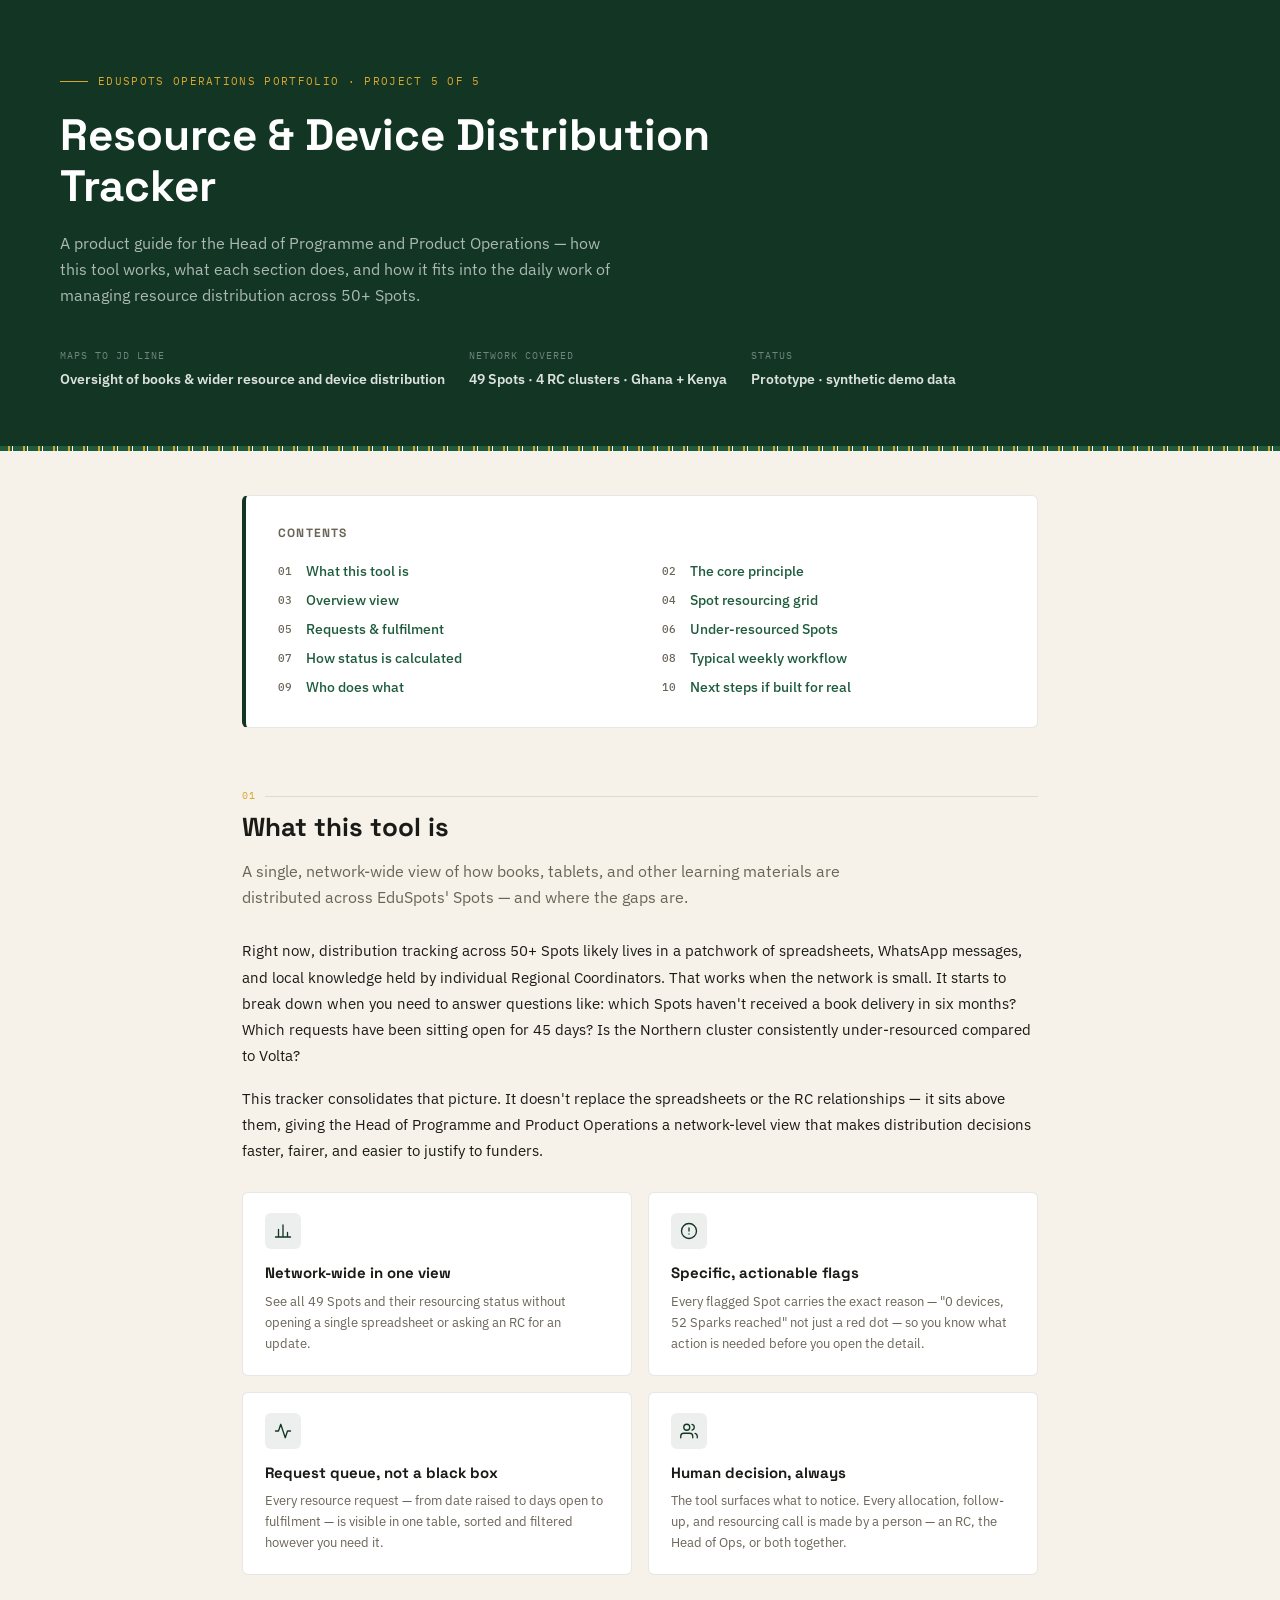
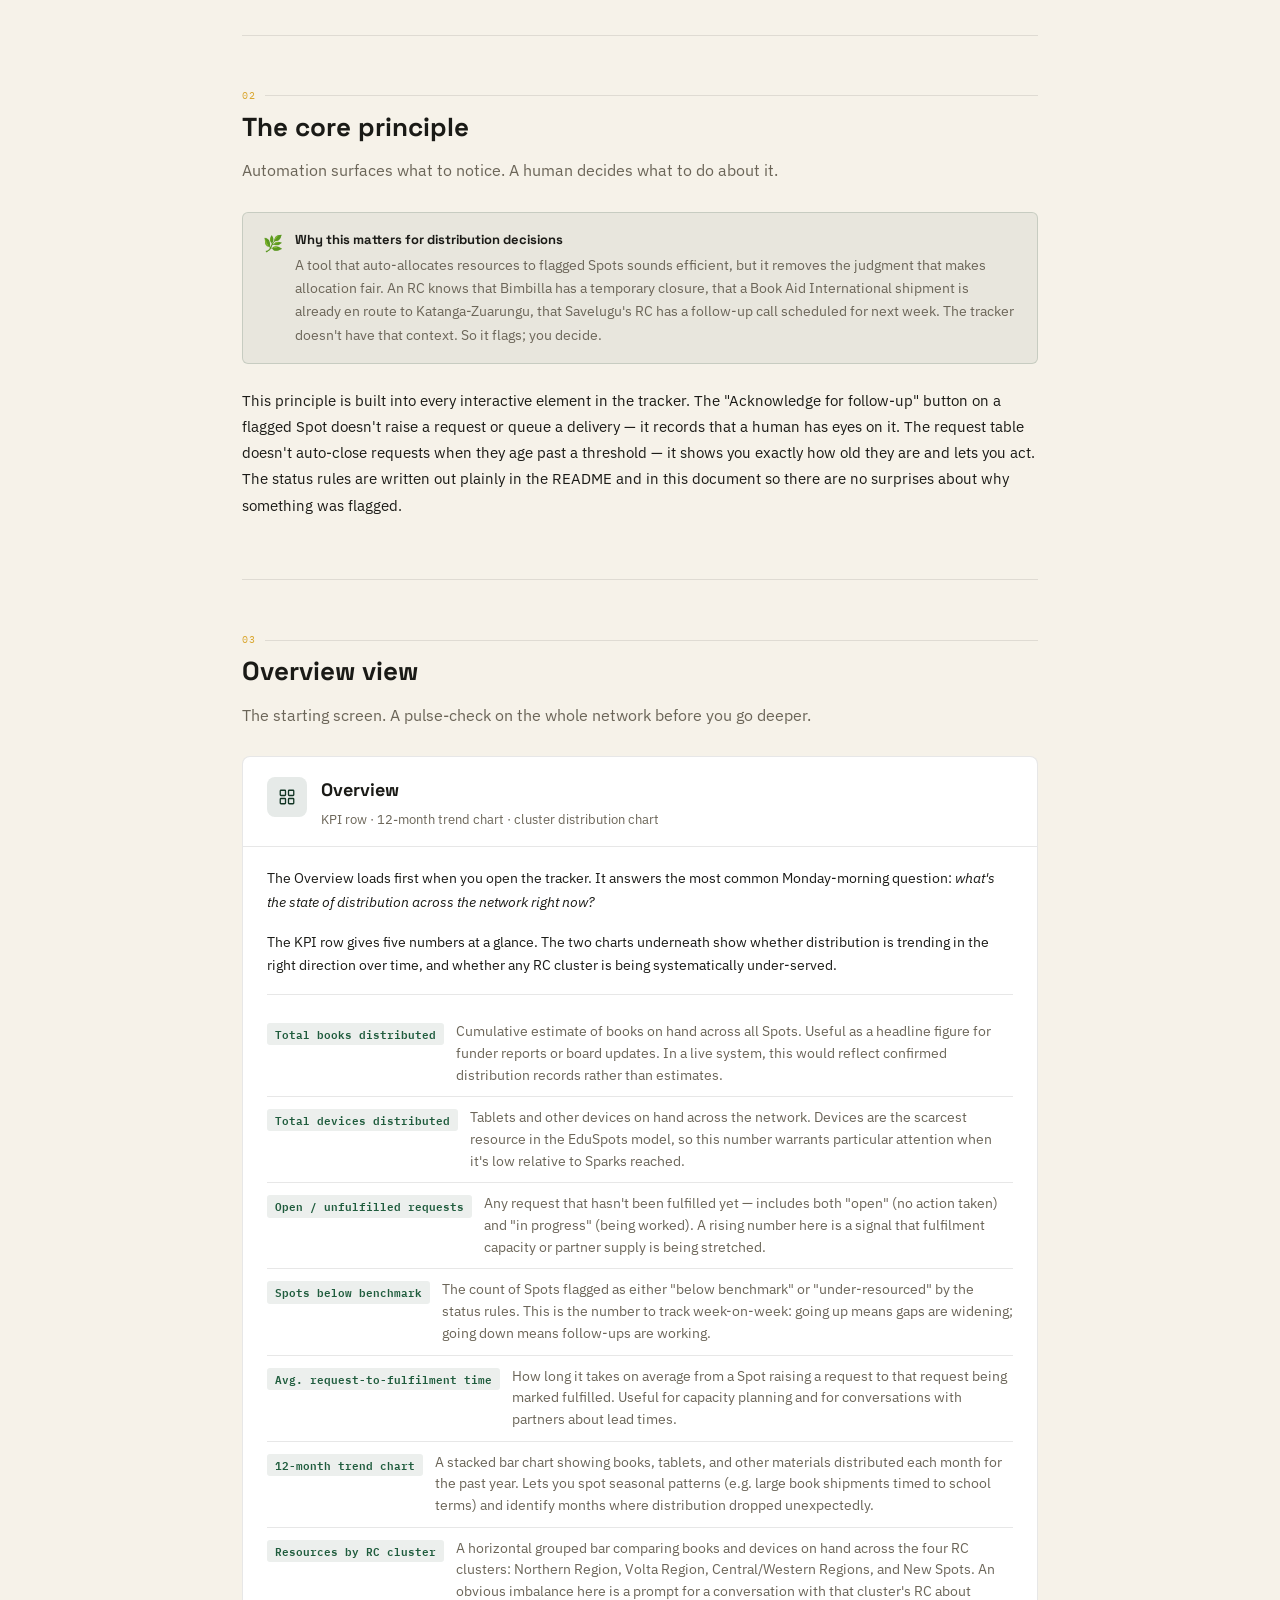
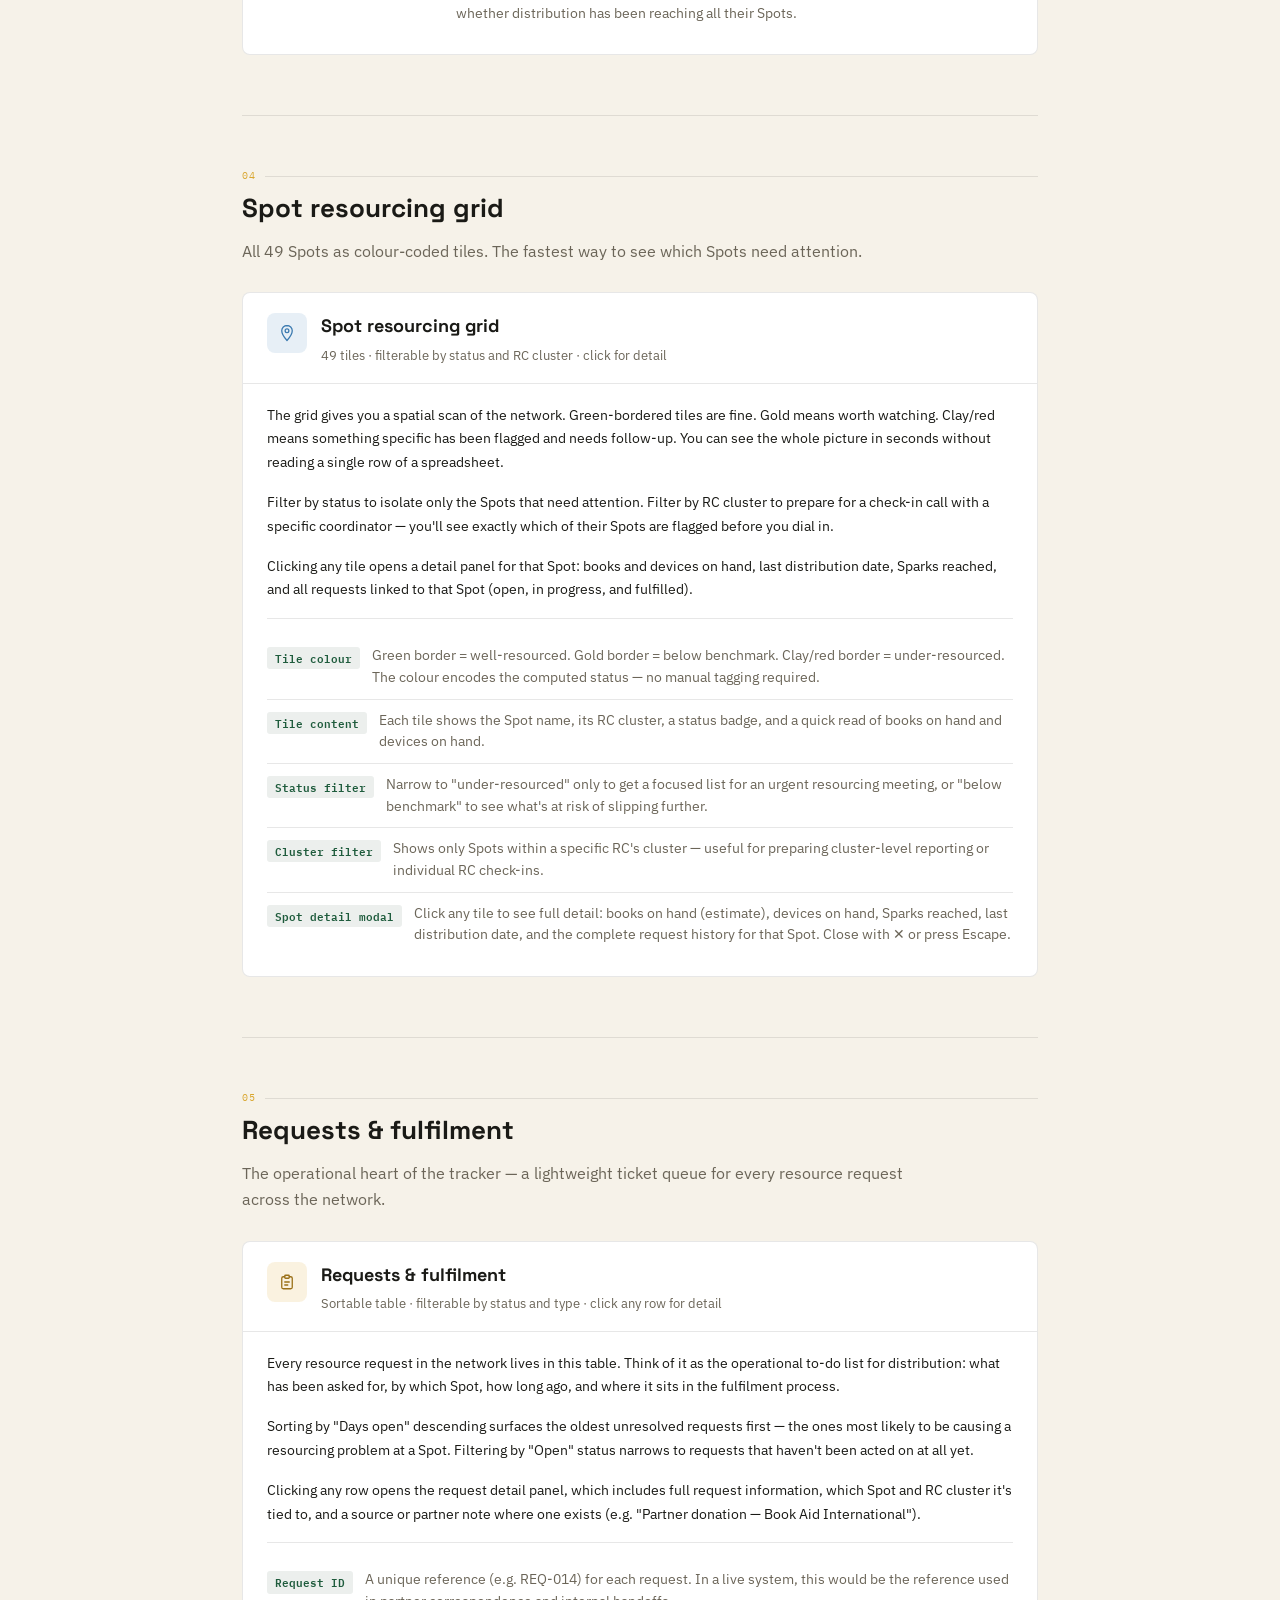
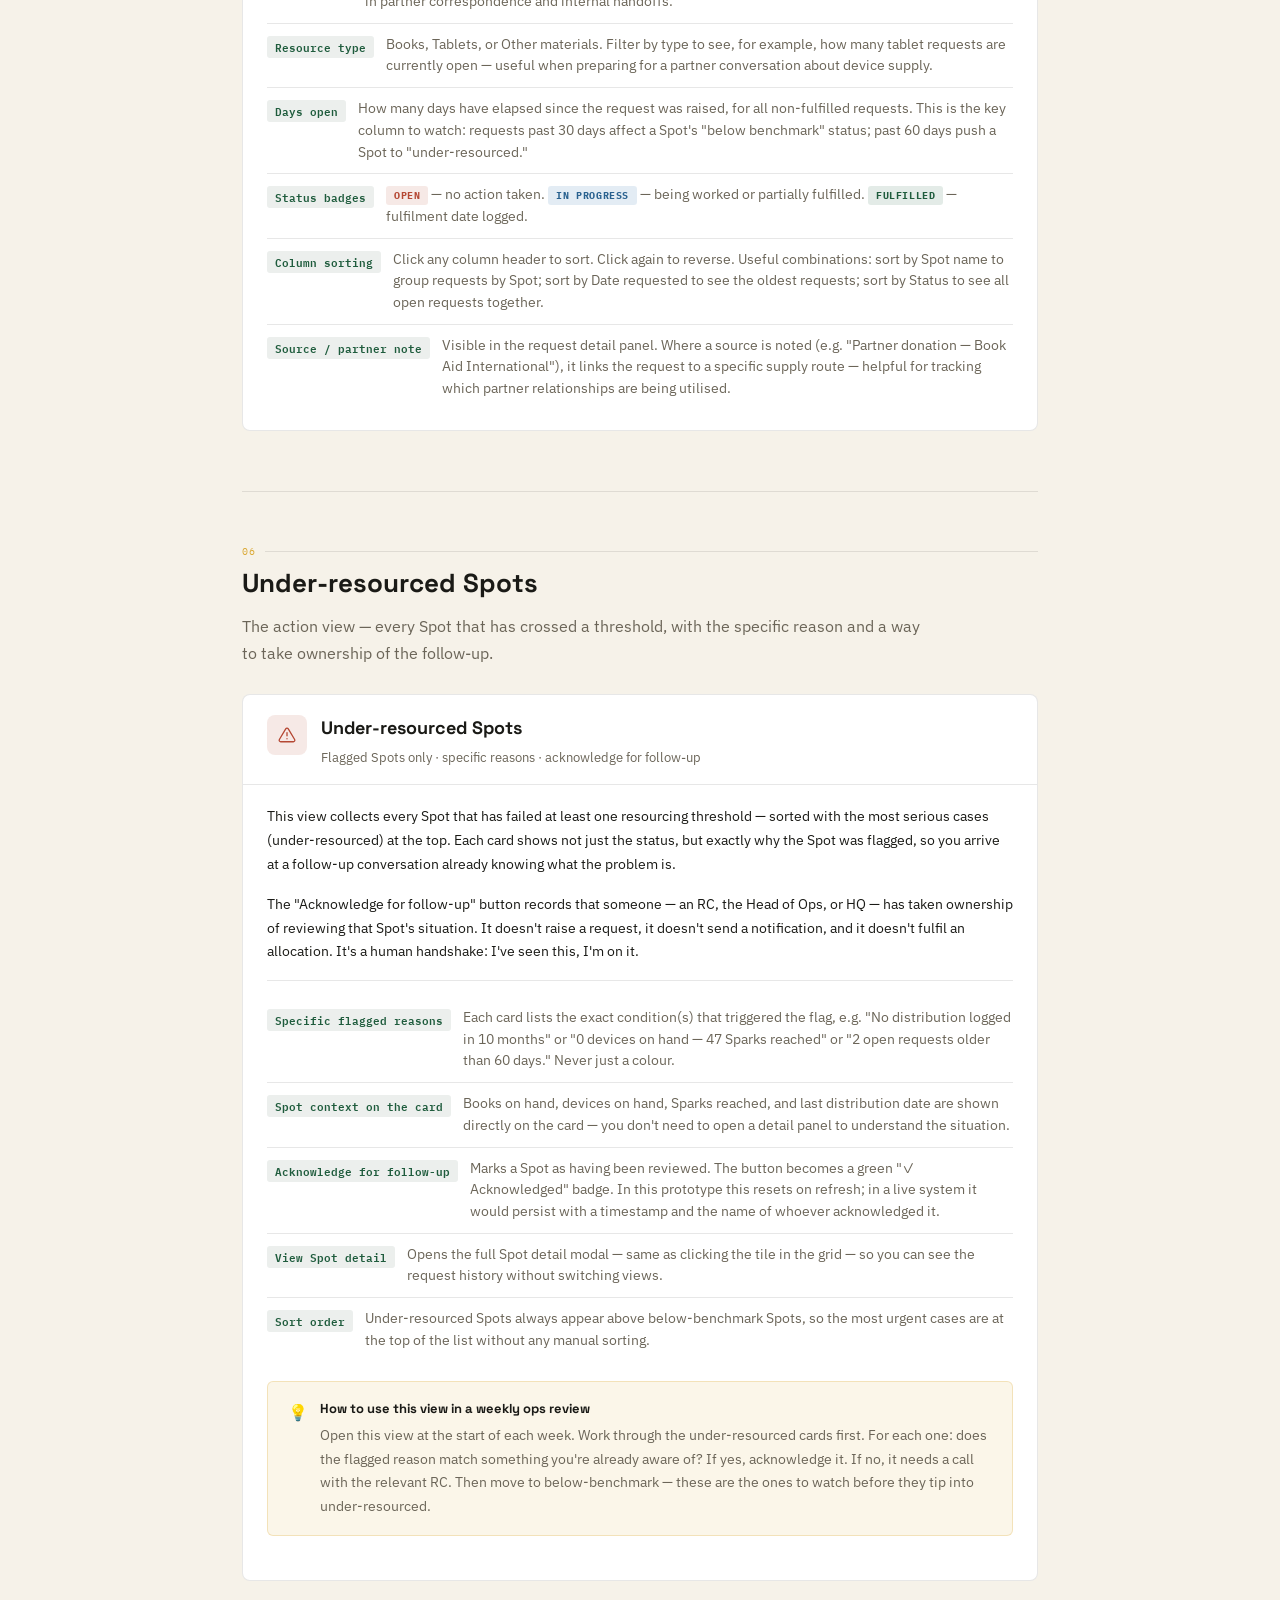
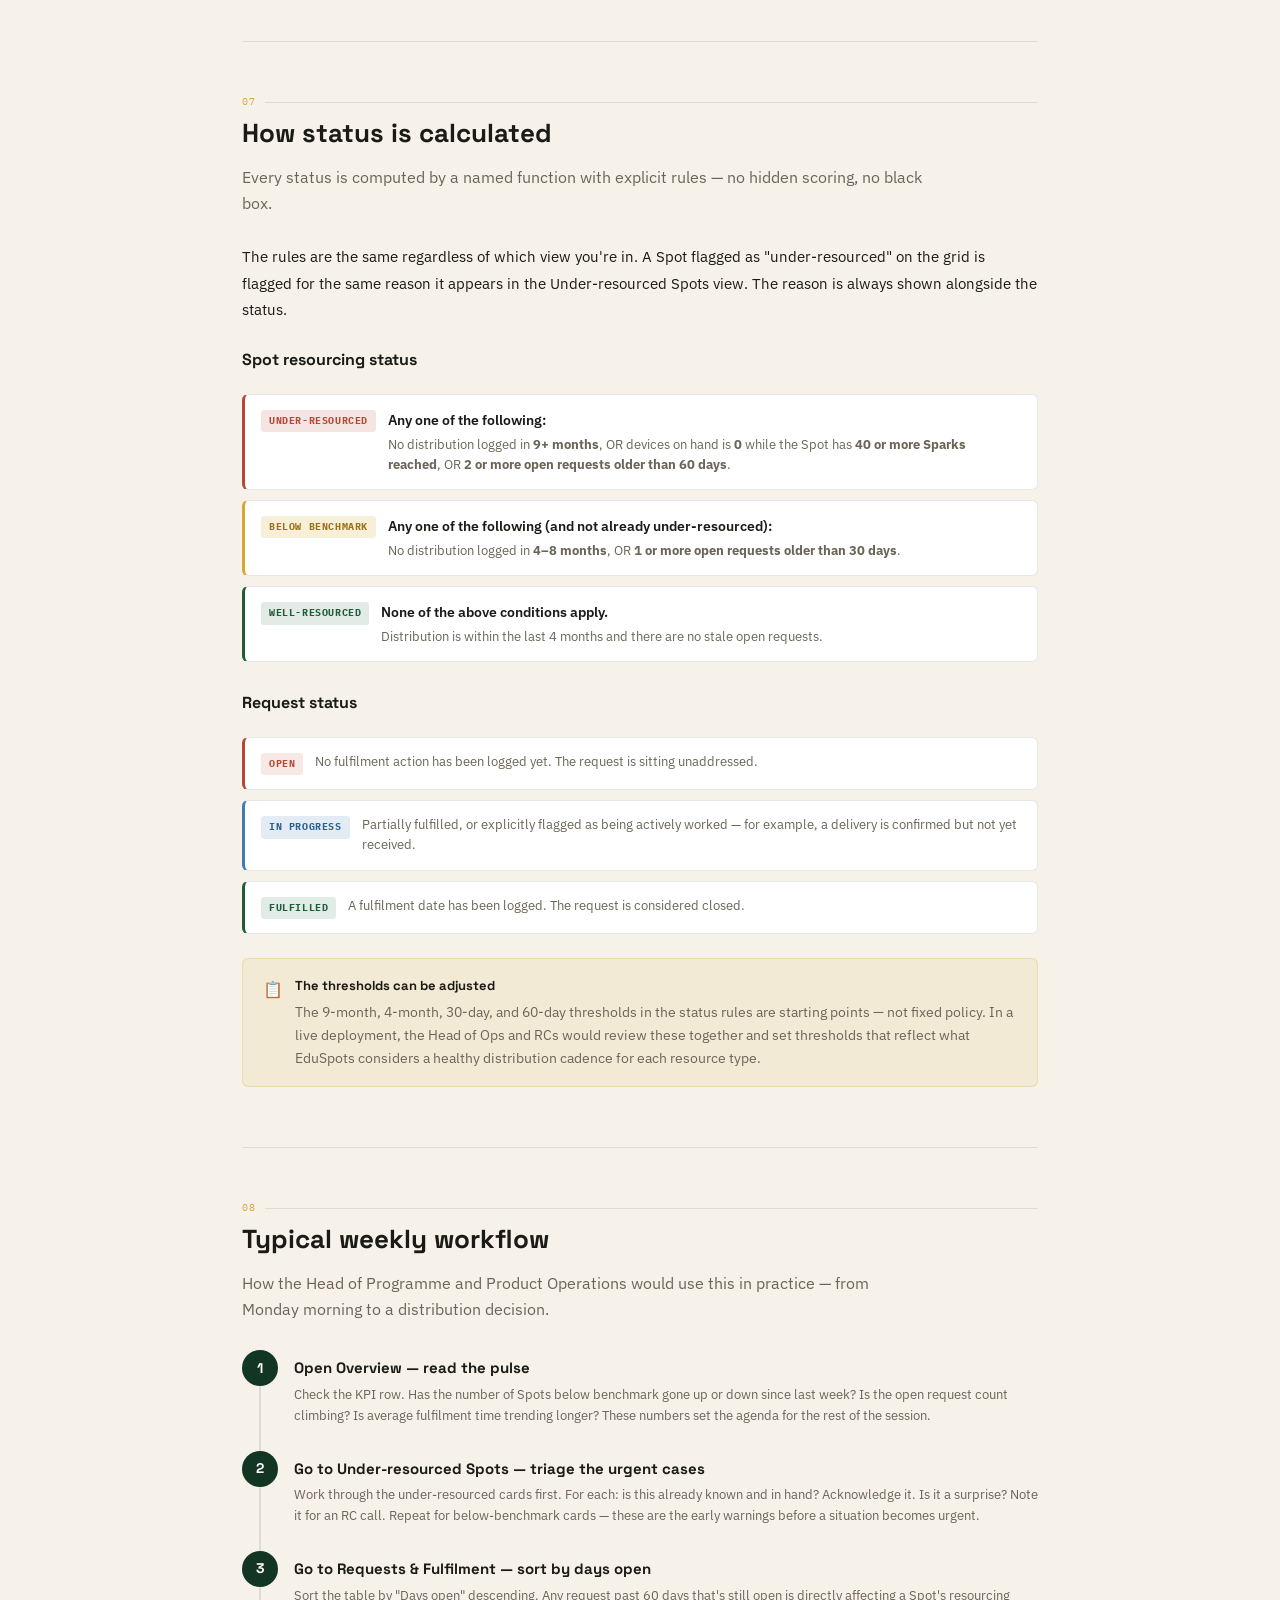
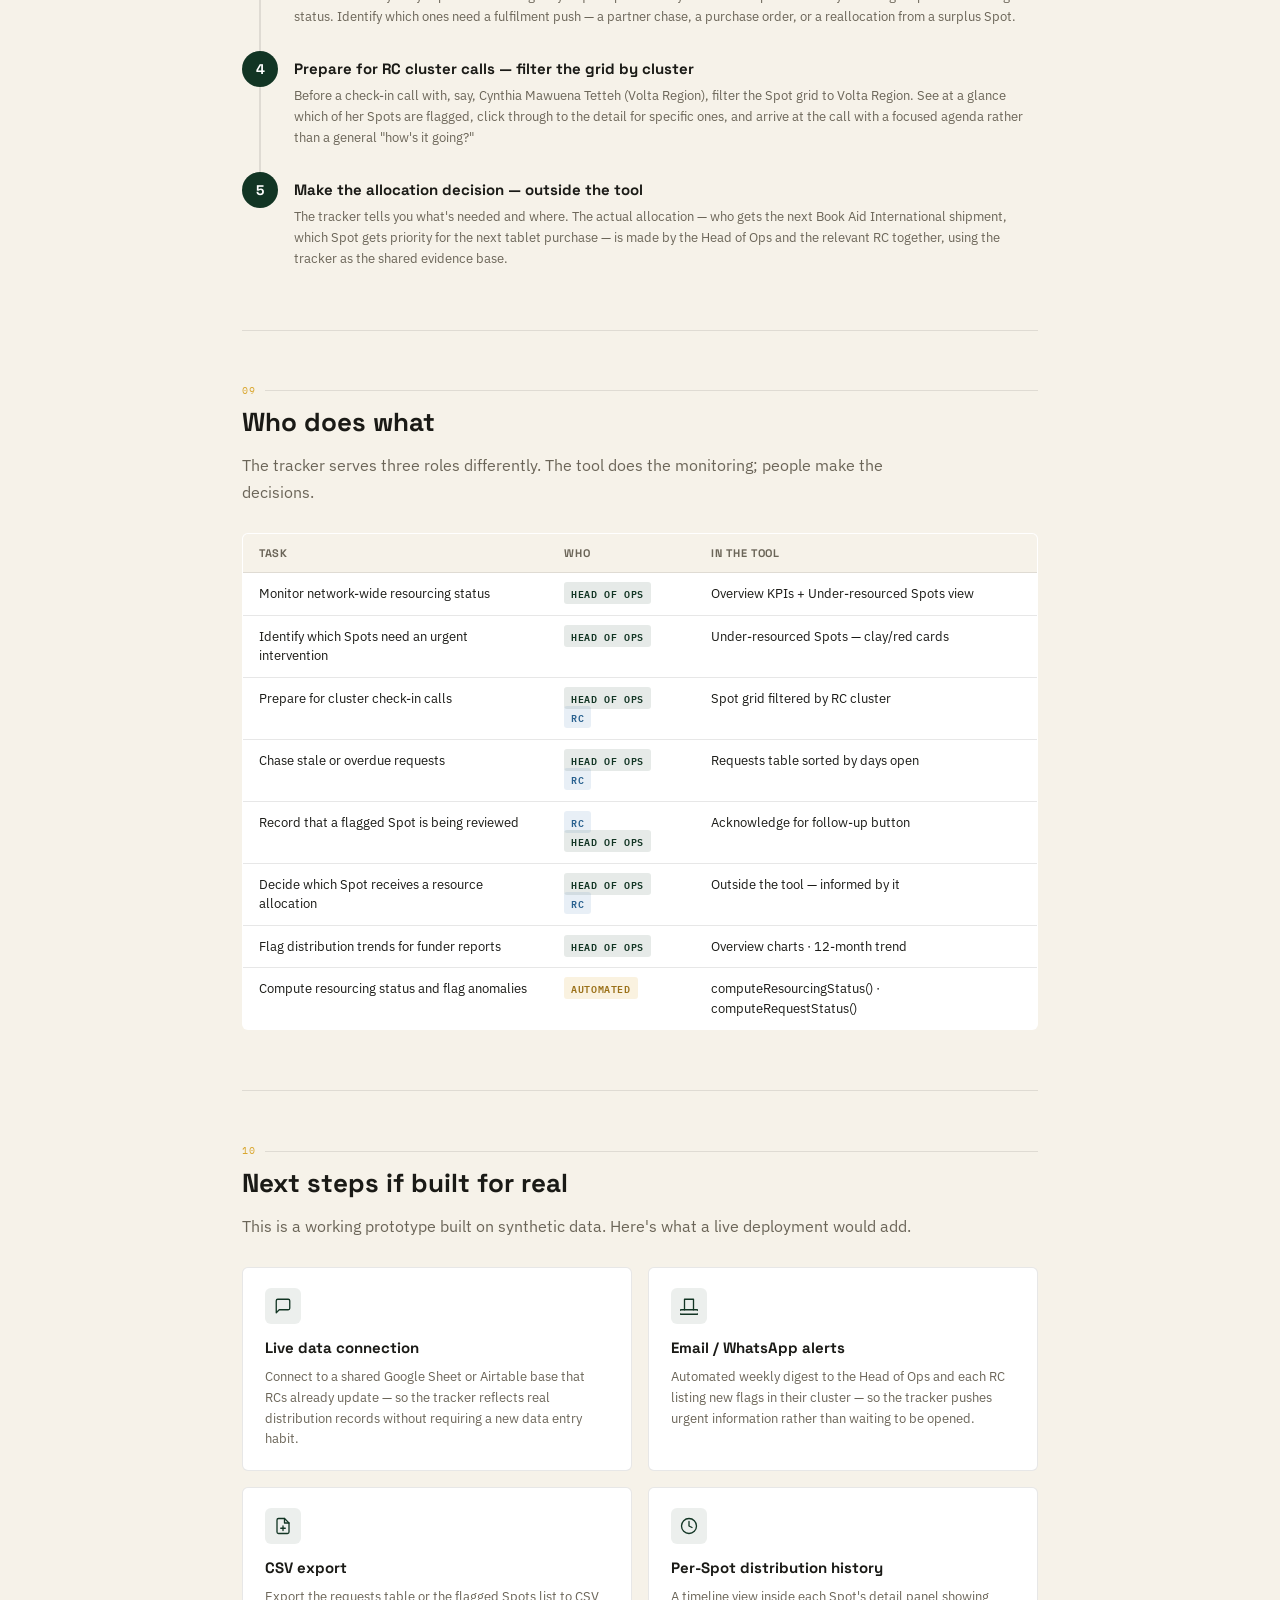
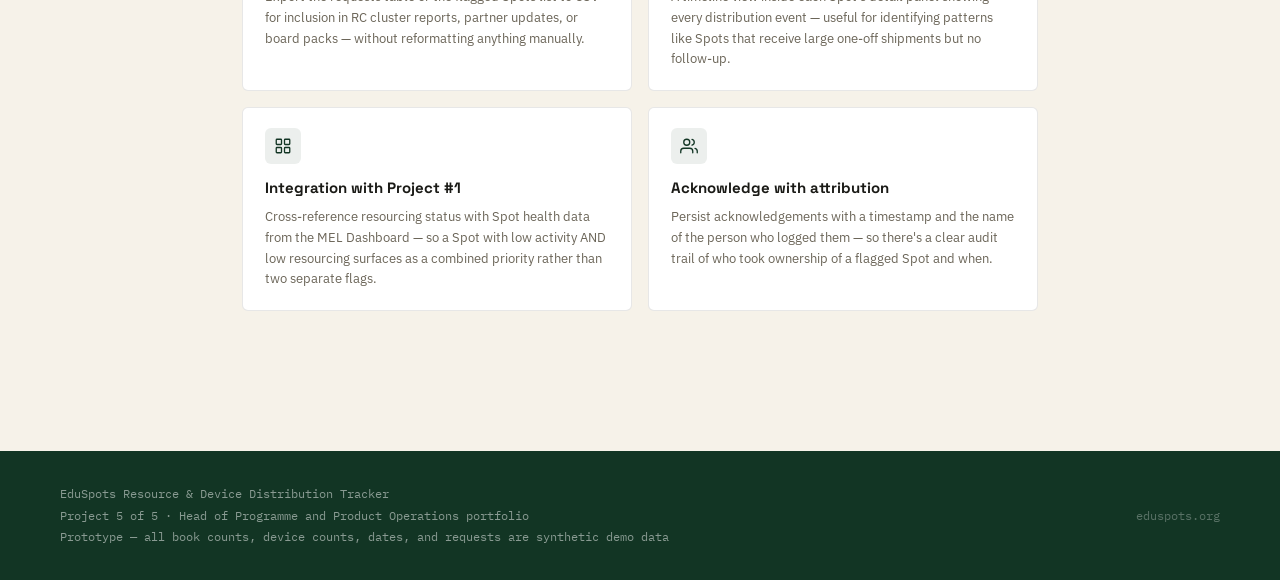
==== resource-tracker-guide.html @ ac33d696 "Include resource tracker guide" ====
<!DOCTYPE html>
<html lang="en">
<head>
<meta charset="UTF-8" />
<meta name="viewport" content="width=device-width, initial-scale=1.0" />
<title>Resource & Device Distribution Tracker — Product Guide</title>
<link rel="preconnect" href="https://fonts.googleapis.com" />
<link rel="preconnect" href="https://fonts.gstatic.com" crossorigin />
<link href="https://fonts.googleapis.com/css2?family=IBM+Plex+Mono:wght@400;600&family=IBM+Plex+Sans:ital,wght@0,400;0,500;0,600;1,400&family=Space+Grotesk:wght@500;600;700&display=swap" rel="stylesheet" />
<style>

/* ── Reset ──────────────────────────────────────────────────── */
*, *::before, *::after { box-sizing: border-box; margin: 0; padding: 0; }
html { font-size: 16px; scroll-behavior: smooth; }

body {
  font-family: "IBM Plex Sans", ui-sans-serif, system-ui, sans-serif;
  background: #F6F2E9;
  color: #1A1A16;
  line-height: 1.65;
  -webkit-font-smoothing: antialiased;
}

/* ── Tokens ─────────────────────────────────────────────────── */
:root {
  --forest:       #123524;
  --forest-light: #1F5C3D;
  --gold:         #D9A62E;
  --gold-soft:    #F0D89B;
  --sky:          #3E7CB1;
  --clay:         #B54834;
  --paper:        #F6F2E9;
  --panel:        #FFFFFF;
  --ink:          #1A1A16;
  --muted:        #6B6558;
  --line:         rgba(26,26,22,0.10);
}

/* ── Cover ──────────────────────────────────────────────────── */
.cover {
  background: var(--forest);
  color: #fff;
  padding: 72px 60px 60px;
  position: relative;
  overflow: hidden;
}

.cover::after {
  content: "";
  position: absolute;
  bottom: 0; left: 0; right: 0;
  height: 5px;
  background: repeating-linear-gradient(
    90deg,
    var(--forest-light) 0px, var(--forest-light) 8px,
    var(--gold)         8px, var(--gold)         10px,
    var(--forest-light) 10px, var(--forest-light) 12px,
    #fff                12px, #fff                13px,
    var(--forest-light) 13px, var(--forest-light) 15px
  );
}

.cover-eyebrow {
  font-family: "IBM Plex Mono", monospace;
  font-size: 11px;
  letter-spacing: 0.12em;
  text-transform: uppercase;
  color: var(--gold);
  margin-bottom: 20px;
  display: flex;
  align-items: center;
  gap: 10px;
}

.cover-eyebrow::before {
  content: "";
  display: inline-block;
  width: 28px;
  height: 1px;
  background: var(--gold);
}

.cover-title {
  font-family: "Space Grotesk", ui-sans-serif, sans-serif;
  font-size: clamp(28px, 4vw, 44px);
  font-weight: 700;
  line-height: 1.15;
  color: #fff;
  max-width: 700px;
  margin-bottom: 20px;
}

.cover-subtitle {
  font-size: 16px;
  color: rgba(255,255,255,0.65);
  max-width: 560px;
  line-height: 1.6;
  margin-bottom: 40px;
}

.cover-meta {
  display: flex;
  flex-wrap: wrap;
  gap: 24px;
}

.cover-meta-item {
  display: flex;
  flex-direction: column;
  gap: 3px;
}

.cover-meta-label {
  font-family: "IBM Plex Mono", monospace;
  font-size: 10px;
  letter-spacing: 0.1em;
  text-transform: uppercase;
  color: rgba(255,255,255,0.40);
}

.cover-meta-value {
  font-size: 14px;
  font-weight: 600;
  color: rgba(255,255,255,0.85);
}

/* ── Layout ─────────────────────────────────────────────────── */
.page {
  max-width: 860px;
  margin: 0 auto;
  padding: 0 32px 80px;
}

/* ── TOC ────────────────────────────────────────────────────── */
.toc {
  background: var(--panel);
  border: 1px solid var(--line);
  border-left: 4px solid var(--forest);
  border-radius: 6px;
  padding: 28px 32px;
  margin: 44px 0 60px;
}

.toc-title {
  font-family: "Space Grotesk", sans-serif;
  font-size: 12px;
  font-weight: 700;
  letter-spacing: 0.1em;
  text-transform: uppercase;
  color: var(--muted);
  margin-bottom: 16px;
}

.toc-list {
  list-style: none;
  display: grid;
  grid-template-columns: 1fr 1fr;
  gap: 6px 40px;
}

.toc-list a {
  font-size: 14px;
  color: var(--forest-light);
  text-decoration: none;
  font-weight: 500;
  display: flex;
  align-items: center;
  gap: 8px;
}

.toc-list a:hover { text-decoration: underline; }

.toc-num {
  font-family: "IBM Plex Mono", monospace;
  font-size: 11px;
  color: var(--muted);
  width: 20px;
  flex-shrink: 0;
}

/* ── Section headings ───────────────────────────────────────── */
.section {
  margin-bottom: 60px;
}

.section-eyebrow {
  font-family: "IBM Plex Mono", monospace;
  font-size: 10px;
  letter-spacing: 0.14em;
  text-transform: uppercase;
  color: var(--gold);
  margin-bottom: 8px;
  display: flex;
  align-items: center;
  gap: 8px;
}

.section-eyebrow::after {
  content: "";
  flex: 1;
  height: 1px;
  background: var(--line);
}

.section-title {
  font-family: "Space Grotesk", sans-serif;
  font-size: 26px;
  font-weight: 700;
  color: var(--ink);
  line-height: 1.2;
  margin-bottom: 14px;
}

.section-lead {
  font-size: 16px;
  color: var(--muted);
  max-width: 680px;
  margin-bottom: 28px;
  line-height: 1.65;
}

/* ── Feature cards ──────────────────────────────────────────── */
.feature-grid {
  display: grid;
  grid-template-columns: 1fr 1fr;
  gap: 16px;
  margin-bottom: 28px;
}

.feature-card {
  background: var(--panel);
  border: 1px solid var(--line);
  border-radius: 6px;
  padding: 20px 22px;
}

.feature-card-icon {
  width: 36px;
  height: 36px;
  background: rgba(18,53,36,0.08);
  border-radius: 6px;
  display: flex;
  align-items: center;
  justify-content: center;
  margin-bottom: 12px;
  color: var(--forest);
}

.feature-card-title {
  font-family: "Space Grotesk", sans-serif;
  font-size: 15px;
  font-weight: 700;
  color: var(--ink);
  margin-bottom: 6px;
}

.feature-card-body {
  font-size: 13px;
  color: var(--muted);
  line-height: 1.6;
}

/* ── View breakdowns ────────────────────────────────────────── */
.view-block {
  background: var(--panel);
  border: 1px solid var(--line);
  border-radius: 8px;
  overflow: hidden;
  margin-bottom: 24px;
}

.view-block-header {
  padding: 18px 24px 16px;
  border-bottom: 1px solid var(--line);
  display: flex;
  align-items: flex-start;
  gap: 14px;
}

.view-block-icon {
  width: 40px;
  height: 40px;
  border-radius: 8px;
  display: flex;
  align-items: center;
  justify-content: center;
  flex-shrink: 0;
  margin-top: 2px;
}

.icon-forest { background: rgba(18,53,36,0.10); color: var(--forest); }
.icon-sky    { background: rgba(62,124,177,0.12); color: var(--sky); }
.icon-gold   { background: rgba(217,166,46,0.15); color: #9B7119; }
.icon-clay   { background: rgba(181,72,52,0.12); color: var(--clay); }

.view-block-name {
  font-family: "Space Grotesk", sans-serif;
  font-size: 18px;
  font-weight: 700;
  color: var(--ink);
  margin-bottom: 4px;
}

.view-block-tagline {
  font-size: 13px;
  color: var(--muted);
}

.view-block-body {
  padding: 20px 24px;
}

.view-block-body p {
  font-size: 14px;
  color: var(--ink);
  line-height: 1.7;
  margin-bottom: 16px;
}

.view-block-body p:last-of-type { margin-bottom: 0; }

/* ── Element list ───────────────────────────────────────────── */
.element-list {
  list-style: none;
  margin-top: 16px;
  border-top: 1px solid var(--line);
  padding-top: 16px;
}

.element-item {
  display: flex;
  gap: 12px;
  padding: 10px 0;
  border-bottom: 1px solid var(--line);
  font-size: 14px;
}

.element-item:last-child { border-bottom: none; }

.element-label {
  font-family: "IBM Plex Mono", monospace;
  font-size: 11px;
  font-weight: 600;
  color: var(--forest-light);
  background: rgba(18,53,36,0.08);
  padding: 2px 8px;
  border-radius: 3px;
  white-space: nowrap;
  align-self: flex-start;
  margin-top: 2px;
  flex-shrink: 0;
}

.element-desc {
  color: var(--muted);
  line-height: 1.55;
}

/* ── Status pills ───────────────────────────────────────────── */
.status-row {
  display: flex;
  flex-direction: column;
  gap: 10px;
  margin: 20px 0;
}

.status-item {
  display: flex;
  align-items: flex-start;
  gap: 12px;
  padding: 14px 16px;
  background: var(--panel);
  border: 1px solid var(--line);
  border-radius: 6px;
  border-left-width: 3px;
}

.status-item.status-well  { border-left-color: var(--forest-light); }
.status-item.status-below { border-left-color: var(--gold); }
.status-item.status-under { border-left-color: var(--clay); }

.status-pill {
  font-family: "IBM Plex Mono", monospace;
  font-size: 10px;
  font-weight: 700;
  letter-spacing: 0.06em;
  text-transform: uppercase;
  padding: 3px 8px;
  border-radius: 3px;
  white-space: nowrap;
  flex-shrink: 0;
  margin-top: 1px;
}

.pill-well  { background: rgba(31,92,61,0.12);  color: var(--forest-light); }
.pill-below { background: rgba(217,166,46,0.18); color: #9B7119; }
.pill-under { background: rgba(181,72,52,0.14);  color: var(--clay); }
.pill-open        { background: rgba(181,72,52,0.12);  color: var(--clay); }
.pill-inprogress  { background: rgba(62,124,177,0.14); color: #29618F; }
.pill-fulfilled   { background: rgba(31,92,61,0.12);   color: var(--forest-light); }

.status-content {}

.status-name {
  font-size: 14px;
  font-weight: 600;
  color: var(--ink);
  margin-bottom: 3px;
}

.status-conditions {
  font-size: 13px;
  color: var(--muted);
  line-height: 1.55;
}

/* ── Callout boxes ──────────────────────────────────────────── */
.callout {
  border-radius: 6px;
  padding: 16px 20px;
  margin: 24px 0;
  font-size: 14px;
  line-height: 1.65;
  display: flex;
  gap: 12px;
  align-items: flex-start;
}

.callout-principle {
  background: rgba(18,53,36,0.06);
  border: 1px solid rgba(18,53,36,0.15);
}

.callout-note {
  background: rgba(217,166,46,0.10);
  border: 1px solid rgba(217,166,46,0.25);
}

.callout-icon {
  font-size: 16px;
  flex-shrink: 0;
  margin-top: 1px;
}

.callout strong {
  display: block;
  font-weight: 700;
  color: var(--ink);
  margin-bottom: 4px;
  font-family: "Space Grotesk", sans-serif;
  font-size: 13px;
}

.callout p { color: var(--muted); margin: 0; }

/* ── Workflow diagram ───────────────────────────────────────── */
.workflow {
  display: flex;
  flex-direction: column;
  gap: 0;
  margin: 20px 0;
  position: relative;
}

.workflow-step {
  display: flex;
  gap: 16px;
  align-items: flex-start;
  padding-bottom: 24px;
  position: relative;
}

.workflow-step:last-child { padding-bottom: 0; }

.workflow-step::before {
  content: "";
  position: absolute;
  left: 17px;
  top: 36px;
  bottom: 0;
  width: 2px;
  background: var(--line);
}

.workflow-step:last-child::before { display: none; }

.workflow-num {
  width: 36px;
  height: 36px;
  border-radius: 50%;
  background: var(--forest);
  color: #fff;
  font-family: "Space Grotesk", sans-serif;
  font-size: 14px;
  font-weight: 700;
  display: flex;
  align-items: center;
  justify-content: center;
  flex-shrink: 0;
  position: relative;
  z-index: 1;
}

.workflow-content {
  padding-top: 6px;
}

.workflow-title {
  font-family: "Space Grotesk", sans-serif;
  font-size: 15px;
  font-weight: 700;
  color: var(--ink);
  margin-bottom: 4px;
}

.workflow-body {
  font-size: 13px;
  color: var(--muted);
  line-height: 1.6;
}

/* ── Who does what table ────────────────────────────────────── */
.role-table {
  width: 100%;
  border-collapse: collapse;
  font-size: 13px;
  background: var(--panel);
  border: 1px solid var(--line);
  border-radius: 6px;
  overflow: hidden;
  margin: 20px 0;
}

.role-table th {
  background: var(--paper);
  padding: 10px 16px;
  text-align: left;
  font-family: "Space Grotesk", sans-serif;
  font-size: 11px;
  font-weight: 700;
  text-transform: uppercase;
  letter-spacing: 0.06em;
  color: var(--muted);
  border-bottom: 1px solid var(--line);
}

.role-table td {
  padding: 11px 16px;
  border-bottom: 1px solid var(--line);
  color: var(--ink);
  vertical-align: top;
  line-height: 1.5;
}

.role-table tr:last-child td { border-bottom: none; }

.role-tag {
  font-family: "IBM Plex Mono", monospace;
  font-size: 10px;
  font-weight: 600;
  text-transform: uppercase;
  letter-spacing: 0.06em;
  padding: 2px 7px;
  border-radius: 3px;
  white-space: nowrap;
}

.tag-head { background: rgba(18,53,36,0.10); color: var(--forest); }
.tag-rc   { background: rgba(62,124,177,0.12); color: #29618F; }
.tag-auto { background: rgba(217,166,46,0.15); color: #9B7119; }

/* ── Divider ────────────────────────────────────────────────── */
.divider {
  height: 1px;
  background: var(--line);
  margin: 52px 0;
}

/* ── Footer ─────────────────────────────────────────────────── */
.footer {
  background: var(--forest);
  color: rgba(255,255,255,0.5);
  padding: 32px 60px;
  font-size: 12px;
  font-family: "IBM Plex Mono", monospace;
  display: flex;
  justify-content: space-between;
  align-items: center;
  flex-wrap: wrap;
  gap: 12px;
}

.footer-left { line-height: 1.8; }
.footer-right { color: rgba(255,255,255,0.3); }

/* ── Print ──────────────────────────────────────────────────── */
@media print {
  body { background: #fff; }
  .cover { -webkit-print-color-adjust: exact; print-color-adjust: exact; }
  .footer { -webkit-print-color-adjust: exact; print-color-adjust: exact; }
  .page { padding: 0 20px 40px; }
  .view-block, .feature-card, .status-item, .callout { break-inside: avoid; }
  .section { break-inside: avoid; }
}

/* ── Responsive ─────────────────────────────────────────────── */
@media (max-width: 680px) {
  .cover { padding: 48px 24px 44px; }
  .page { padding: 0 20px 60px; }
  .feature-grid { grid-template-columns: 1fr; }
  .toc-list { grid-template-columns: 1fr; }
  .footer { padding: 24px; flex-direction: column; align-items: flex-start; }
}

</style>
</head>
<body>

<!-- ================================================================
     COVER
================================================================ -->
<div class="cover">
  <div class="cover-eyebrow">EduSpots Operations Portfolio · Project 5 of 5</div>
  <h1 class="cover-title">Resource &amp; Device Distribution Tracker</h1>
  <p class="cover-subtitle">
    A product guide for the Head of Programme and Product Operations —
    how this tool works, what each section does, and how it fits into
    the daily work of managing resource distribution across 50+ Spots.
  </p>
  <div class="cover-meta">
    <div class="cover-meta-item">
      <span class="cover-meta-label">Maps to JD line</span>
      <span class="cover-meta-value">Oversight of books &amp; wider resource and device distribution</span>
    </div>
    <div class="cover-meta-item">
      <span class="cover-meta-label">Network covered</span>
      <span class="cover-meta-value">49 Spots · 4 RC clusters · Ghana + Kenya</span>
    </div>
    <div class="cover-meta-item">
      <span class="cover-meta-label">Status</span>
      <span class="cover-meta-value">Prototype · synthetic demo data</span>
    </div>
  </div>
</div>

<div class="page">

<!-- ================================================================
     TABLE OF CONTENTS
================================================================ -->
<nav class="toc" aria-label="Table of contents">
  <p class="toc-title">Contents</p>
  <ul class="toc-list">
    <li><a href="#what-it-is"><span class="toc-num">01</span> What this tool is</a></li>
    <li><a href="#the-principle"><span class="toc-num">02</span> The core principle</a></li>
    <li><a href="#overview-view"><span class="toc-num">03</span> Overview view</a></li>
    <li><a href="#grid-view"><span class="toc-num">04</span> Spot resourcing grid</a></li>
    <li><a href="#requests-view"><span class="toc-num">05</span> Requests &amp; fulfilment</a></li>
    <li><a href="#flagged-view"><span class="toc-num">06</span> Under-resourced Spots</a></li>
    <li><a href="#status-rules"><span class="toc-num">07</span> How status is calculated</a></li>
    <li><a href="#workflow"><span class="toc-num">08</span> Typical weekly workflow</a></li>
    <li><a href="#who-does-what"><span class="toc-num">09</span> Who does what</a></li>
    <li><a href="#roadmap"><span class="toc-num">10</span> Next steps if built for real</a></li>
  </ul>
</nav>


<!-- ================================================================
     01 — WHAT IT IS
================================================================ -->
<section class="section" id="what-it-is">
  <p class="section-eyebrow">01</p>
  <h2 class="section-title">What this tool is</h2>
  <p class="section-lead">
    A single, network-wide view of how books, tablets, and other learning materials
    are distributed across EduSpots' Spots — and where the gaps are.
  </p>

  <p style="font-size:15px; color:#1A1A16; line-height:1.75; margin-bottom:16px;">
    Right now, distribution tracking across 50+ Spots likely lives in a patchwork of
    spreadsheets, WhatsApp messages, and local knowledge held by individual Regional
    Coordinators. That works when the network is small. It starts to break down when
    you need to answer questions like: which Spots haven't received a book delivery
    in six months? Which requests have been sitting open for 45 days? Is the Northern
    cluster consistently under-resourced compared to Volta?
  </p>

  <p style="font-size:15px; color:#1A1A16; line-height:1.75; margin-bottom:28px;">
    This tracker consolidates that picture. It doesn't replace the spreadsheets or
    the RC relationships — it sits above them, giving the Head of Programme and
    Product Operations a network-level view that makes distribution decisions
    faster, fairer, and easier to justify to funders.
  </p>

  <div class="feature-grid">
    <div class="feature-card">
      <div class="feature-card-icon">
        <svg width="18" height="18" viewBox="0 0 24 24" fill="none" stroke="currentColor" stroke-width="1.75" stroke-linecap="round" stroke-linejoin="round"><path d="M2 20h20M6 20V10M12 20V4M18 20v-6"/></svg>
      </div>
      <div class="feature-card-title">Network-wide in one view</div>
      <div class="feature-card-body">See all 49 Spots and their resourcing status without opening a single spreadsheet or asking an RC for an update.</div>
    </div>
    <div class="feature-card">
      <div class="feature-card-icon">
        <svg width="18" height="18" viewBox="0 0 24 24" fill="none" stroke="currentColor" stroke-width="1.75" stroke-linecap="round" stroke-linejoin="round"><circle cx="12" cy="12" r="10"/><line x1="12" y1="8" x2="12" y2="12"/><line x1="12" y1="16" x2="12.01" y2="16"/></svg>
      </div>
      <div class="feature-card-title">Specific, actionable flags</div>
      <div class="feature-card-body">Every flagged Spot carries the exact reason — "0 devices, 52 Sparks reached" not just a red dot — so you know what action is needed before you open the detail.</div>
    </div>
    <div class="feature-card">
      <div class="feature-card-icon">
        <svg width="18" height="18" viewBox="0 0 24 24" fill="none" stroke="currentColor" stroke-width="1.75" stroke-linecap="round" stroke-linejoin="round"><polyline points="22 12 18 12 15 21 9 3 6 12 2 12"/></svg>
      </div>
      <div class="feature-card-title">Request queue, not a black box</div>
      <div class="feature-card-body">Every resource request — from date raised to days open to fulfilment — is visible in one table, sorted and filtered however you need it.</div>
    </div>
    <div class="feature-card">
      <div class="feature-card-icon">
        <svg width="18" height="18" viewBox="0 0 24 24" fill="none" stroke="currentColor" stroke-width="1.75" stroke-linecap="round" stroke-linejoin="round"><path d="M17 21v-2a4 4 0 00-4-4H5a4 4 0 00-4 4v2"/><circle cx="9" cy="7" r="4"/><path d="M23 21v-2a4 4 0 00-3-3.87"/><path d="M16 3.13a4 4 0 010 7.75"/></svg>
      </div>
      <div class="feature-card-title">Human decision, always</div>
      <div class="feature-card-body">The tool surfaces what to notice. Every allocation, follow-up, and resourcing call is made by a person — an RC, the Head of Ops, or both together.</div>
    </div>
  </div>
</section>

<div class="divider"></div>


<!-- ================================================================
     02 — THE PRINCIPLE
================================================================ -->
<section class="section" id="the-principle">
  <p class="section-eyebrow">02</p>
  <h2 class="section-title">The core principle</h2>
  <p class="section-lead">Automation surfaces what to notice. A human decides what to do about it.</p>

  <div class="callout callout-principle">
    <span class="callout-icon">🌿</span>
    <div>
      <strong>Why this matters for distribution decisions</strong>
      <p>A tool that auto-allocates resources to flagged Spots sounds efficient, but it removes the judgment that makes allocation fair. An RC knows that Bimbilla has a temporary closure, that a Book Aid International shipment is already en route to Katanga-Zuarungu, that Savelugu's RC has a follow-up call scheduled for next week. The tracker doesn't have that context. So it flags; you decide.</p>
    </div>
  </div>

  <p style="font-size:15px; color:#1A1A16; line-height:1.75; margin-top:20px;">
    This principle is built into every interactive element in the tracker. The
    "Acknowledge for follow-up" button on a flagged Spot doesn't raise a request
    or queue a delivery — it records that a human has eyes on it. The request
    table doesn't auto-close requests when they age past a threshold — it shows
    you exactly how old they are and lets you act. The status rules are written
    out plainly in the README and in this document so there are no surprises
    about why something was flagged.
  </p>
</section>

<div class="divider"></div>


<!-- ================================================================
     03 — OVERVIEW VIEW
================================================================ -->
<section class="section" id="overview-view">
  <p class="section-eyebrow">03</p>
  <h2 class="section-title">Overview view</h2>
  <p class="section-lead">The starting screen. A pulse-check on the whole network before you go deeper.</p>

  <div class="view-block">
    <div class="view-block-header">
      <div class="view-block-icon icon-forest">
        <svg width="18" height="18" viewBox="0 0 24 24" fill="none" stroke="currentColor" stroke-width="1.75" stroke-linecap="round" stroke-linejoin="round"><rect x="3" y="3" width="7" height="7" rx="1"/><rect x="14" y="3" width="7" height="7" rx="1"/><rect x="3" y="14" width="7" height="7" rx="1"/><rect x="14" y="14" width="7" height="7" rx="1"/></svg>
      </div>
      <div>
        <div class="view-block-name">Overview</div>
        <div class="view-block-tagline">KPI row · 12-month trend chart · cluster distribution chart</div>
      </div>
    </div>
    <div class="view-block-body">
      <p>The Overview loads first when you open the tracker. It answers the most common Monday-morning question: <em>what's the state of distribution across the network right now?</em></p>
      <p>The KPI row gives five numbers at a glance. The two charts underneath show whether distribution is trending in the right direction over time, and whether any RC cluster is being systematically under-served.</p>

      <ul class="element-list">
        <li class="element-item">
          <span class="element-label">Total books distributed</span>
          <span class="element-desc">Cumulative estimate of books on hand across all Spots. Useful as a headline figure for funder reports or board updates. In a live system, this would reflect confirmed distribution records rather than estimates.</span>
        </li>
        <li class="element-item">
          <span class="element-label">Total devices distributed</span>
          <span class="element-desc">Tablets and other devices on hand across the network. Devices are the scarcest resource in the EduSpots model, so this number warrants particular attention when it's low relative to Sparks reached.</span>
        </li>
        <li class="element-item">
          <span class="element-label">Open / unfulfilled requests</span>
          <span class="element-desc">Any request that hasn't been fulfilled yet — includes both "open" (no action taken) and "in progress" (being worked). A rising number here is a signal that fulfilment capacity or partner supply is being stretched.</span>
        </li>
        <li class="element-item">
          <span class="element-label">Spots below benchmark</span>
          <span class="element-desc">The count of Spots flagged as either "below benchmark" or "under-resourced" by the status rules. This is the number to track week-on-week: going up means gaps are widening; going down means follow-ups are working.</span>
        </li>
        <li class="element-item">
          <span class="element-label">Avg. request-to-fulfilment time</span>
          <span class="element-desc">How long it takes on average from a Spot raising a request to that request being marked fulfilled. Useful for capacity planning and for conversations with partners about lead times.</span>
        </li>
        <li class="element-item">
          <span class="element-label">12-month trend chart</span>
          <span class="element-desc">A stacked bar chart showing books, tablets, and other materials distributed each month for the past year. Lets you spot seasonal patterns (e.g. large book shipments timed to school terms) and identify months where distribution dropped unexpectedly.</span>
        </li>
        <li class="element-item">
          <span class="element-label">Resources by RC cluster</span>
          <span class="element-desc">A horizontal grouped bar comparing books and devices on hand across the four RC clusters: Northern Region, Volta Region, Central/Western Regions, and New Spots. An obvious imbalance here is a prompt for a conversation with that cluster's RC about whether distribution has been reaching all their Spots.</span>
        </li>
      </ul>
    </div>
  </div>
</section>

<div class="divider"></div>


<!-- ================================================================
     04 — SPOT RESOURCING GRID
================================================================ -->
<section class="section" id="grid-view">
  <p class="section-eyebrow">04</p>
  <h2 class="section-title">Spot resourcing grid</h2>
  <p class="section-lead">All 49 Spots as colour-coded tiles. The fastest way to see which Spots need attention.</p>

  <div class="view-block">
    <div class="view-block-header">
      <div class="view-block-icon icon-sky">
        <svg width="18" height="18" viewBox="0 0 24 24" fill="none" stroke="currentColor" stroke-width="1.75" stroke-linecap="round" stroke-linejoin="round"><path d="M12 2C8.13 2 5 5.13 5 9c0 5.25 7 13 7 13s7-7.75 7-13c0-3.87-3.13-7-7-7z"/><circle cx="12" cy="9" r="2.5"/></svg>
      </div>
      <div>
        <div class="view-block-name">Spot resourcing grid</div>
        <div class="view-block-tagline">49 tiles · filterable by status and RC cluster · click for detail</div>
      </div>
    </div>
    <div class="view-block-body">
      <p>The grid gives you a spatial scan of the network. Green-bordered tiles are fine. Gold means worth watching. Clay/red means something specific has been flagged and needs follow-up. You can see the whole picture in seconds without reading a single row of a spreadsheet.</p>
      <p>Filter by status to isolate only the Spots that need attention. Filter by RC cluster to prepare for a check-in call with a specific coordinator — you'll see exactly which of their Spots are flagged before you dial in.</p>
      <p>Clicking any tile opens a detail panel for that Spot: books and devices on hand, last distribution date, Sparks reached, and all requests linked to that Spot (open, in progress, and fulfilled).</p>

      <ul class="element-list">
        <li class="element-item">
          <span class="element-label">Tile colour</span>
          <span class="element-desc">Green border = well-resourced. Gold border = below benchmark. Clay/red border = under-resourced. The colour encodes the computed status — no manual tagging required.</span>
        </li>
        <li class="element-item">
          <span class="element-label">Tile content</span>
          <span class="element-desc">Each tile shows the Spot name, its RC cluster, a status badge, and a quick read of books on hand and devices on hand.</span>
        </li>
        <li class="element-item">
          <span class="element-label">Status filter</span>
          <span class="element-desc">Narrow to "under-resourced" only to get a focused list for an urgent resourcing meeting, or "below benchmark" to see what's at risk of slipping further.</span>
        </li>
        <li class="element-item">
          <span class="element-label">Cluster filter</span>
          <span class="element-desc">Shows only Spots within a specific RC's cluster — useful for preparing cluster-level reporting or individual RC check-ins.</span>
        </li>
        <li class="element-item">
          <span class="element-label">Spot detail modal</span>
          <span class="element-desc">Click any tile to see full detail: books on hand (estimate), devices on hand, Sparks reached, last distribution date, and the complete request history for that Spot. Close with ✕ or press Escape.</span>
        </li>
      </ul>
    </div>
  </div>
</section>

<div class="divider"></div>


<!-- ================================================================
     05 — REQUESTS & FULFILMENT
================================================================ -->
<section class="section" id="requests-view">
  <p class="section-eyebrow">05</p>
  <h2 class="section-title">Requests &amp; fulfilment</h2>
  <p class="section-lead">The operational heart of the tracker — a lightweight ticket queue for every resource request across the network.</p>

  <div class="view-block">
    <div class="view-block-header">
      <div class="view-block-icon icon-gold">
        <svg width="18" height="18" viewBox="0 0 24 24" fill="none" stroke="currentColor" stroke-width="1.75" stroke-linecap="round" stroke-linejoin="round"><path d="M9 5H7a2 2 0 00-2 2v12a2 2 0 002 2h10a2 2 0 002-2V7a2 2 0 00-2-2h-2"/><rect x="9" y="3" width="6" height="4" rx="1"/><line x1="9" y1="12" x2="15" y2="12"/><line x1="9" y1="16" x2="13" y2="16"/></svg>
      </div>
      <div>
        <div class="view-block-name">Requests &amp; fulfilment</div>
        <div class="view-block-tagline">Sortable table · filterable by status and type · click any row for detail</div>
      </div>
    </div>
    <div class="view-block-body">
      <p>Every resource request in the network lives in this table. Think of it as the operational to-do list for distribution: what has been asked for, by which Spot, how long ago, and where it sits in the fulfilment process.</p>
      <p>Sorting by "Days open" descending surfaces the oldest unresolved requests first — the ones most likely to be causing a resourcing problem at a Spot. Filtering by "Open" status narrows to requests that haven't been acted on at all yet.</p>
      <p>Clicking any row opens the request detail panel, which includes full request information, which Spot and RC cluster it's tied to, and a source or partner note where one exists (e.g. "Partner donation — Book Aid International").</p>

      <ul class="element-list">
        <li class="element-item">
          <span class="element-label">Request ID</span>
          <span class="element-desc">A unique reference (e.g. REQ-014) for each request. In a live system, this would be the reference used in partner correspondence and internal handoffs.</span>
        </li>
        <li class="element-item">
          <span class="element-label">Resource type</span>
          <span class="element-desc">Books, Tablets, or Other materials. Filter by type to see, for example, how many tablet requests are currently open — useful when preparing for a partner conversation about device supply.</span>
        </li>
        <li class="element-item">
          <span class="element-label">Days open</span>
          <span class="element-desc">How many days have elapsed since the request was raised, for all non-fulfilled requests. This is the key column to watch: requests past 30 days affect a Spot's "below benchmark" status; past 60 days push a Spot to "under-resourced."</span>
        </li>
        <li class="element-item">
          <span class="element-label">Status badges</span>
          <span class="element-desc"><span class="status-pill pill-open">Open</span> — no action taken. <span class="status-pill pill-inprogress">In progress</span> — being worked or partially fulfilled. <span class="status-pill pill-fulfilled">Fulfilled</span> — fulfilment date logged.</span>
        </li>
        <li class="element-item">
          <span class="element-label">Column sorting</span>
          <span class="element-desc">Click any column header to sort. Click again to reverse. Useful combinations: sort by Spot name to group requests by Spot; sort by Date requested to see the oldest requests; sort by Status to see all open requests together.</span>
        </li>
        <li class="element-item">
          <span class="element-label">Source / partner note</span>
          <span class="element-desc">Visible in the request detail panel. Where a source is noted (e.g. "Partner donation — Book Aid International"), it links the request to a specific supply route — helpful for tracking which partner relationships are being utilised.</span>
        </li>
      </ul>
    </div>
  </div>
</section>

<div class="divider"></div>


<!-- ================================================================
     06 — UNDER-RESOURCED SPOTS
================================================================ -->
<section class="section" id="flagged-view">
  <p class="section-eyebrow">06</p>
  <h2 class="section-title">Under-resourced Spots</h2>
  <p class="section-lead">The action view — every Spot that has crossed a threshold, with the specific reason and a way to take ownership of the follow-up.</p>

  <div class="view-block">
    <div class="view-block-header">
      <div class="view-block-icon icon-clay">
        <svg width="18" height="18" viewBox="0 0 24 24" fill="none" stroke="currentColor" stroke-width="1.75" stroke-linecap="round" stroke-linejoin="round"><path d="M10.29 3.86L1.82 18a2 2 0 001.71 3h16.94a2 2 0 001.71-3L13.71 3.86a2 2 0 00-3.42 0z"/><line x1="12" y1="9" x2="12" y2="13"/><line x1="12" y1="17" x2="12.01" y2="17"/></svg>
      </div>
      <div>
        <div class="view-block-name">Under-resourced Spots</div>
        <div class="view-block-tagline">Flagged Spots only · specific reasons · acknowledge for follow-up</div>
      </div>
    </div>
    <div class="view-block-body">
      <p>This view collects every Spot that has failed at least one resourcing threshold — sorted with the most serious cases (under-resourced) at the top. Each card shows not just the status, but exactly why the Spot was flagged, so you arrive at a follow-up conversation already knowing what the problem is.</p>
      <p>The "Acknowledge for follow-up" button records that someone — an RC, the Head of Ops, or HQ — has taken ownership of reviewing that Spot's situation. It doesn't raise a request, it doesn't send a notification, and it doesn't fulfil an allocation. It's a human handshake: I've seen this, I'm on it.</p>

      <ul class="element-list">
        <li class="element-item">
          <span class="element-label">Specific flagged reasons</span>
          <span class="element-desc">Each card lists the exact condition(s) that triggered the flag, e.g. "No distribution logged in 10 months" or "0 devices on hand — 47 Sparks reached" or "2 open requests older than 60 days." Never just a colour.</span>
        </li>
        <li class="element-item">
          <span class="element-label">Spot context on the card</span>
          <span class="element-desc">Books on hand, devices on hand, Sparks reached, and last distribution date are shown directly on the card — you don't need to open a detail panel to understand the situation.</span>
        </li>
        <li class="element-item">
          <span class="element-label">Acknowledge for follow-up</span>
          <span class="element-desc">Marks a Spot as having been reviewed. The button becomes a green "✓ Acknowledged" badge. In this prototype this resets on refresh; in a live system it would persist with a timestamp and the name of whoever acknowledged it.</span>
        </li>
        <li class="element-item">
          <span class="element-label">View Spot detail</span>
          <span class="element-desc">Opens the full Spot detail modal — same as clicking the tile in the grid — so you can see the request history without switching views.</span>
        </li>
        <li class="element-item">
          <span class="element-label">Sort order</span>
          <span class="element-desc">Under-resourced Spots always appear above below-benchmark Spots, so the most urgent cases are at the top of the list without any manual sorting.</span>
        </li>
      </ul>

      <div class="callout callout-note" style="margin-top:20px;">
        <span class="callout-icon">💡</span>
        <div>
          <strong>How to use this view in a weekly ops review</strong>
          <p>Open this view at the start of each week. Work through the under-resourced cards first. For each one: does the flagged reason match something you're already aware of? If yes, acknowledge it. If no, it needs a call with the relevant RC. Then move to below-benchmark — these are the ones to watch before they tip into under-resourced.</p>
        </div>
      </div>
    </div>
  </div>
</section>

<div class="divider"></div>


<!-- ================================================================
     07 — STATUS RULES
================================================================ -->
<section class="section" id="status-rules">
  <p class="section-eyebrow">07</p>
  <h2 class="section-title">How status is calculated</h2>
  <p class="section-lead">Every status is computed by a named function with explicit rules — no hidden scoring, no black box.</p>

  <p style="font-size:15px; color:#1A1A16; line-height:1.75; margin-bottom:24px;">
    The rules are the same regardless of which view you're in. A Spot flagged as
    "under-resourced" on the grid is flagged for the same reason it appears in
    the Under-resourced Spots view. The reason is always shown alongside the status.
  </p>

  <h3 style="font-family:'Space Grotesk',sans-serif; font-size:16px; font-weight:700; color:#1A1A16; margin-bottom:14px;">Spot resourcing status</h3>
  <div class="status-row">
    <div class="status-item status-under">
      <span class="status-pill pill-under">Under-resourced</span>
      <div class="status-content">
        <div class="status-name">Any one of the following:</div>
        <div class="status-conditions">No distribution logged in <strong>9+ months</strong>, OR devices on hand is <strong>0</strong> while the Spot has <strong>40 or more Sparks reached</strong>, OR <strong>2 or more open requests older than 60 days</strong>.</div>
      </div>
    </div>
    <div class="status-item status-below">
      <span class="status-pill pill-below">Below benchmark</span>
      <div class="status-content">
        <div class="status-name">Any one of the following (and not already under-resourced):</div>
        <div class="status-conditions">No distribution logged in <strong>4–8 months</strong>, OR <strong>1 or more open requests older than 30 days</strong>.</div>
      </div>
    </div>
    <div class="status-item status-well">
      <span class="status-pill pill-well">Well-resourced</span>
      <div class="status-content">
        <div class="status-name">None of the above conditions apply.</div>
        <div class="status-conditions">Distribution is within the last 4 months and there are no stale open requests.</div>
      </div>
    </div>
  </div>

  <h3 style="font-family:'Space Grotesk',sans-serif; font-size:16px; font-weight:700; color:#1A1A16; margin:28px 0 14px;">Request status</h3>
  <div class="status-row">
    <div class="status-item status-under">
      <span class="status-pill pill-open">Open</span>
      <div class="status-content">
        <div class="status-conditions">No fulfilment action has been logged yet. The request is sitting unaddressed.</div>
      </div>
    </div>
    <div class="status-item" style="border-left: 3px solid var(--sky);">
      <span class="status-pill pill-inprogress">In progress</span>
      <div class="status-content">
        <div class="status-conditions">Partially fulfilled, or explicitly flagged as being actively worked — for example, a delivery is confirmed but not yet received.</div>
      </div>
    </div>
    <div class="status-item status-well">
      <span class="status-pill pill-fulfilled">Fulfilled</span>
      <div class="status-content">
        <div class="status-conditions">A fulfilment date has been logged. The request is considered closed.</div>
      </div>
    </div>
  </div>

  <div class="callout callout-note" style="margin-top:24px;">
    <span class="callout-icon">📋</span>
    <div>
      <strong>The thresholds can be adjusted</strong>
      <p>The 9-month, 4-month, 30-day, and 60-day thresholds in the status rules are starting points — not fixed policy. In a live deployment, the Head of Ops and RCs would review these together and set thresholds that reflect what EduSpots considers a healthy distribution cadence for each resource type.</p>
    </div>
  </div>
</section>

<div class="divider"></div>


<!-- ================================================================
     08 — TYPICAL WORKFLOW
================================================================ -->
<section class="section" id="workflow">
  <p class="section-eyebrow">08</p>
  <h2 class="section-title">Typical weekly workflow</h2>
  <p class="section-lead">How the Head of Programme and Product Operations would use this in practice — from Monday morning to a distribution decision.</p>

  <div class="workflow">
    <div class="workflow-step">
      <div class="workflow-num">1</div>
      <div class="workflow-content">
        <div class="workflow-title">Open Overview — read the pulse</div>
        <div class="workflow-body">Check the KPI row. Has the number of Spots below benchmark gone up or down since last week? Is the open request count climbing? Is average fulfilment time trending longer? These numbers set the agenda for the rest of the session.</div>
      </div>
    </div>
    <div class="workflow-step">
      <div class="workflow-num">2</div>
      <div class="workflow-content">
        <div class="workflow-title">Go to Under-resourced Spots — triage the urgent cases</div>
        <div class="workflow-body">Work through the under-resourced cards first. For each: is this already known and in hand? Acknowledge it. Is it a surprise? Note it for an RC call. Repeat for below-benchmark cards — these are the early warnings before a situation becomes urgent.</div>
      </div>
    </div>
    <div class="workflow-step">
      <div class="workflow-num">3</div>
      <div class="workflow-content">
        <div class="workflow-title">Go to Requests &amp; Fulfilment — sort by days open</div>
        <div class="workflow-body">Sort the table by "Days open" descending. Any request past 60 days that's still open is directly affecting a Spot's resourcing status. Identify which ones need a fulfilment push — a partner chase, a purchase order, or a reallocation from a surplus Spot.</div>
      </div>
    </div>
    <div class="workflow-step">
      <div class="workflow-num">4</div>
      <div class="workflow-content">
        <div class="workflow-title">Prepare for RC cluster calls — filter the grid by cluster</div>
        <div class="workflow-body">Before a check-in call with, say, Cynthia Mawuena Tetteh (Volta Region), filter the Spot grid to Volta Region. See at a glance which of her Spots are flagged, click through to the detail for specific ones, and arrive at the call with a focused agenda rather than a general "how's it going?"</div>
      </div>
    </div>
    <div class="workflow-step">
      <div class="workflow-num">5</div>
      <div class="workflow-content">
        <div class="workflow-title">Make the allocation decision — outside the tool</div>
        <div class="workflow-body">The tracker tells you what's needed and where. The actual allocation — who gets the next Book Aid International shipment, which Spot gets priority for the next tablet purchase — is made by the Head of Ops and the relevant RC together, using the tracker as the shared evidence base.</div>
      </div>
    </div>
  </div>
</section>

<div class="divider"></div>


<!-- ================================================================
     09 — WHO DOES WHAT
================================================================ -->
<section class="section" id="who-does-what">
  <p class="section-eyebrow">09</p>
  <h2 class="section-title">Who does what</h2>
  <p class="section-lead">The tracker serves three roles differently. The tool does the monitoring; people make the decisions.</p>

  <table class="role-table">
    <thead>
      <tr>
        <th>Task</th>
        <th>Who</th>
        <th>In the tool</th>
      </tr>
    </thead>
    <tbody>
      <tr>
        <td>Monitor network-wide resourcing status</td>
        <td><span class="role-tag tag-head">Head of Ops</span></td>
        <td>Overview KPIs + Under-resourced Spots view</td>
      </tr>
      <tr>
        <td>Identify which Spots need an urgent intervention</td>
        <td><span class="role-tag tag-head">Head of Ops</span></td>
        <td>Under-resourced Spots — clay/red cards</td>
      </tr>
      <tr>
        <td>Prepare for cluster check-in calls</td>
        <td><span class="role-tag tag-head">Head of Ops</span> <span class="role-tag tag-rc">RC</span></td>
        <td>Spot grid filtered by RC cluster</td>
      </tr>
      <tr>
        <td>Chase stale or overdue requests</td>
        <td><span class="role-tag tag-head">Head of Ops</span> <span class="role-tag tag-rc">RC</span></td>
        <td>Requests table sorted by days open</td>
      </tr>
      <tr>
        <td>Record that a flagged Spot is being reviewed</td>
        <td><span class="role-tag tag-rc">RC</span> <span class="role-tag tag-head">Head of Ops</span></td>
        <td>Acknowledge for follow-up button</td>
      </tr>
      <tr>
        <td>Decide which Spot receives a resource allocation</td>
        <td><span class="role-tag tag-head">Head of Ops</span> <span class="role-tag tag-rc">RC</span></td>
        <td>Outside the tool — informed by it</td>
      </tr>
      <tr>
        <td>Flag distribution trends for funder reports</td>
        <td><span class="role-tag tag-head">Head of Ops</span></td>
        <td>Overview charts · 12-month trend</td>
      </tr>
      <tr>
        <td>Compute resourcing status and flag anomalies</td>
        <td><span class="role-tag tag-auto">Automated</span></td>
        <td>computeResourcingStatus() · computeRequestStatus()</td>
      </tr>
    </tbody>
  </table>
</section>

<div class="divider"></div>


<!-- ================================================================
     10 — ROADMAP
================================================================ -->
<section class="section" id="roadmap">
  <p class="section-eyebrow">10</p>
  <h2 class="section-title">Next steps if built for real</h2>
  <p class="section-lead">This is a working prototype built on synthetic data. Here's what a live deployment would add.</p>

  <div class="feature-grid">
    <div class="feature-card">
      <div class="feature-card-icon">
        <svg width="18" height="18" viewBox="0 0 24 24" fill="none" stroke="currentColor" stroke-width="1.75" stroke-linecap="round" stroke-linejoin="round"><path d="M21 15a2 2 0 01-2 2H7l-4 4V5a2 2 0 012-2h14a2 2 0 012 2z"/></svg>
      </div>
      <div class="feature-card-title">Live data connection</div>
      <div class="feature-card-body">Connect to a shared Google Sheet or Airtable base that RCs already update — so the tracker reflects real distribution records without requiring a new data entry habit.</div>
    </div>
    <div class="feature-card">
      <div class="feature-card-icon">
        <svg width="18" height="18" viewBox="0 0 24 24" fill="none" stroke="currentColor" stroke-width="1.75" stroke-linecap="round" stroke-linejoin="round"><path d="M22 17H2a3 3 0 000 6h20a3 3 0 000-6z"/><path d="M6 17V3h12v14"/></svg>
      </div>
      <div class="feature-card-title">Email / WhatsApp alerts</div>
      <div class="feature-card-body">Automated weekly digest to the Head of Ops and each RC listing new flags in their cluster — so the tracker pushes urgent information rather than waiting to be opened.</div>
    </div>
    <div class="feature-card">
      <div class="feature-card-icon">
        <svg width="18" height="18" viewBox="0 0 24 24" fill="none" stroke="currentColor" stroke-width="1.75" stroke-linecap="round" stroke-linejoin="round"><path d="M14 2H6a2 2 0 00-2 2v16a2 2 0 002 2h12a2 2 0 002-2V8z"/><polyline points="14 2 14 8 20 8"/><line x1="12" y1="18" x2="12" y2="12"/><line x1="9" y1="15" x2="15" y2="15"/></svg>
      </div>
      <div class="feature-card-title">CSV export</div>
      <div class="feature-card-body">Export the requests table or the flagged Spots list to CSV for inclusion in RC cluster reports, partner updates, or board packs — without reformatting anything manually.</div>
    </div>
    <div class="feature-card">
      <div class="feature-card-icon">
        <svg width="18" height="18" viewBox="0 0 24 24" fill="none" stroke="currentColor" stroke-width="1.75" stroke-linecap="round" stroke-linejoin="round"><circle cx="12" cy="12" r="10"/><polyline points="12 6 12 12 16 14"/></svg>
      </div>
      <div class="feature-card-title">Per-Spot distribution history</div>
      <div class="feature-card-body">A timeline view inside each Spot's detail panel showing every distribution event — useful for identifying patterns like Spots that receive large one-off shipments but no follow-up.</div>
    </div>
    <div class="feature-card">
      <div class="feature-card-icon">
        <svg width="18" height="18" viewBox="0 0 24 24" fill="none" stroke="currentColor" stroke-width="1.75" stroke-linecap="round" stroke-linejoin="round"><rect x="3" y="3" width="7" height="7" rx="1"/><rect x="14" y="3" width="7" height="7" rx="1"/><rect x="3" y="14" width="7" height="7" rx="1"/><rect x="14" y="14" width="7" height="7" rx="1"/></svg>
      </div>
      <div class="feature-card-title">Integration with Project #1</div>
      <div class="feature-card-body">Cross-reference resourcing status with Spot health data from the MEL Dashboard — so a Spot with low activity AND low resourcing surfaces as a combined priority rather than two separate flags.</div>
    </div>
    <div class="feature-card">
      <div class="feature-card-icon">
        <svg width="18" height="18" viewBox="0 0 24 24" fill="none" stroke="currentColor" stroke-width="1.75" stroke-linecap="round" stroke-linejoin="round"><path d="M17 21v-2a4 4 0 00-4-4H5a4 4 0 00-4 4v2"/><circle cx="9" cy="7" r="4"/><path d="M23 21v-2a4 4 0 00-3-3.87"/><path d="M16 3.13a4 4 0 010 7.75"/></svg>
      </div>
      <div class="feature-card-title">Acknowledge with attribution</div>
      <div class="feature-card-body">Persist acknowledgements with a timestamp and the name of the person who logged them — so there's a clear audit trail of who took ownership of a flagged Spot and when.</div>
    </div>
  </div>
</section>

</div><!-- /page -->

<!-- ================================================================
     FOOTER
================================================================ -->
<footer class="footer">
  <div class="footer-left">
    EduSpots Resource &amp; Device Distribution Tracker<br />
    Project 5 of 5 · Head of Programme and Product Operations portfolio<br />
    Prototype — all book counts, device counts, dates, and requests are synthetic demo data
  </div>
  <div class="footer-right">
    eduspots.org
  </div>
</footer>

</body>
</html>
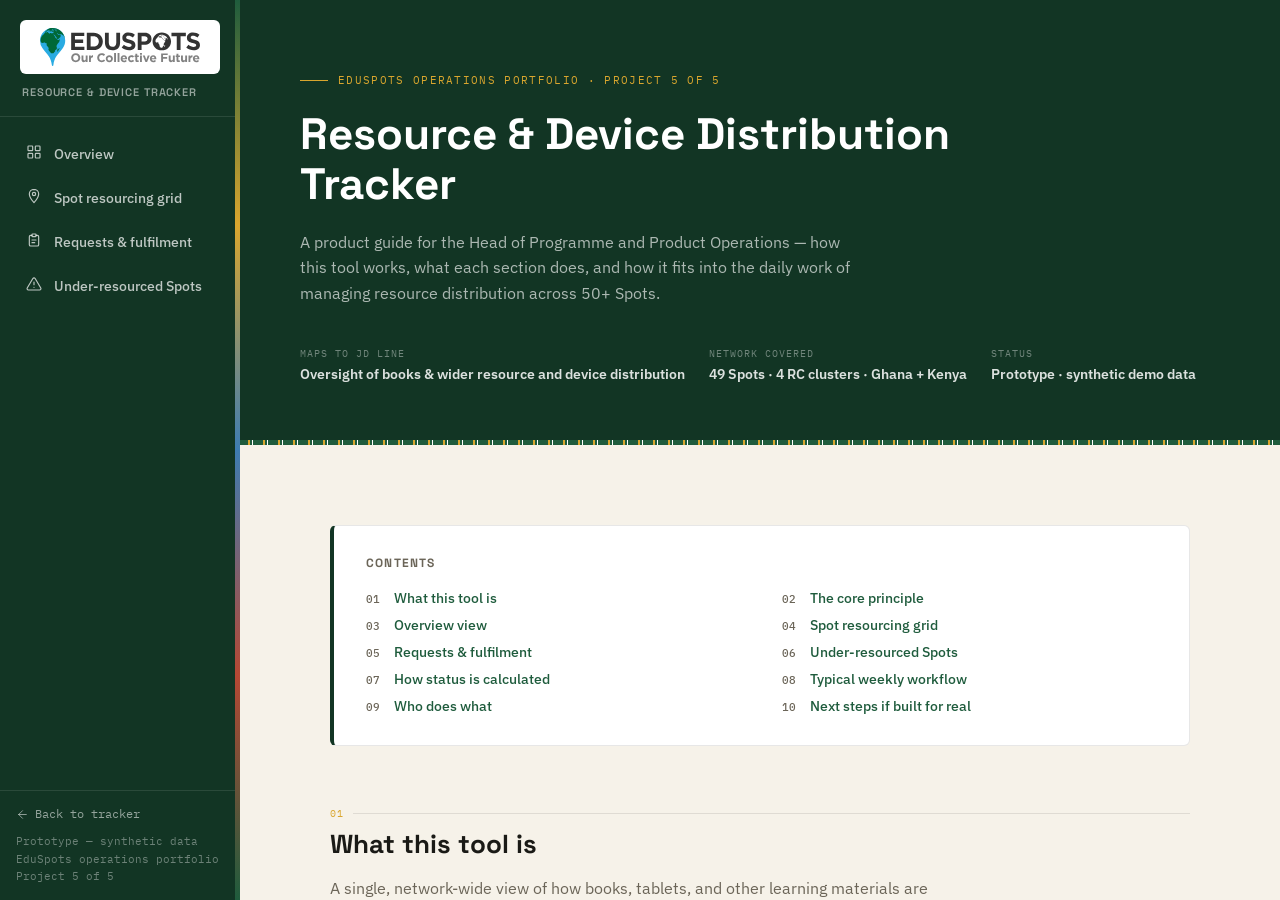
==== commit c0b91558: "Align product guide with main app shell and shared styles resource-tracker-guide.html was a standalo" ====
--- a/resource-tracker-guide.html
+++ b/resource-tracker-guide.html
@@ -1,1244 +1,708 @@
 <!DOCTYPE html>
 <html lang="en">
 <head>
-<meta charset="UTF-8" />
-<meta name="viewport" content="width=device-width, initial-scale=1.0" />
-<title>Resource & Device Distribution Tracker — Product Guide</title>
-<link rel="preconnect" href="https://fonts.googleapis.com" />
-<link rel="preconnect" href="https://fonts.gstatic.com" crossorigin />
-<link href="https://fonts.googleapis.com/css2?family=IBM+Plex+Mono:wght@400;600&family=IBM+Plex+Sans:ital,wght@0,400;0,500;0,600;1,400&family=Space+Grotesk:wght@500;600;700&display=swap" rel="stylesheet" />
-<style>
-
-/* ── Reset ──────────────────────────────────────────────────── */
-*, *::before, *::after { box-sizing: border-box; margin: 0; padding: 0; }
-html { font-size: 16px; scroll-behavior: smooth; }
-
-body {
-  font-family: "IBM Plex Sans", ui-sans-serif, system-ui, sans-serif;
-  background: #F6F2E9;
-  color: #1A1A16;
-  line-height: 1.65;
-  -webkit-font-smoothing: antialiased;
-}
-
-/* ── Tokens ─────────────────────────────────────────────────── */
-:root {
-  --forest:       #123524;
-  --forest-light: #1F5C3D;
-  --gold:         #D9A62E;
-  --gold-soft:    #F0D89B;
-  --sky:          #3E7CB1;
-  --clay:         #B54834;
-  --paper:        #F6F2E9;
-  --panel:        #FFFFFF;
-  --ink:          #1A1A16;
-  --muted:        #6B6558;
-  --line:         rgba(26,26,22,0.10);
-}
-
-/* ── Cover ──────────────────────────────────────────────────── */
-.cover {
-  background: var(--forest);
-  color: #fff;
-  padding: 72px 60px 60px;
-  position: relative;
-  overflow: hidden;
-}
-
-.cover::after {
-  content: "";
-  position: absolute;
-  bottom: 0; left: 0; right: 0;
-  height: 5px;
-  background: repeating-linear-gradient(
-    90deg,
-    var(--forest-light) 0px, var(--forest-light) 8px,
-    var(--gold)         8px, var(--gold)         10px,
-    var(--forest-light) 10px, var(--forest-light) 12px,
-    #fff                12px, #fff                13px,
-    var(--forest-light) 13px, var(--forest-light) 15px
-  );
-}
-
-.cover-eyebrow {
-  font-family: "IBM Plex Mono", monospace;
-  font-size: 11px;
-  letter-spacing: 0.12em;
-  text-transform: uppercase;
-  color: var(--gold);
-  margin-bottom: 20px;
-  display: flex;
-  align-items: center;
-  gap: 10px;
-}
-
-.cover-eyebrow::before {
-  content: "";
-  display: inline-block;
-  width: 28px;
-  height: 1px;
-  background: var(--gold);
-}
-
-.cover-title {
-  font-family: "Space Grotesk", ui-sans-serif, sans-serif;
-  font-size: clamp(28px, 4vw, 44px);
-  font-weight: 700;
-  line-height: 1.15;
-  color: #fff;
-  max-width: 700px;
-  margin-bottom: 20px;
-}
-
-.cover-subtitle {
-  font-size: 16px;
-  color: rgba(255,255,255,0.65);
-  max-width: 560px;
-  line-height: 1.6;
-  margin-bottom: 40px;
-}
-
-.cover-meta {
-  display: flex;
-  flex-wrap: wrap;
-  gap: 24px;
-}
-
-.cover-meta-item {
-  display: flex;
-  flex-direction: column;
-  gap: 3px;
-}
-
-.cover-meta-label {
-  font-family: "IBM Plex Mono", monospace;
-  font-size: 10px;
-  letter-spacing: 0.1em;
-  text-transform: uppercase;
-  color: rgba(255,255,255,0.40);
-}
-
-.cover-meta-value {
-  font-size: 14px;
-  font-weight: 600;
-  color: rgba(255,255,255,0.85);
-}
-
-/* ── Layout ─────────────────────────────────────────────────── */
-.page {
-  max-width: 860px;
-  margin: 0 auto;
-  padding: 0 32px 80px;
-}
-
-/* ── TOC ────────────────────────────────────────────────────── */
-.toc {
-  background: var(--panel);
-  border: 1px solid var(--line);
-  border-left: 4px solid var(--forest);
-  border-radius: 6px;
-  padding: 28px 32px;
-  margin: 44px 0 60px;
-}
-
-.toc-title {
-  font-family: "Space Grotesk", sans-serif;
-  font-size: 12px;
-  font-weight: 700;
-  letter-spacing: 0.1em;
-  text-transform: uppercase;
-  color: var(--muted);
-  margin-bottom: 16px;
-}
-
-.toc-list {
-  list-style: none;
-  display: grid;
-  grid-template-columns: 1fr 1fr;
-  gap: 6px 40px;
-}
-
-.toc-list a {
-  font-size: 14px;
-  color: var(--forest-light);
-  text-decoration: none;
-  font-weight: 500;
-  display: flex;
-  align-items: center;
-  gap: 8px;
-}
-
-.toc-list a:hover { text-decoration: underline; }
-
-.toc-num {
-  font-family: "IBM Plex Mono", monospace;
-  font-size: 11px;
-  color: var(--muted);
-  width: 20px;
-  flex-shrink: 0;
-}
-
-/* ── Section headings ───────────────────────────────────────── */
-.section {
-  margin-bottom: 60px;
-}
-
-.section-eyebrow {
-  font-family: "IBM Plex Mono", monospace;
-  font-size: 10px;
-  letter-spacing: 0.14em;
-  text-transform: uppercase;
-  color: var(--gold);
-  margin-bottom: 8px;
-  display: flex;
-  align-items: center;
-  gap: 8px;
-}
-
-.section-eyebrow::after {
-  content: "";
-  flex: 1;
-  height: 1px;
-  background: var(--line);
-}
-
-.section-title {
-  font-family: "Space Grotesk", sans-serif;
-  font-size: 26px;
-  font-weight: 700;
-  color: var(--ink);
-  line-height: 1.2;
-  margin-bottom: 14px;
-}
-
-.section-lead {
-  font-size: 16px;
-  color: var(--muted);
-  max-width: 680px;
-  margin-bottom: 28px;
-  line-height: 1.65;
-}
-
-/* ── Feature cards ──────────────────────────────────────────── */
-.feature-grid {
-  display: grid;
-  grid-template-columns: 1fr 1fr;
-  gap: 16px;
-  margin-bottom: 28px;
-}
-
-.feature-card {
-  background: var(--panel);
-  border: 1px solid var(--line);
-  border-radius: 6px;
-  padding: 20px 22px;
-}
-
-.feature-card-icon {
-  width: 36px;
-  height: 36px;
-  background: rgba(18,53,36,0.08);
-  border-radius: 6px;
-  display: flex;
-  align-items: center;
-  justify-content: center;
-  margin-bottom: 12px;
-  color: var(--forest);
-}
-
-.feature-card-title {
-  font-family: "Space Grotesk", sans-serif;
-  font-size: 15px;
-  font-weight: 700;
-  color: var(--ink);
-  margin-bottom: 6px;
-}
-
-.feature-card-body {
-  font-size: 13px;
-  color: var(--muted);
-  line-height: 1.6;
-}
-
-/* ── View breakdowns ────────────────────────────────────────── */
-.view-block {
-  background: var(--panel);
-  border: 1px solid var(--line);
-  border-radius: 8px;
-  overflow: hidden;
-  margin-bottom: 24px;
-}
-
-.view-block-header {
-  padding: 18px 24px 16px;
-  border-bottom: 1px solid var(--line);
-  display: flex;
-  align-items: flex-start;
-  gap: 14px;
-}
-
-.view-block-icon {
-  width: 40px;
-  height: 40px;
-  border-radius: 8px;
-  display: flex;
-  align-items: center;
-  justify-content: center;
-  flex-shrink: 0;
-  margin-top: 2px;
-}
-
-.icon-forest { background: rgba(18,53,36,0.10); color: var(--forest); }
-.icon-sky    { background: rgba(62,124,177,0.12); color: var(--sky); }
-.icon-gold   { background: rgba(217,166,46,0.15); color: #9B7119; }
-.icon-clay   { background: rgba(181,72,52,0.12); color: var(--clay); }
-
-.view-block-name {
-  font-family: "Space Grotesk", sans-serif;
-  font-size: 18px;
-  font-weight: 700;
-  color: var(--ink);
-  margin-bottom: 4px;
-}
-
-.view-block-tagline {
-  font-size: 13px;
-  color: var(--muted);
-}
-
-.view-block-body {
-  padding: 20px 24px;
-}
-
-.view-block-body p {
-  font-size: 14px;
-  color: var(--ink);
-  line-height: 1.7;
-  margin-bottom: 16px;
-}
-
-.view-block-body p:last-of-type { margin-bottom: 0; }
-
-/* ── Element list ───────────────────────────────────────────── */
-.element-list {
-  list-style: none;
-  margin-top: 16px;
-  border-top: 1px solid var(--line);
-  padding-top: 16px;
-}
-
-.element-item {
-  display: flex;
-  gap: 12px;
-  padding: 10px 0;
-  border-bottom: 1px solid var(--line);
-  font-size: 14px;
-}
-
-.element-item:last-child { border-bottom: none; }
-
-.element-label {
-  font-family: "IBM Plex Mono", monospace;
-  font-size: 11px;
-  font-weight: 600;
-  color: var(--forest-light);
-  background: rgba(18,53,36,0.08);
-  padding: 2px 8px;
-  border-radius: 3px;
-  white-space: nowrap;
-  align-self: flex-start;
-  margin-top: 2px;
-  flex-shrink: 0;
-}
-
-.element-desc {
-  color: var(--muted);
-  line-height: 1.55;
-}
-
-/* ── Status pills ───────────────────────────────────────────── */
-.status-row {
-  display: flex;
-  flex-direction: column;
-  gap: 10px;
-  margin: 20px 0;
-}
-
-.status-item {
-  display: flex;
-  align-items: flex-start;
-  gap: 12px;
-  padding: 14px 16px;
-  background: var(--panel);
-  border: 1px solid var(--line);
-  border-radius: 6px;
-  border-left-width: 3px;
-}
-
-.status-item.status-well  { border-left-color: var(--forest-light); }
-.status-item.status-below { border-left-color: var(--gold); }
-.status-item.status-under { border-left-color: var(--clay); }
-
-.status-pill {
-  font-family: "IBM Plex Mono", monospace;
-  font-size: 10px;
-  font-weight: 700;
-  letter-spacing: 0.06em;
-  text-transform: uppercase;
-  padding: 3px 8px;
-  border-radius: 3px;
-  white-space: nowrap;
-  flex-shrink: 0;
-  margin-top: 1px;
-}
-
-.pill-well  { background: rgba(31,92,61,0.12);  color: var(--forest-light); }
-.pill-below { background: rgba(217,166,46,0.18); color: #9B7119; }
-.pill-under { background: rgba(181,72,52,0.14);  color: var(--clay); }
-.pill-open        { background: rgba(181,72,52,0.12);  color: var(--clay); }
-.pill-inprogress  { background: rgba(62,124,177,0.14); color: #29618F; }
-.pill-fulfilled   { background: rgba(31,92,61,0.12);   color: var(--forest-light); }
-
-.status-content {}
-
-.status-name {
-  font-size: 14px;
-  font-weight: 600;
-  color: var(--ink);
-  margin-bottom: 3px;
-}
-
-.status-conditions {
-  font-size: 13px;
-  color: var(--muted);
-  line-height: 1.55;
-}
-
-/* ── Callout boxes ──────────────────────────────────────────── */
-.callout {
-  border-radius: 6px;
-  padding: 16px 20px;
-  margin: 24px 0;
-  font-size: 14px;
-  line-height: 1.65;
-  display: flex;
-  gap: 12px;
-  align-items: flex-start;
-}
-
-.callout-principle {
-  background: rgba(18,53,36,0.06);
-  border: 1px solid rgba(18,53,36,0.15);
-}
-
-.callout-note {
-  background: rgba(217,166,46,0.10);
-  border: 1px solid rgba(217,166,46,0.25);
-}
-
-.callout-icon {
-  font-size: 16px;
-  flex-shrink: 0;
-  margin-top: 1px;
-}
-
-.callout strong {
-  display: block;
-  font-weight: 700;
-  color: var(--ink);
-  margin-bottom: 4px;
-  font-family: "Space Grotesk", sans-serif;
-  font-size: 13px;
-}
-
-.callout p { color: var(--muted); margin: 0; }
-
-/* ── Workflow diagram ───────────────────────────────────────── */
-.workflow {
-  display: flex;
-  flex-direction: column;
-  gap: 0;
-  margin: 20px 0;
-  position: relative;
-}
-
-.workflow-step {
-  display: flex;
-  gap: 16px;
-  align-items: flex-start;
-  padding-bottom: 24px;
-  position: relative;
-}
-
-.workflow-step:last-child { padding-bottom: 0; }
-
-.workflow-step::before {
-  content: "";
-  position: absolute;
-  left: 17px;
-  top: 36px;
-  bottom: 0;
-  width: 2px;
-  background: var(--line);
-}
-
-.workflow-step:last-child::before { display: none; }
-
-.workflow-num {
-  width: 36px;
-  height: 36px;
-  border-radius: 50%;
-  background: var(--forest);
-  color: #fff;
-  font-family: "Space Grotesk", sans-serif;
-  font-size: 14px;
-  font-weight: 700;
-  display: flex;
-  align-items: center;
-  justify-content: center;
-  flex-shrink: 0;
-  position: relative;
-  z-index: 1;
-}
-
-.workflow-content {
-  padding-top: 6px;
-}
-
-.workflow-title {
-  font-family: "Space Grotesk", sans-serif;
-  font-size: 15px;
-  font-weight: 700;
-  color: var(--ink);
-  margin-bottom: 4px;
-}
-
-.workflow-body {
-  font-size: 13px;
-  color: var(--muted);
-  line-height: 1.6;
-}
-
-/* ── Who does what table ────────────────────────────────────── */
-.role-table {
-  width: 100%;
-  border-collapse: collapse;
-  font-size: 13px;
-  background: var(--panel);
-  border: 1px solid var(--line);
-  border-radius: 6px;
-  overflow: hidden;
-  margin: 20px 0;
-}
-
-.role-table th {
-  background: var(--paper);
-  padding: 10px 16px;
-  text-align: left;
-  font-family: "Space Grotesk", sans-serif;
-  font-size: 11px;
-  font-weight: 700;
-  text-transform: uppercase;
-  letter-spacing: 0.06em;
-  color: var(--muted);
-  border-bottom: 1px solid var(--line);
-}
-
-.role-table td {
-  padding: 11px 16px;
-  border-bottom: 1px solid var(--line);
-  color: var(--ink);
-  vertical-align: top;
-  line-height: 1.5;
-}
-
-.role-table tr:last-child td { border-bottom: none; }
-
-.role-tag {
-  font-family: "IBM Plex Mono", monospace;
-  font-size: 10px;
-  font-weight: 600;
-  text-transform: uppercase;
-  letter-spacing: 0.06em;
-  padding: 2px 7px;
-  border-radius: 3px;
-  white-space: nowrap;
-}
-
-.tag-head { background: rgba(18,53,36,0.10); color: var(--forest); }
-.tag-rc   { background: rgba(62,124,177,0.12); color: #29618F; }
-.tag-auto { background: rgba(217,166,46,0.15); color: #9B7119; }
-
-/* ── Divider ────────────────────────────────────────────────── */
-.divider {
-  height: 1px;
-  background: var(--line);
-  margin: 52px 0;
-}
-
-/* ── Footer ─────────────────────────────────────────────────── */
-.footer {
-  background: var(--forest);
-  color: rgba(255,255,255,0.5);
-  padding: 32px 60px;
-  font-size: 12px;
-  font-family: "IBM Plex Mono", monospace;
-  display: flex;
-  justify-content: space-between;
-  align-items: center;
-  flex-wrap: wrap;
-  gap: 12px;
-}
-
-.footer-left { line-height: 1.8; }
-.footer-right { color: rgba(255,255,255,0.3); }
-
-/* ── Print ──────────────────────────────────────────────────── */
-@media print {
-  body { background: #fff; }
-  .cover { -webkit-print-color-adjust: exact; print-color-adjust: exact; }
-  .footer { -webkit-print-color-adjust: exact; print-color-adjust: exact; }
-  .page { padding: 0 20px 40px; }
-  .view-block, .feature-card, .status-item, .callout { break-inside: avoid; }
-  .section { break-inside: avoid; }
-}
-
-/* ── Responsive ─────────────────────────────────────────────── */
-@media (max-width: 680px) {
-  .cover { padding: 48px 24px 44px; }
-  .page { padding: 0 20px 60px; }
-  .feature-grid { grid-template-columns: 1fr; }
-  .toc-list { grid-template-columns: 1fr; }
-  .footer { padding: 24px; flex-direction: column; align-items: flex-start; }
-}
-
-</style>
+  <meta charset="UTF-8" />
+  <meta name="viewport" content="width=device-width, initial-scale=1.0" />
+  <title>Resource & Device Distribution Tracker — Product Guide</title>
+  <link rel="icon" href="assets/favicon.ico" />
+
+  <!-- Google Fonts -->
+  <link rel="preconnect" href="https://fonts.googleapis.com" />
+  <link rel="preconnect" href="https://fonts.gstatic.com" crossorigin />
+  <link href="https://fonts.googleapis.com/css2?family=IBM+Plex+Mono:wght@400;600&family=IBM+Plex+Sans:wght@400;500;600&family=Space+Grotesk:wght@500;600;700&display=swap" rel="stylesheet" />
+
+  <!-- Styles -->
+  <link rel="stylesheet" href="css/styles.css" />
 </head>
 <body>
 
-<!-- ================================================================
-     COVER
-================================================================ -->
-<div class="cover">
-  <div class="cover-eyebrow">EduSpots Operations Portfolio · Project 5 of 5</div>
-  <h1 class="cover-title">Resource &amp; Device Distribution Tracker</h1>
-  <p class="cover-subtitle">
-    A product guide for the Head of Programme and Product Operations —
-    how this tool works, what each section does, and how it fits into
-    the daily work of managing resource distribution across 50+ Spots.
-  </p>
-  <div class="cover-meta">
-    <div class="cover-meta-item">
-      <span class="cover-meta-label">Maps to JD line</span>
-      <span class="cover-meta-value">Oversight of books &amp; wider resource and device distribution</span>
+<div class="app-shell">
+
+  <!-- =====================================================================
+       Sidebar
+  ====================================================================== -->
+  <aside class="sidebar" role="navigation" aria-label="Main navigation">
+
+    <div class="sidebar-brand">
+      <div class="sidebar-logo-plate">
+        <img src="assets/eduspots-logo-horz.svg" alt="EduSpots" width="160" height="38" />
+      </div>
+      <p class="sidebar-app-name">Resource &amp; Device Tracker</p>
     </div>
-    <div class="cover-meta-item">
-      <span class="cover-meta-label">Network covered</span>
-      <span class="cover-meta-value">49 Spots · 4 RC clusters · Ghana + Kenya</span>
+
+    <nav class="sidebar-nav">
+      <a class="nav-link" href="index.html">
+        <span class="nav-icon">
+          <svg xmlns="http://www.w3.org/2000/svg" width="16" height="16" fill="none" viewBox="0 0 24 24" stroke="currentColor" stroke-width="1.75" stroke-linecap="round" stroke-linejoin="round"><rect x="3" y="3" width="7" height="7" rx="1"/><rect x="14" y="3" width="7" height="7" rx="1"/><rect x="3" y="14" width="7" height="7" rx="1"/><rect x="14" y="14" width="7" height="7" rx="1"/></svg>
+        </span> Overview
+      </a>
+      <a class="nav-link" href="index.html">
+        <span class="nav-icon">
+          <svg xmlns="http://www.w3.org/2000/svg" width="16" height="16" fill="none" viewBox="0 0 24 24" stroke="currentColor" stroke-width="1.75" stroke-linecap="round" stroke-linejoin="round"><path d="M12 2C8.13 2 5 5.13 5 9c0 5.25 7 13 7 13s7-7.75 7-13c0-3.87-3.13-7-7-7z"/><circle cx="12" cy="9" r="2.5"/></svg>
+        </span> Spot resourcing grid
+      </a>
+      <a class="nav-link" href="index.html">
+        <span class="nav-icon">
+          <svg xmlns="http://www.w3.org/2000/svg" width="16" height="16" fill="none" viewBox="0 0 24 24" stroke="currentColor" stroke-width="1.75" stroke-linecap="round" stroke-linejoin="round"><path d="M9 5H7a2 2 0 00-2 2v12a2 2 0 002 2h10a2 2 0 002-2V7a2 2 0 00-2-2h-2"/><rect x="9" y="3" width="6" height="4" rx="1"/><line x1="9" y1="12" x2="15" y2="12"/><line x1="9" y1="16" x2="13" y2="16"/></svg>
+        </span> Requests &amp; fulfilment
+      </a>
+      <a class="nav-link" href="index.html">
+        <span class="nav-icon">
+          <svg xmlns="http://www.w3.org/2000/svg" width="16" height="16" fill="none" viewBox="0 0 24 24" stroke="currentColor" stroke-width="1.75" stroke-linecap="round" stroke-linejoin="round"><path d="M10.29 3.86L1.82 18a2 2 0 001.71 3h16.94a2 2 0 001.71-3L13.71 3.86a2 2 0 00-3.42 0z"/><line x1="12" y1="9" x2="12" y2="13"/><line x1="12" y1="17" x2="12.01" y2="17"/></svg>
+        </span> Under-resourced Spots
+      </a>
+    </nav>
+
+    <div class="sidebar-footer">
+      <a href="index.html" class="guide-link">
+        <svg xmlns="http://www.w3.org/2000/svg" width="13" height="13" fill="none" viewBox="0 0 24 24" stroke="currentColor" stroke-width="1.75" stroke-linecap="round" stroke-linejoin="round"><line x1="19" y1="12" x2="5" y2="12"/><polyline points="12 19 5 12 12 5"/></svg>
+        Back to tracker
+      </a>
+      <p class="sidebar-footer-text">
+        Prototype — synthetic data<br />
+        EduSpots operations portfolio<br />
+        Project 5 of 5
+      </p>
     </div>
-    <div class="cover-meta-item">
-      <span class="cover-meta-label">Status</span>
-      <span class="cover-meta-value">Prototype · synthetic demo data</span>
-    </div>
-  </div>
-</div>
-
-<div class="page">
-
-<!-- ================================================================
-     TABLE OF CONTENTS
-================================================================ -->
-<nav class="toc" aria-label="Table of contents">
-  <p class="toc-title">Contents</p>
-  <ul class="toc-list">
-    <li><a href="#what-it-is"><span class="toc-num">01</span> What this tool is</a></li>
-    <li><a href="#the-principle"><span class="toc-num">02</span> The core principle</a></li>
-    <li><a href="#overview-view"><span class="toc-num">03</span> Overview view</a></li>
-    <li><a href="#grid-view"><span class="toc-num">04</span> Spot resourcing grid</a></li>
-    <li><a href="#requests-view"><span class="toc-num">05</span> Requests &amp; fulfilment</a></li>
-    <li><a href="#flagged-view"><span class="toc-num">06</span> Under-resourced Spots</a></li>
-    <li><a href="#status-rules"><span class="toc-num">07</span> How status is calculated</a></li>
-    <li><a href="#workflow"><span class="toc-num">08</span> Typical weekly workflow</a></li>
-    <li><a href="#who-does-what"><span class="toc-num">09</span> Who does what</a></li>
-    <li><a href="#roadmap"><span class="toc-num">10</span> Next steps if built for real</a></li>
-  </ul>
-</nav>
-
-
-<!-- ================================================================
-     01 — WHAT IT IS
-================================================================ -->
-<section class="section" id="what-it-is">
-  <p class="section-eyebrow">01</p>
-  <h2 class="section-title">What this tool is</h2>
-  <p class="section-lead">
-    A single, network-wide view of how books, tablets, and other learning materials
-    are distributed across EduSpots' Spots — and where the gaps are.
-  </p>
-
-  <p style="font-size:15px; color:#1A1A16; line-height:1.75; margin-bottom:16px;">
-    Right now, distribution tracking across 50+ Spots likely lives in a patchwork of
-    spreadsheets, WhatsApp messages, and local knowledge held by individual Regional
-    Coordinators. That works when the network is small. It starts to break down when
-    you need to answer questions like: which Spots haven't received a book delivery
-    in six months? Which requests have been sitting open for 45 days? Is the Northern
-    cluster consistently under-resourced compared to Volta?
-  </p>
-
-  <p style="font-size:15px; color:#1A1A16; line-height:1.75; margin-bottom:28px;">
-    This tracker consolidates that picture. It doesn't replace the spreadsheets or
-    the RC relationships — it sits above them, giving the Head of Programme and
-    Product Operations a network-level view that makes distribution decisions
-    faster, fairer, and easier to justify to funders.
-  </p>
-
-  <div class="feature-grid">
-    <div class="feature-card">
-      <div class="feature-card-icon">
-        <svg width="18" height="18" viewBox="0 0 24 24" fill="none" stroke="currentColor" stroke-width="1.75" stroke-linecap="round" stroke-linejoin="round"><path d="M2 20h20M6 20V10M12 20V4M18 20v-6"/></svg>
-      </div>
-      <div class="feature-card-title">Network-wide in one view</div>
-      <div class="feature-card-body">See all 49 Spots and their resourcing status without opening a single spreadsheet or asking an RC for an update.</div>
-    </div>
-    <div class="feature-card">
-      <div class="feature-card-icon">
-        <svg width="18" height="18" viewBox="0 0 24 24" fill="none" stroke="currentColor" stroke-width="1.75" stroke-linecap="round" stroke-linejoin="round"><circle cx="12" cy="12" r="10"/><line x1="12" y1="8" x2="12" y2="12"/><line x1="12" y1="16" x2="12.01" y2="16"/></svg>
-      </div>
-      <div class="feature-card-title">Specific, actionable flags</div>
-      <div class="feature-card-body">Every flagged Spot carries the exact reason — "0 devices, 52 Sparks reached" not just a red dot — so you know what action is needed before you open the detail.</div>
-    </div>
-    <div class="feature-card">
-      <div class="feature-card-icon">
-        <svg width="18" height="18" viewBox="0 0 24 24" fill="none" stroke="currentColor" stroke-width="1.75" stroke-linecap="round" stroke-linejoin="round"><polyline points="22 12 18 12 15 21 9 3 6 12 2 12"/></svg>
-      </div>
-      <div class="feature-card-title">Request queue, not a black box</div>
-      <div class="feature-card-body">Every resource request — from date raised to days open to fulfilment — is visible in one table, sorted and filtered however you need it.</div>
-    </div>
-    <div class="feature-card">
-      <div class="feature-card-icon">
-        <svg width="18" height="18" viewBox="0 0 24 24" fill="none" stroke="currentColor" stroke-width="1.75" stroke-linecap="round" stroke-linejoin="round"><path d="M17 21v-2a4 4 0 00-4-4H5a4 4 0 00-4 4v2"/><circle cx="9" cy="7" r="4"/><path d="M23 21v-2a4 4 0 00-3-3.87"/><path d="M16 3.13a4 4 0 010 7.75"/></svg>
-      </div>
-      <div class="feature-card-title">Human decision, always</div>
-      <div class="feature-card-body">The tool surfaces what to notice. Every allocation, follow-up, and resourcing call is made by a person — an RC, the Head of Ops, or both together.</div>
-    </div>
-  </div>
-</section>
-
-<div class="divider"></div>
-
-
-<!-- ================================================================
-     02 — THE PRINCIPLE
-================================================================ -->
-<section class="section" id="the-principle">
-  <p class="section-eyebrow">02</p>
-  <h2 class="section-title">The core principle</h2>
-  <p class="section-lead">Automation surfaces what to notice. A human decides what to do about it.</p>
-
-  <div class="callout callout-principle">
-    <span class="callout-icon">🌿</span>
-    <div>
-      <strong>Why this matters for distribution decisions</strong>
-      <p>A tool that auto-allocates resources to flagged Spots sounds efficient, but it removes the judgment that makes allocation fair. An RC knows that Bimbilla has a temporary closure, that a Book Aid International shipment is already en route to Katanga-Zuarungu, that Savelugu's RC has a follow-up call scheduled for next week. The tracker doesn't have that context. So it flags; you decide.</p>
-    </div>
-  </div>
-
-  <p style="font-size:15px; color:#1A1A16; line-height:1.75; margin-top:20px;">
-    This principle is built into every interactive element in the tracker. The
-    "Acknowledge for follow-up" button on a flagged Spot doesn't raise a request
-    or queue a delivery — it records that a human has eyes on it. The request
-    table doesn't auto-close requests when they age past a threshold — it shows
-    you exactly how old they are and lets you act. The status rules are written
-    out plainly in the README and in this document so there are no surprises
-    about why something was flagged.
-  </p>
-</section>
-
-<div class="divider"></div>
-
-
-<!-- ================================================================
-     03 — OVERVIEW VIEW
-================================================================ -->
-<section class="section" id="overview-view">
-  <p class="section-eyebrow">03</p>
-  <h2 class="section-title">Overview view</h2>
-  <p class="section-lead">The starting screen. A pulse-check on the whole network before you go deeper.</p>
-
-  <div class="view-block">
-    <div class="view-block-header">
-      <div class="view-block-icon icon-forest">
-        <svg width="18" height="18" viewBox="0 0 24 24" fill="none" stroke="currentColor" stroke-width="1.75" stroke-linecap="round" stroke-linejoin="round"><rect x="3" y="3" width="7" height="7" rx="1"/><rect x="14" y="3" width="7" height="7" rx="1"/><rect x="3" y="14" width="7" height="7" rx="1"/><rect x="14" y="14" width="7" height="7" rx="1"/></svg>
-      </div>
-      <div>
-        <div class="view-block-name">Overview</div>
-        <div class="view-block-tagline">KPI row · 12-month trend chart · cluster distribution chart</div>
-      </div>
-    </div>
-    <div class="view-block-body">
-      <p>The Overview loads first when you open the tracker. It answers the most common Monday-morning question: <em>what's the state of distribution across the network right now?</em></p>
-      <p>The KPI row gives five numbers at a glance. The two charts underneath show whether distribution is trending in the right direction over time, and whether any RC cluster is being systematically under-served.</p>
-
-      <ul class="element-list">
-        <li class="element-item">
-          <span class="element-label">Total books distributed</span>
-          <span class="element-desc">Cumulative estimate of books on hand across all Spots. Useful as a headline figure for funder reports or board updates. In a live system, this would reflect confirmed distribution records rather than estimates.</span>
-        </li>
-        <li class="element-item">
-          <span class="element-label">Total devices distributed</span>
-          <span class="element-desc">Tablets and other devices on hand across the network. Devices are the scarcest resource in the EduSpots model, so this number warrants particular attention when it's low relative to Sparks reached.</span>
-        </li>
-        <li class="element-item">
-          <span class="element-label">Open / unfulfilled requests</span>
-          <span class="element-desc">Any request that hasn't been fulfilled yet — includes both "open" (no action taken) and "in progress" (being worked). A rising number here is a signal that fulfilment capacity or partner supply is being stretched.</span>
-        </li>
-        <li class="element-item">
-          <span class="element-label">Spots below benchmark</span>
-          <span class="element-desc">The count of Spots flagged as either "below benchmark" or "under-resourced" by the status rules. This is the number to track week-on-week: going up means gaps are widening; going down means follow-ups are working.</span>
-        </li>
-        <li class="element-item">
-          <span class="element-label">Avg. request-to-fulfilment time</span>
-          <span class="element-desc">How long it takes on average from a Spot raising a request to that request being marked fulfilled. Useful for capacity planning and for conversations with partners about lead times.</span>
-        </li>
-        <li class="element-item">
-          <span class="element-label">12-month trend chart</span>
-          <span class="element-desc">A stacked bar chart showing books, tablets, and other materials distributed each month for the past year. Lets you spot seasonal patterns (e.g. large book shipments timed to school terms) and identify months where distribution dropped unexpectedly.</span>
-        </li>
-        <li class="element-item">
-          <span class="element-label">Resources by RC cluster</span>
-          <span class="element-desc">A horizontal grouped bar comparing books and devices on hand across the four RC clusters: Northern Region, Volta Region, Central/Western Regions, and New Spots. An obvious imbalance here is a prompt for a conversation with that cluster's RC about whether distribution has been reaching all their Spots.</span>
-        </li>
-      </ul>
-    </div>
-  </div>
-</section>
-
-<div class="divider"></div>
-
-
-<!-- ================================================================
-     04 — SPOT RESOURCING GRID
-================================================================ -->
-<section class="section" id="grid-view">
-  <p class="section-eyebrow">04</p>
-  <h2 class="section-title">Spot resourcing grid</h2>
-  <p class="section-lead">All 49 Spots as colour-coded tiles. The fastest way to see which Spots need attention.</p>
-
-  <div class="view-block">
-    <div class="view-block-header">
-      <div class="view-block-icon icon-sky">
-        <svg width="18" height="18" viewBox="0 0 24 24" fill="none" stroke="currentColor" stroke-width="1.75" stroke-linecap="round" stroke-linejoin="round"><path d="M12 2C8.13 2 5 5.13 5 9c0 5.25 7 13 7 13s7-7.75 7-13c0-3.87-3.13-7-7-7z"/><circle cx="12" cy="9" r="2.5"/></svg>
-      </div>
-      <div>
-        <div class="view-block-name">Spot resourcing grid</div>
-        <div class="view-block-tagline">49 tiles · filterable by status and RC cluster · click for detail</div>
-      </div>
-    </div>
-    <div class="view-block-body">
-      <p>The grid gives you a spatial scan of the network. Green-bordered tiles are fine. Gold means worth watching. Clay/red means something specific has been flagged and needs follow-up. You can see the whole picture in seconds without reading a single row of a spreadsheet.</p>
-      <p>Filter by status to isolate only the Spots that need attention. Filter by RC cluster to prepare for a check-in call with a specific coordinator — you'll see exactly which of their Spots are flagged before you dial in.</p>
-      <p>Clicking any tile opens a detail panel for that Spot: books and devices on hand, last distribution date, Sparks reached, and all requests linked to that Spot (open, in progress, and fulfilled).</p>
-
-      <ul class="element-list">
-        <li class="element-item">
-          <span class="element-label">Tile colour</span>
-          <span class="element-desc">Green border = well-resourced. Gold border = below benchmark. Clay/red border = under-resourced. The colour encodes the computed status — no manual tagging required.</span>
-        </li>
-        <li class="element-item">
-          <span class="element-label">Tile content</span>
-          <span class="element-desc">Each tile shows the Spot name, its RC cluster, a status badge, and a quick read of books on hand and devices on hand.</span>
-        </li>
-        <li class="element-item">
-          <span class="element-label">Status filter</span>
-          <span class="element-desc">Narrow to "under-resourced" only to get a focused list for an urgent resourcing meeting, or "below benchmark" to see what's at risk of slipping further.</span>
-        </li>
-        <li class="element-item">
-          <span class="element-label">Cluster filter</span>
-          <span class="element-desc">Shows only Spots within a specific RC's cluster — useful for preparing cluster-level reporting or individual RC check-ins.</span>
-        </li>
-        <li class="element-item">
-          <span class="element-label">Spot detail modal</span>
-          <span class="element-desc">Click any tile to see full detail: books on hand (estimate), devices on hand, Sparks reached, last distribution date, and the complete request history for that Spot. Close with ✕ or press Escape.</span>
-        </li>
-      </ul>
-    </div>
-  </div>
-</section>
-
-<div class="divider"></div>
-
-
-<!-- ================================================================
-     05 — REQUESTS & FULFILMENT
-================================================================ -->
-<section class="section" id="requests-view">
-  <p class="section-eyebrow">05</p>
-  <h2 class="section-title">Requests &amp; fulfilment</h2>
-  <p class="section-lead">The operational heart of the tracker — a lightweight ticket queue for every resource request across the network.</p>
-
-  <div class="view-block">
-    <div class="view-block-header">
-      <div class="view-block-icon icon-gold">
-        <svg width="18" height="18" viewBox="0 0 24 24" fill="none" stroke="currentColor" stroke-width="1.75" stroke-linecap="round" stroke-linejoin="round"><path d="M9 5H7a2 2 0 00-2 2v12a2 2 0 002 2h10a2 2 0 002-2V7a2 2 0 00-2-2h-2"/><rect x="9" y="3" width="6" height="4" rx="1"/><line x1="9" y1="12" x2="15" y2="12"/><line x1="9" y1="16" x2="13" y2="16"/></svg>
-      </div>
-      <div>
-        <div class="view-block-name">Requests &amp; fulfilment</div>
-        <div class="view-block-tagline">Sortable table · filterable by status and type · click any row for detail</div>
-      </div>
-    </div>
-    <div class="view-block-body">
-      <p>Every resource request in the network lives in this table. Think of it as the operational to-do list for distribution: what has been asked for, by which Spot, how long ago, and where it sits in the fulfilment process.</p>
-      <p>Sorting by "Days open" descending surfaces the oldest unresolved requests first — the ones most likely to be causing a resourcing problem at a Spot. Filtering by "Open" status narrows to requests that haven't been acted on at all yet.</p>
-      <p>Clicking any row opens the request detail panel, which includes full request information, which Spot and RC cluster it's tied to, and a source or partner note where one exists (e.g. "Partner donation — Book Aid International").</p>
-
-      <ul class="element-list">
-        <li class="element-item">
-          <span class="element-label">Request ID</span>
-          <span class="element-desc">A unique reference (e.g. REQ-014) for each request. In a live system, this would be the reference used in partner correspondence and internal handoffs.</span>
-        </li>
-        <li class="element-item">
-          <span class="element-label">Resource type</span>
-          <span class="element-desc">Books, Tablets, or Other materials. Filter by type to see, for example, how many tablet requests are currently open — useful when preparing for a partner conversation about device supply.</span>
-        </li>
-        <li class="element-item">
-          <span class="element-label">Days open</span>
-          <span class="element-desc">How many days have elapsed since the request was raised, for all non-fulfilled requests. This is the key column to watch: requests past 30 days affect a Spot's "below benchmark" status; past 60 days push a Spot to "under-resourced."</span>
-        </li>
-        <li class="element-item">
-          <span class="element-label">Status badges</span>
-          <span class="element-desc"><span class="status-pill pill-open">Open</span> — no action taken. <span class="status-pill pill-inprogress">In progress</span> — being worked or partially fulfilled. <span class="status-pill pill-fulfilled">Fulfilled</span> — fulfilment date logged.</span>
-        </li>
-        <li class="element-item">
-          <span class="element-label">Column sorting</span>
-          <span class="element-desc">Click any column header to sort. Click again to reverse. Useful combinations: sort by Spot name to group requests by Spot; sort by Date requested to see the oldest requests; sort by Status to see all open requests together.</span>
-        </li>
-        <li class="element-item">
-          <span class="element-label">Source / partner note</span>
-          <span class="element-desc">Visible in the request detail panel. Where a source is noted (e.g. "Partner donation — Book Aid International"), it links the request to a specific supply route — helpful for tracking which partner relationships are being utilised.</span>
-        </li>
-      </ul>
-    </div>
-  </div>
-</section>
-
-<div class="divider"></div>
-
-
-<!-- ================================================================
-     06 — UNDER-RESOURCED SPOTS
-================================================================ -->
-<section class="section" id="flagged-view">
-  <p class="section-eyebrow">06</p>
-  <h2 class="section-title">Under-resourced Spots</h2>
-  <p class="section-lead">The action view — every Spot that has crossed a threshold, with the specific reason and a way to take ownership of the follow-up.</p>
-
-  <div class="view-block">
-    <div class="view-block-header">
-      <div class="view-block-icon icon-clay">
-        <svg width="18" height="18" viewBox="0 0 24 24" fill="none" stroke="currentColor" stroke-width="1.75" stroke-linecap="round" stroke-linejoin="round"><path d="M10.29 3.86L1.82 18a2 2 0 001.71 3h16.94a2 2 0 001.71-3L13.71 3.86a2 2 0 00-3.42 0z"/><line x1="12" y1="9" x2="12" y2="13"/><line x1="12" y1="17" x2="12.01" y2="17"/></svg>
-      </div>
-      <div>
-        <div class="view-block-name">Under-resourced Spots</div>
-        <div class="view-block-tagline">Flagged Spots only · specific reasons · acknowledge for follow-up</div>
-      </div>
-    </div>
-    <div class="view-block-body">
-      <p>This view collects every Spot that has failed at least one resourcing threshold — sorted with the most serious cases (under-resourced) at the top. Each card shows not just the status, but exactly why the Spot was flagged, so you arrive at a follow-up conversation already knowing what the problem is.</p>
-      <p>The "Acknowledge for follow-up" button records that someone — an RC, the Head of Ops, or HQ — has taken ownership of reviewing that Spot's situation. It doesn't raise a request, it doesn't send a notification, and it doesn't fulfil an allocation. It's a human handshake: I've seen this, I'm on it.</p>
-
-      <ul class="element-list">
-        <li class="element-item">
-          <span class="element-label">Specific flagged reasons</span>
-          <span class="element-desc">Each card lists the exact condition(s) that triggered the flag, e.g. "No distribution logged in 10 months" or "0 devices on hand — 47 Sparks reached" or "2 open requests older than 60 days." Never just a colour.</span>
-        </li>
-        <li class="element-item">
-          <span class="element-label">Spot context on the card</span>
-          <span class="element-desc">Books on hand, devices on hand, Sparks reached, and last distribution date are shown directly on the card — you don't need to open a detail panel to understand the situation.</span>
-        </li>
-        <li class="element-item">
-          <span class="element-label">Acknowledge for follow-up</span>
-          <span class="element-desc">Marks a Spot as having been reviewed. The button becomes a green "✓ Acknowledged" badge. In this prototype this resets on refresh; in a live system it would persist with a timestamp and the name of whoever acknowledged it.</span>
-        </li>
-        <li class="element-item">
-          <span class="element-label">View Spot detail</span>
-          <span class="element-desc">Opens the full Spot detail modal — same as clicking the tile in the grid — so you can see the request history without switching views.</span>
-        </li>
-        <li class="element-item">
-          <span class="element-label">Sort order</span>
-          <span class="element-desc">Under-resourced Spots always appear above below-benchmark Spots, so the most urgent cases are at the top of the list without any manual sorting.</span>
-        </li>
-      </ul>
-
-      <div class="callout callout-note" style="margin-top:20px;">
-        <span class="callout-icon">💡</span>
-        <div>
-          <strong>How to use this view in a weekly ops review</strong>
-          <p>Open this view at the start of each week. Work through the under-resourced cards first. For each one: does the flagged reason match something you're already aware of? If yes, acknowledge it. If no, it needs a call with the relevant RC. Then move to below-benchmark — these are the ones to watch before they tip into under-resourced.</p>
+
+  </aside>
+
+  <!-- =====================================================================
+       Main content — full document: cover, guide body, footer
+  ====================================================================== -->
+  <main class="main" id="main" role="main">
+
+    <!-- ================================================================
+         COVER
+    ================================================================ -->
+    <div class="cover">
+      <div class="cover-eyebrow">EduSpots Operations Portfolio · Project 5 of 5</div>
+      <h1 class="cover-title">Resource &amp; Device Distribution Tracker</h1>
+      <p class="cover-subtitle">
+        A product guide for the Head of Programme and Product Operations —
+        how this tool works, what each section does, and how it fits into
+        the daily work of managing resource distribution across 50+ Spots.
+      </p>
+      <div class="cover-meta">
+        <div class="cover-meta-item">
+          <span class="cover-meta-label">Maps to JD line</span>
+          <span class="cover-meta-value">Oversight of books &amp; wider resource and device distribution</span>
+        </div>
+        <div class="cover-meta-item">
+          <span class="cover-meta-label">Network covered</span>
+          <span class="cover-meta-value">49 Spots · 4 RC clusters · Ghana + Kenya</span>
+        </div>
+        <div class="cover-meta-item">
+          <span class="cover-meta-label">Status</span>
+          <span class="cover-meta-value">Prototype · synthetic demo data</span>
         </div>
       </div>
     </div>
-  </div>
-</section>
-
-<div class="divider"></div>
-
-
-<!-- ================================================================
-     07 — STATUS RULES
-================================================================ -->
-<section class="section" id="status-rules">
-  <p class="section-eyebrow">07</p>
-  <h2 class="section-title">How status is calculated</h2>
-  <p class="section-lead">Every status is computed by a named function with explicit rules — no hidden scoring, no black box.</p>
-
-  <p style="font-size:15px; color:#1A1A16; line-height:1.75; margin-bottom:24px;">
-    The rules are the same regardless of which view you're in. A Spot flagged as
-    "under-resourced" on the grid is flagged for the same reason it appears in
-    the Under-resourced Spots view. The reason is always shown alongside the status.
-  </p>
-
-  <h3 style="font-family:'Space Grotesk',sans-serif; font-size:16px; font-weight:700; color:#1A1A16; margin-bottom:14px;">Spot resourcing status</h3>
-  <div class="status-row">
-    <div class="status-item status-under">
-      <span class="status-pill pill-under">Under-resourced</span>
-      <div class="status-content">
-        <div class="status-name">Any one of the following:</div>
-        <div class="status-conditions">No distribution logged in <strong>9+ months</strong>, OR devices on hand is <strong>0</strong> while the Spot has <strong>40 or more Sparks reached</strong>, OR <strong>2 or more open requests older than 60 days</strong>.</div>
+
+    <div class="main-inner">
+      <div class="guide-page">
+
+        <!-- ================================================================
+             TABLE OF CONTENTS
+        ================================================================ -->
+        <nav class="toc" aria-label="Table of contents">
+          <p class="toc-title">Contents</p>
+          <ul class="toc-list">
+            <li><a href="#what-it-is"><span class="toc-num">01</span> What this tool is</a></li>
+            <li><a href="#the-principle"><span class="toc-num">02</span> The core principle</a></li>
+            <li><a href="#overview-view"><span class="toc-num">03</span> Overview view</a></li>
+            <li><a href="#grid-view"><span class="toc-num">04</span> Spot resourcing grid</a></li>
+            <li><a href="#requests-view"><span class="toc-num">05</span> Requests &amp; fulfilment</a></li>
+            <li><a href="#flagged-view"><span class="toc-num">06</span> Under-resourced Spots</a></li>
+            <li><a href="#status-rules"><span class="toc-num">07</span> How status is calculated</a></li>
+            <li><a href="#workflow"><span class="toc-num">08</span> Typical weekly workflow</a></li>
+            <li><a href="#who-does-what"><span class="toc-num">09</span> Who does what</a></li>
+            <li><a href="#roadmap"><span class="toc-num">10</span> Next steps if built for real</a></li>
+          </ul>
+        </nav>
+
+
+        <!-- ================================================================
+             01 — WHAT IT IS
+        ================================================================ -->
+        <section class="section" id="what-it-is">
+          <p class="section-eyebrow">01</p>
+          <h2 class="section-title">What this tool is</h2>
+          <p class="section-lead">
+            A single, network-wide view of how books, tablets, and other learning materials
+            are distributed across EduSpots' Spots — and where the gaps are.
+          </p>
+
+          <p class="guide-text">
+            Right now, distribution tracking across 50+ Spots likely lives in a patchwork of
+            spreadsheets, WhatsApp messages, and local knowledge held by individual Regional
+            Coordinators. That works when the network is small. It starts to break down when
+            you need to answer questions like: which Spots haven't received a book delivery
+            in six months? Which requests have been sitting open for 45 days? Is the Northern
+            cluster consistently under-resourced compared to Volta?
+          </p>
+
+          <p class="guide-text" style="margin-bottom:28px;">
+            This tracker consolidates that picture. It doesn't replace the spreadsheets or
+            the RC relationships — it sits above them, giving the Head of Programme and
+            Product Operations a network-level view that makes distribution decisions
+            faster, fairer, and easier to justify to funders.
+          </p>
+
+          <div class="feature-grid">
+            <div class="feature-card">
+              <div class="feature-card-icon">
+                <svg width="18" height="18" viewBox="0 0 24 24" fill="none" stroke="currentColor" stroke-width="1.75" stroke-linecap="round" stroke-linejoin="round"><path d="M2 20h20M6 20V10M12 20V4M18 20v-6"/></svg>
+              </div>
+              <div class="feature-card-title">Network-wide in one view</div>
+              <div class="feature-card-body">See all 49 Spots and their resourcing status without opening a single spreadsheet or asking an RC for an update.</div>
+            </div>
+            <div class="feature-card">
+              <div class="feature-card-icon">
+                <svg width="18" height="18" viewBox="0 0 24 24" fill="none" stroke="currentColor" stroke-width="1.75" stroke-linecap="round" stroke-linejoin="round"><circle cx="12" cy="12" r="10"/><line x1="12" y1="8" x2="12" y2="12"/><line x1="12" y1="16" x2="12.01" y2="16"/></svg>
+              </div>
+              <div class="feature-card-title">Specific, actionable flags</div>
+              <div class="feature-card-body">Every flagged Spot carries the exact reason — "0 devices, 52 Sparks reached" not just a red dot — so you know what action is needed before you open the detail.</div>
+            </div>
+            <div class="feature-card">
+              <div class="feature-card-icon">
+                <svg width="18" height="18" viewBox="0 0 24 24" fill="none" stroke="currentColor" stroke-width="1.75" stroke-linecap="round" stroke-linejoin="round"><polyline points="22 12 18 12 15 21 9 3 6 12 2 12"/></svg>
+              </div>
+              <div class="feature-card-title">Request queue, not a black box</div>
+              <div class="feature-card-body">Every resource request — from date raised to days open to fulfilment — is visible in one table, sorted and filtered however you need it.</div>
+            </div>
+            <div class="feature-card">
+              <div class="feature-card-icon">
+                <svg width="18" height="18" viewBox="0 0 24 24" fill="none" stroke="currentColor" stroke-width="1.75" stroke-linecap="round" stroke-linejoin="round"><path d="M17 21v-2a4 4 0 00-4-4H5a4 4 0 00-4 4v2"/><circle cx="9" cy="7" r="4"/><path d="M23 21v-2a4 4 0 00-3-3.87"/><path d="M16 3.13a4 4 0 010 7.75"/></svg>
+              </div>
+              <div class="feature-card-title">Human decision, always</div>
+              <div class="feature-card-body">The tool surfaces what to notice. Every allocation, follow-up, and resourcing call is made by a person — an RC, the Head of Ops, or both together.</div>
+            </div>
+          </div>
+        </section>
+
+        <div class="divider"></div>
+
+
+        <!-- ================================================================
+             02 — THE PRINCIPLE
+        ================================================================ -->
+        <section class="section" id="the-principle">
+          <p class="section-eyebrow">02</p>
+          <h2 class="section-title">The core principle</h2>
+          <p class="section-lead">Automation surfaces what to notice. A human decides what to do about it.</p>
+
+          <div class="callout callout-principle">
+            <span class="callout-icon">🌿</span>
+            <div>
+              <strong>Why this matters for distribution decisions</strong>
+              <p>A tool that auto-allocates resources to flagged Spots sounds efficient, but it removes the judgment that makes allocation fair. An RC knows that Bimbilla has a temporary closure, that a Book Aid International shipment is already en route to Katanga-Zuarungu, that Savelugu's RC has a follow-up call scheduled for next week. The tracker doesn't have that context. So it flags; you decide.</p>
+            </div>
+          </div>
+
+          <p class="guide-text" style="margin-top:20px; margin-bottom:0;">
+            This principle is built into every interactive element in the tracker. The
+            "Acknowledge for follow-up" button on a flagged Spot doesn't raise a request
+            or queue a delivery — it records that a human has eyes on it. The request
+            table doesn't auto-close requests when they age past a threshold — it shows
+            you exactly how old they are and lets you act. The status rules are written
+            out plainly in the README and in this document so there are no surprises
+            about why something was flagged.
+          </p>
+        </section>
+
+        <div class="divider"></div>
+
+
+        <!-- ================================================================
+             03 — OVERVIEW VIEW
+        ================================================================ -->
+        <section class="section" id="overview-view">
+          <p class="section-eyebrow">03</p>
+          <h2 class="section-title">Overview view</h2>
+          <p class="section-lead">The starting screen. A pulse-check on the whole network before you go deeper.</p>
+
+          <div class="view-block">
+            <div class="view-block-header">
+              <div class="view-block-icon icon-forest">
+                <svg width="18" height="18" viewBox="0 0 24 24" fill="none" stroke="currentColor" stroke-width="1.75" stroke-linecap="round" stroke-linejoin="round"><rect x="3" y="3" width="7" height="7" rx="1"/><rect x="14" y="3" width="7" height="7" rx="1"/><rect x="3" y="14" width="7" height="7" rx="1"/><rect x="14" y="14" width="7" height="7" rx="1"/></svg>
+              </div>
+              <div>
+                <div class="view-block-name">Overview</div>
+                <div class="view-block-tagline">KPI row · 12-month trend chart · cluster distribution chart</div>
+              </div>
+            </div>
+            <div class="view-block-body">
+              <p>The Overview loads first when you open the tracker. It answers the most common Monday-morning question: <em>what's the state of distribution across the network right now?</em></p>
+              <p>The KPI row gives five numbers at a glance. The two charts underneath show whether distribution is trending in the right direction over time, and whether any RC cluster is being systematically under-served.</p>
+
+              <ul class="element-list">
+                <li class="element-item">
+                  <span class="element-label">Total books distributed</span>
+                  <span class="element-desc">Cumulative estimate of books on hand across all Spots. Useful as a headline figure for funder reports or board updates. In a live system, this would reflect confirmed distribution records rather than estimates.</span>
+                </li>
+                <li class="element-item">
+                  <span class="element-label">Total devices distributed</span>
+                  <span class="element-desc">Tablets and other devices on hand across the network. Devices are the scarcest resource in the EduSpots model, so this number warrants particular attention when it's low relative to Sparks reached.</span>
+                </li>
+                <li class="element-item">
+                  <span class="element-label">Open / unfulfilled requests</span>
+                  <span class="element-desc">Any request that hasn't been fulfilled yet — includes both "open" (no action taken) and "in progress" (being worked). A rising number here is a signal that fulfilment capacity or partner supply is being stretched.</span>
+                </li>
+                <li class="element-item">
+                  <span class="element-label">Spots below benchmark</span>
+                  <span class="element-desc">The count of Spots flagged as either "below benchmark" or "under-resourced" by the status rules. This is the number to track week-on-week: going up means gaps are widening; going down means follow-ups are working.</span>
+                </li>
+                <li class="element-item">
+                  <span class="element-label">Avg. request-to-fulfilment time</span>
+                  <span class="element-desc">How long it takes on average from a Spot raising a request to that request being marked fulfilled. Useful for capacity planning and for conversations with partners about lead times.</span>
+                </li>
+                <li class="element-item">
+                  <span class="element-label">12-month trend chart</span>
+                  <span class="element-desc">A stacked bar chart showing books, tablets, and other materials distributed each month for the past year. Lets you spot seasonal patterns (e.g. large book shipments timed to school terms) and identify months where distribution dropped unexpectedly.</span>
+                </li>
+                <li class="element-item">
+                  <span class="element-label">Resources by RC cluster</span>
+                  <span class="element-desc">A horizontal grouped bar comparing books and devices on hand across the four RC clusters: Northern Region, Volta Region, Central/Western Regions, and New Spots. An obvious imbalance here is a prompt for a conversation with that cluster's RC about whether distribution has been reaching all their Spots.</span>
+                </li>
+              </ul>
+            </div>
+          </div>
+        </section>
+
+        <div class="divider"></div>
+
+
+        <!-- ================================================================
+             04 — SPOT RESOURCING GRID
+        ================================================================ -->
+        <section class="section" id="grid-view">
+          <p class="section-eyebrow">04</p>
+          <h2 class="section-title">Spot resourcing grid</h2>
+          <p class="section-lead">All 49 Spots as colour-coded tiles. The fastest way to see which Spots need attention.</p>
+
+          <div class="view-block">
+            <div class="view-block-header">
+              <div class="view-block-icon icon-sky">
+                <svg width="18" height="18" viewBox="0 0 24 24" fill="none" stroke="currentColor" stroke-width="1.75" stroke-linecap="round" stroke-linejoin="round"><path d="M12 2C8.13 2 5 5.13 5 9c0 5.25 7 13 7 13s7-7.75 7-13c0-3.87-3.13-7-7-7z"/><circle cx="12" cy="9" r="2.5"/></svg>
+              </div>
+              <div>
+                <div class="view-block-name">Spot resourcing grid</div>
+                <div class="view-block-tagline">49 tiles · filterable by status and RC cluster · click for detail</div>
+              </div>
+            </div>
+            <div class="view-block-body">
+              <p>The grid gives you a spatial scan of the network. Green-bordered tiles are fine. Gold means worth watching. Clay/red means something specific has been flagged and needs follow-up. You can see the whole picture in seconds without reading a single row of a spreadsheet.</p>
+              <p>Filter by status to isolate only the Spots that need attention. Filter by RC cluster to prepare for a check-in call with a specific coordinator — you'll see exactly which of their Spots are flagged before you dial in.</p>
+              <p>Clicking any tile opens a detail panel for that Spot: books and devices on hand, last distribution date, Sparks reached, and all requests linked to that Spot (open, in progress, and fulfilled).</p>
+
+              <ul class="element-list">
+                <li class="element-item">
+                  <span class="element-label">Tile colour</span>
+                  <span class="element-desc">Green border = well-resourced. Gold border = below benchmark. Clay/red border = under-resourced. The colour encodes the computed status — no manual tagging required.</span>
+                </li>
+                <li class="element-item">
+                  <span class="element-label">Tile content</span>
+                  <span class="element-desc">Each tile shows the Spot name, its RC cluster, a status badge, and a quick read of books on hand and devices on hand.</span>
+                </li>
+                <li class="element-item">
+                  <span class="element-label">Status filter</span>
+                  <span class="element-desc">Narrow to "under-resourced" only to get a focused list for an urgent resourcing meeting, or "below benchmark" to see what's at risk of slipping further.</span>
+                </li>
+                <li class="element-item">
+                  <span class="element-label">Cluster filter</span>
+                  <span class="element-desc">Shows only Spots within a specific RC's cluster — useful for preparing cluster-level reporting or individual RC check-ins.</span>
+                </li>
+                <li class="element-item">
+                  <span class="element-label">Spot detail modal</span>
+                  <span class="element-desc">Click any tile to see full detail: books on hand (estimate), devices on hand, Sparks reached, last distribution date, and the complete request history for that Spot. Close with ✕ or press Escape.</span>
+                </li>
+              </ul>
+            </div>
+          </div>
+        </section>
+
+        <div class="divider"></div>
+
+
+        <!-- ================================================================
+             05 — REQUESTS & FULFILMENT
+        ================================================================ -->
+        <section class="section" id="requests-view">
+          <p class="section-eyebrow">05</p>
+          <h2 class="section-title">Requests &amp; fulfilment</h2>
+          <p class="section-lead">The operational heart of the tracker — a lightweight ticket queue for every resource request across the network.</p>
+
+          <div class="view-block">
+            <div class="view-block-header">
+              <div class="view-block-icon icon-gold">
+                <svg width="18" height="18" viewBox="0 0 24 24" fill="none" stroke="currentColor" stroke-width="1.75" stroke-linecap="round" stroke-linejoin="round"><path d="M9 5H7a2 2 0 00-2 2v12a2 2 0 002 2h10a2 2 0 002-2V7a2 2 0 00-2-2h-2"/><rect x="9" y="3" width="6" height="4" rx="1"/><line x1="9" y1="12" x2="15" y2="12"/><line x1="9" y1="16" x2="13" y2="16"/></svg>
+              </div>
+              <div>
+                <div class="view-block-name">Requests &amp; fulfilment</div>
+                <div class="view-block-tagline">Sortable table · filterable by status and type · click any row for detail</div>
+              </div>
+            </div>
+            <div class="view-block-body">
+              <p>Every resource request in the network lives in this table. Think of it as the operational to-do list for distribution: what has been asked for, by which Spot, how long ago, and where it sits in the fulfilment process.</p>
+              <p>Sorting by "Days open" descending surfaces the oldest unresolved requests first — the ones most likely to be causing a resourcing problem at a Spot. Filtering by "Open" status narrows to requests that haven't been acted on at all yet.</p>
+              <p>Clicking any row opens the request detail panel, which includes full request information, which Spot and RC cluster it's tied to, and a source or partner note where one exists (e.g. "Partner donation — Book Aid International").</p>
+
+              <ul class="element-list">
+                <li class="element-item">
+                  <span class="element-label">Request ID</span>
+                  <span class="element-desc">A unique reference (e.g. REQ-014) for each request. In a live system, this would be the reference used in partner correspondence and internal handoffs.</span>
+                </li>
+                <li class="element-item">
+                  <span class="element-label">Resource type</span>
+                  <span class="element-desc">Books, Tablets, or Other materials. Filter by type to see, for example, how many tablet requests are currently open — useful when preparing for a partner conversation about device supply.</span>
+                </li>
+                <li class="element-item">
+                  <span class="element-label">Days open</span>
+                  <span class="element-desc">How many days have elapsed since the request was raised, for all non-fulfilled requests. This is the key column to watch: requests past 30 days affect a Spot's "below benchmark" status; past 60 days push a Spot to "under-resourced."</span>
+                </li>
+                <li class="element-item">
+                  <span class="element-label">Status badges</span>
+                  <span class="element-desc"><span class="req-badge req-open">Open</span> — no action taken. <span class="req-badge req-inprogress">In progress</span> — being worked or partially fulfilled. <span class="req-badge req-fulfilled">Fulfilled</span> — fulfilment date logged.</span>
+                </li>
+                <li class="element-item">
+                  <span class="element-label">Column sorting</span>
+                  <span class="element-desc">Click any column header to sort. Click again to reverse. Useful combinations: sort by Spot name to group requests by Spot; sort by Date requested to see the oldest requests; sort by Status to see all open requests together.</span>
+                </li>
+                <li class="element-item">
+                  <span class="element-label">Source / partner note</span>
+                  <span class="element-desc">Visible in the request detail panel. Where a source is noted (e.g. "Partner donation — Book Aid International"), it links the request to a specific supply route — helpful for tracking which partner relationships are being utilised.</span>
+                </li>
+              </ul>
+            </div>
+          </div>
+        </section>
+
+        <div class="divider"></div>
+
+
+        <!-- ================================================================
+             06 — UNDER-RESOURCED SPOTS
+        ================================================================ -->
+        <section class="section" id="flagged-view">
+          <p class="section-eyebrow">06</p>
+          <h2 class="section-title">Under-resourced Spots</h2>
+          <p class="section-lead">The action view — every Spot that has crossed a threshold, with the specific reason and a way to take ownership of the follow-up.</p>
+
+          <div class="view-block">
+            <div class="view-block-header">
+              <div class="view-block-icon icon-clay">
+                <svg width="18" height="18" viewBox="0 0 24 24" fill="none" stroke="currentColor" stroke-width="1.75" stroke-linecap="round" stroke-linejoin="round"><path d="M10.29 3.86L1.82 18a2 2 0 001.71 3h16.94a2 2 0 001.71-3L13.71 3.86a2 2 0 00-3.42 0z"/><line x1="12" y1="9" x2="12" y2="13"/><line x1="12" y1="17" x2="12.01" y2="17"/></svg>
+              </div>
+              <div>
+                <div class="view-block-name">Under-resourced Spots</div>
+                <div class="view-block-tagline">Flagged Spots only · specific reasons · acknowledge for follow-up</div>
+              </div>
+            </div>
+            <div class="view-block-body">
+              <p>This view collects every Spot that has failed at least one resourcing threshold — sorted with the most serious cases (under-resourced) at the top. Each card shows not just the status, but exactly why the Spot was flagged, so you arrive at a follow-up conversation already knowing what the problem is.</p>
+              <p>The "Acknowledge for follow-up" button records that someone — an RC, the Head of Ops, or HQ — has taken ownership of reviewing that Spot's situation. It doesn't raise a request, it doesn't send a notification, and it doesn't fulfil an allocation. It's a human handshake: I've seen this, I'm on it.</p>
+
+              <ul class="element-list">
+                <li class="element-item">
+                  <span class="element-label">Specific flagged reasons</span>
+                  <span class="element-desc">Each card lists the exact condition(s) that triggered the flag, e.g. "No distribution logged in 10 months" or "0 devices on hand — 47 Sparks reached" or "2 open requests older than 60 days." Never just a colour.</span>
+                </li>
+                <li class="element-item">
+                  <span class="element-label">Spot context on the card</span>
+                  <span class="element-desc">Books on hand, devices on hand, Sparks reached, and last distribution date are shown directly on the card — you don't need to open a detail panel to understand the situation.</span>
+                </li>
+                <li class="element-item">
+                  <span class="element-label">Acknowledge for follow-up</span>
+                  <span class="element-desc">Marks a Spot as having been reviewed. The button becomes a green "✓ Acknowledged" badge. In this prototype this resets on refresh; in a live system it would persist with a timestamp and the name of whoever acknowledged it.</span>
+                </li>
+                <li class="element-item">
+                  <span class="element-label">View Spot detail</span>
+                  <span class="element-desc">Opens the full Spot detail modal — same as clicking the tile in the grid — so you can see the request history without switching views.</span>
+                </li>
+                <li class="element-item">
+                  <span class="element-label">Sort order</span>
+                  <span class="element-desc">Under-resourced Spots always appear above below-benchmark Spots, so the most urgent cases are at the top of the list without any manual sorting.</span>
+                </li>
+              </ul>
+
+              <div class="callout callout-note" style="margin-top:20px;">
+                <span class="callout-icon">💡</span>
+                <div>
+                  <strong>How to use this view in a weekly ops review</strong>
+                  <p>Open this view at the start of each week. Work through the under-resourced cards first. For each one: does the flagged reason match something you're already aware of? If yes, acknowledge it. If no, it needs a call with the relevant RC. Then move to below-benchmark — these are the ones to watch before they tip into under-resourced.</p>
+                </div>
+              </div>
+            </div>
+          </div>
+        </section>
+
+        <div class="divider"></div>
+
+
+        <!-- ================================================================
+             07 — STATUS RULES
+        ================================================================ -->
+        <section class="section" id="status-rules">
+          <p class="section-eyebrow">07</p>
+          <h2 class="section-title">How status is calculated</h2>
+          <p class="section-lead">Every status is computed by a named function with explicit rules — no hidden scoring, no black box.</p>
+
+          <p class="guide-text" style="margin-bottom:24px;">
+            The rules are the same regardless of which view you're in. A Spot flagged as
+            "under-resourced" on the grid is flagged for the same reason it appears in
+            the Under-resourced Spots view. The reason is always shown alongside the status.
+          </p>
+
+          <h3 class="subsection-title">Spot resourcing status</h3>
+          <div class="status-row">
+            <div class="status-item status-under">
+              <span class="tile-badge status-under">Under-resourced</span>
+              <div class="status-content">
+                <div class="status-name">Any one of the following:</div>
+                <div class="status-conditions">No distribution logged in <strong>9+ months</strong>, OR devices on hand is <strong>0</strong> while the Spot has <strong>40 or more Sparks reached</strong>, OR <strong>2 or more open requests older than 60 days</strong>.</div>
+              </div>
+            </div>
+            <div class="status-item status-below">
+              <span class="tile-badge status-below">Below benchmark</span>
+              <div class="status-content">
+                <div class="status-name">Any one of the following (and not already under-resourced):</div>
+                <div class="status-conditions">No distribution logged in <strong>4–8 months</strong>, OR <strong>1 or more open requests older than 30 days</strong>.</div>
+              </div>
+            </div>
+            <div class="status-item status-well">
+              <span class="tile-badge status-well">Well-resourced</span>
+              <div class="status-content">
+                <div class="status-name">None of the above conditions apply.</div>
+                <div class="status-conditions">Distribution is within the last 4 months and there are no stale open requests.</div>
+              </div>
+            </div>
+          </div>
+
+          <h3 class="subsection-title" style="margin-top:28px;">Request status</h3>
+          <div class="status-row">
+            <div class="status-item status-under">
+              <span class="req-badge req-open">Open</span>
+              <div class="status-content">
+                <div class="status-conditions">No fulfilment action has been logged yet. The request is sitting unaddressed.</div>
+              </div>
+            </div>
+            <div class="status-item" style="border-left-color: var(--sky);">
+              <span class="req-badge req-inprogress">In progress</span>
+              <div class="status-content">
+                <div class="status-conditions">Partially fulfilled, or explicitly flagged as being actively worked — for example, a delivery is confirmed but not yet received.</div>
+              </div>
+            </div>
+            <div class="status-item status-well">
+              <span class="req-badge req-fulfilled">Fulfilled</span>
+              <div class="status-content">
+                <div class="status-conditions">A fulfilment date has been logged. The request is considered closed.</div>
+              </div>
+            </div>
+          </div>
+
+          <div class="callout callout-note" style="margin-top:24px;">
+            <span class="callout-icon">📋</span>
+            <div>
+              <strong>The thresholds can be adjusted</strong>
+              <p>The 9-month, 4-month, 30-day, and 60-day thresholds in the status rules are starting points — not fixed policy. In a live deployment, the Head of Ops and RCs would review these together and set thresholds that reflect what EduSpots considers a healthy distribution cadence for each resource type.</p>
+            </div>
+          </div>
+        </section>
+
+        <div class="divider"></div>
+
+
+        <!-- ================================================================
+             08 — TYPICAL WORKFLOW
+        ================================================================ -->
+        <section class="section" id="workflow">
+          <p class="section-eyebrow">08</p>
+          <h2 class="section-title">Typical weekly workflow</h2>
+          <p class="section-lead">How the Head of Programme and Product Operations would use this in practice — from Monday morning to a distribution decision.</p>
+
+          <div class="workflow">
+            <div class="workflow-step">
+              <div class="workflow-num">1</div>
+              <div class="workflow-content">
+                <div class="workflow-title">Open Overview — read the pulse</div>
+                <div class="workflow-body">Check the KPI row. Has the number of Spots below benchmark gone up or down since last week? Is the open request count climbing? Is average fulfilment time trending longer? These numbers set the agenda for the rest of the session.</div>
+              </div>
+            </div>
+            <div class="workflow-step">
+              <div class="workflow-num">2</div>
+              <div class="workflow-content">
+                <div class="workflow-title">Go to Under-resourced Spots — triage the urgent cases</div>
+                <div class="workflow-body">Work through the under-resourced cards first. For each: is this already known and in hand? Acknowledge it. Is it a surprise? Note it for an RC call. Repeat for below-benchmark cards — these are the early warnings before a situation becomes urgent.</div>
+              </div>
+            </div>
+            <div class="workflow-step">
+              <div class="workflow-num">3</div>
+              <div class="workflow-content">
+                <div class="workflow-title">Go to Requests &amp; Fulfilment — sort by days open</div>
+                <div class="workflow-body">Sort the table by "Days open" descending. Any request past 60 days that's still open is directly affecting a Spot's resourcing status. Identify which ones need a fulfilment push — a partner chase, a purchase order, or a reallocation from a surplus Spot.</div>
+              </div>
+            </div>
+            <div class="workflow-step">
+              <div class="workflow-num">4</div>
+              <div class="workflow-content">
+                <div class="workflow-title">Prepare for RC cluster calls — filter the grid by cluster</div>
+                <div class="workflow-body">Before a check-in call with, say, Cynthia Mawuena Tetteh (Volta Region), filter the Spot grid to Volta Region. See at a glance which of her Spots are flagged, click through to the detail for specific ones, and arrive at the call with a focused agenda rather than a general "how's it going?"</div>
+              </div>
+            </div>
+            <div class="workflow-step">
+              <div class="workflow-num">5</div>
+              <div class="workflow-content">
+                <div class="workflow-title">Make the allocation decision — outside the tool</div>
+                <div class="workflow-body">The tracker tells you what's needed and where. The actual allocation — who gets the next Book Aid International shipment, which Spot gets priority for the next tablet purchase — is made by the Head of Ops and the relevant RC together, using the tracker as the shared evidence base.</div>
+              </div>
+            </div>
+          </div>
+        </section>
+
+        <div class="divider"></div>
+
+
+        <!-- ================================================================
+             09 — WHO DOES WHAT
+        ================================================================ -->
+        <section class="section" id="who-does-what">
+          <p class="section-eyebrow">09</p>
+          <h2 class="section-title">Who does what</h2>
+          <p class="section-lead">The tracker serves three roles differently. The tool does the monitoring; people make the decisions.</p>
+
+          <div class="table-wrap" style="margin: 20px 0;">
+            <table class="data-table roles-table">
+              <thead>
+                <tr>
+                  <th>Task</th>
+                  <th>Who</th>
+                  <th>In the tool</th>
+                </tr>
+              </thead>
+              <tbody>
+                <tr>
+                  <td>Monitor network-wide resourcing status</td>
+                  <td><span class="role-tag tag-head">Head of Ops</span></td>
+                  <td>Overview KPIs + Under-resourced Spots view</td>
+                </tr>
+                <tr>
+                  <td>Identify which Spots need an urgent intervention</td>
+                  <td><span class="role-tag tag-head">Head of Ops</span></td>
+                  <td>Under-resourced Spots — clay/red cards</td>
+                </tr>
+                <tr>
+                  <td>Prepare for cluster check-in calls</td>
+                  <td><span class="role-tag tag-head">Head of Ops</span> <span class="role-tag tag-rc">RC</span></td>
+                  <td>Spot grid filtered by RC cluster</td>
+                </tr>
+                <tr>
+                  <td>Chase stale or overdue requests</td>
+                  <td><span class="role-tag tag-head">Head of Ops</span> <span class="role-tag tag-rc">RC</span></td>
+                  <td>Requests table sorted by days open</td>
+                </tr>
+                <tr>
+                  <td>Record that a flagged Spot is being reviewed</td>
+                  <td><span class="role-tag tag-rc">RC</span> <span class="role-tag tag-head">Head of Ops</span></td>
+                  <td>Acknowledge for follow-up button</td>
+                </tr>
+                <tr>
+                  <td>Decide which Spot receives a resource allocation</td>
+                  <td><span class="role-tag tag-head">Head of Ops</span> <span class="role-tag tag-rc">RC</span></td>
+                  <td>Outside the tool — informed by it</td>
+                </tr>
+                <tr>
+                  <td>Flag distribution trends for funder reports</td>
+                  <td><span class="role-tag tag-head">Head of Ops</span></td>
+                  <td>Overview charts · 12-month trend</td>
+                </tr>
+                <tr>
+                  <td>Compute resourcing status and flag anomalies</td>
+                  <td><span class="role-tag tag-auto">Automated</span></td>
+                  <td>computeResourcingStatus() · computeRequestStatus()</td>
+                </tr>
+              </tbody>
+            </table>
+          </div>
+        </section>
+
+        <div class="divider"></div>
+
+
+        <!-- ================================================================
+             10 — ROADMAP
+        ================================================================ -->
+        <section class="section" id="roadmap">
+          <p class="section-eyebrow">10</p>
+          <h2 class="section-title">Next steps if built for real</h2>
+          <p class="section-lead">This is a working prototype built on synthetic data. Here's what a live deployment would add.</p>
+
+          <div class="feature-grid">
+            <div class="feature-card">
+              <div class="feature-card-icon">
+                <svg width="18" height="18" viewBox="0 0 24 24" fill="none" stroke="currentColor" stroke-width="1.75" stroke-linecap="round" stroke-linejoin="round"><path d="M21 15a2 2 0 01-2 2H7l-4 4V5a2 2 0 012-2h14a2 2 0 012 2z"/></svg>
+              </div>
+              <div class="feature-card-title">Live data connection</div>
+              <div class="feature-card-body">Connect to a shared Google Sheet or Airtable base that RCs already update — so the tracker reflects real distribution records without requiring a new data entry habit.</div>
+            </div>
+            <div class="feature-card">
+              <div class="feature-card-icon">
+                <svg width="18" height="18" viewBox="0 0 24 24" fill="none" stroke="currentColor" stroke-width="1.75" stroke-linecap="round" stroke-linejoin="round"><path d="M22 17H2a3 3 0 000 6h20a3 3 0 000-6z"/><path d="M6 17V3h12v14"/></svg>
+              </div>
+              <div class="feature-card-title">Email / WhatsApp alerts</div>
+              <div class="feature-card-body">Automated weekly digest to the Head of Ops and each RC listing new flags in their cluster — so the tracker pushes urgent information rather than waiting to be opened.</div>
+            </div>
+            <div class="feature-card">
+              <div class="feature-card-icon">
+                <svg width="18" height="18" viewBox="0 0 24 24" fill="none" stroke="currentColor" stroke-width="1.75" stroke-linecap="round" stroke-linejoin="round"><path d="M14 2H6a2 2 0 00-2 2v16a2 2 0 002 2h12a2 2 0 002-2V8z"/><polyline points="14 2 14 8 20 8"/><line x1="12" y1="18" x2="12" y2="12"/><line x1="9" y1="15" x2="15" y2="15"/></svg>
+              </div>
+              <div class="feature-card-title">CSV export</div>
+              <div class="feature-card-body">Export the requests table or the flagged Spots list to CSV for inclusion in RC cluster reports, partner updates, or board packs — without reformatting anything manually.</div>
+            </div>
+            <div class="feature-card">
+              <div class="feature-card-icon">
+                <svg width="18" height="18" viewBox="0 0 24 24" fill="none" stroke="currentColor" stroke-width="1.75" stroke-linecap="round" stroke-linejoin="round"><circle cx="12" cy="12" r="10"/><polyline points="12 6 12 12 16 14"/></svg>
+              </div>
+              <div class="feature-card-title">Per-Spot distribution history</div>
+              <div class="feature-card-body">A timeline view inside each Spot's detail panel showing every distribution event — useful for identifying patterns like Spots that receive large one-off shipments but no follow-up.</div>
+            </div>
+            <div class="feature-card">
+              <div class="feature-card-icon">
+                <svg width="18" height="18" viewBox="0 0 24 24" fill="none" stroke="currentColor" stroke-width="1.75" stroke-linecap="round" stroke-linejoin="round"><rect x="3" y="3" width="7" height="7" rx="1"/><rect x="14" y="3" width="7" height="7" rx="1"/><rect x="3" y="14" width="7" height="7" rx="1"/><rect x="14" y="14" width="7" height="7" rx="1"/></svg>
+              </div>
+              <div class="feature-card-title">Integration with Project #1</div>
+              <div class="feature-card-body">Cross-reference resourcing status with Spot health data from the MEL Dashboard — so a Spot with low activity AND low resourcing surfaces as a combined priority rather than two separate flags.</div>
+            </div>
+            <div class="feature-card">
+              <div class="feature-card-icon">
+                <svg width="18" height="18" viewBox="0 0 24 24" fill="none" stroke="currentColor" stroke-width="1.75" stroke-linecap="round" stroke-linejoin="round"><path d="M17 21v-2a4 4 0 00-4-4H5a4 4 0 00-4 4v2"/><circle cx="9" cy="7" r="4"/><path d="M23 21v-2a4 4 0 00-3-3.87"/><path d="M16 3.13a4 4 0 010 7.75"/></svg>
+              </div>
+              <div class="feature-card-title">Acknowledge with attribution</div>
+              <div class="feature-card-body">Persist acknowledgements with a timestamp and the name of the person who logged them — so there's a clear audit trail of who took ownership of a flagged Spot and when.</div>
+            </div>
+          </div>
+        </section>
+
       </div>
     </div>
-    <div class="status-item status-below">
-      <span class="status-pill pill-below">Below benchmark</span>
-      <div class="status-content">
-        <div class="status-name">Any one of the following (and not already under-resourced):</div>
-        <div class="status-conditions">No distribution logged in <strong>4–8 months</strong>, OR <strong>1 or more open requests older than 30 days</strong>.</div>
+
+    <!-- ================================================================
+         FOOTER
+    ================================================================ -->
+    <footer class="footer">
+      <div class="footer-left">
+        EduSpots Resource &amp; Device Distribution Tracker<br />
+        Project 5 of 5 · Head of Programme and Product Operations portfolio<br />
+        Prototype — all book counts, device counts, dates, and requests are synthetic demo data
       </div>
-    </div>
-    <div class="status-item status-well">
-      <span class="status-pill pill-well">Well-resourced</span>
-      <div class="status-content">
-        <div class="status-name">None of the above conditions apply.</div>
-        <div class="status-conditions">Distribution is within the last 4 months and there are no stale open requests.</div>
+      <div class="footer-right">
+        eduspots.org
       </div>
-    </div>
-  </div>
-
-  <h3 style="font-family:'Space Grotesk',sans-serif; font-size:16px; font-weight:700; color:#1A1A16; margin:28px 0 14px;">Request status</h3>
-  <div class="status-row">
-    <div class="status-item status-under">
-      <span class="status-pill pill-open">Open</span>
-      <div class="status-content">
-        <div class="status-conditions">No fulfilment action has been logged yet. The request is sitting unaddressed.</div>
-      </div>
-    </div>
-    <div class="status-item" style="border-left: 3px solid var(--sky);">
-      <span class="status-pill pill-inprogress">In progress</span>
-      <div class="status-content">
-        <div class="status-conditions">Partially fulfilled, or explicitly flagged as being actively worked — for example, a delivery is confirmed but not yet received.</div>
-      </div>
-    </div>
-    <div class="status-item status-well">
-      <span class="status-pill pill-fulfilled">Fulfilled</span>
-      <div class="status-content">
-        <div class="status-conditions">A fulfilment date has been logged. The request is considered closed.</div>
-      </div>
-    </div>
-  </div>
-
-  <div class="callout callout-note" style="margin-top:24px;">
-    <span class="callout-icon">📋</span>
-    <div>
-      <strong>The thresholds can be adjusted</strong>
-      <p>The 9-month, 4-month, 30-day, and 60-day thresholds in the status rules are starting points — not fixed policy. In a live deployment, the Head of Ops and RCs would review these together and set thresholds that reflect what EduSpots considers a healthy distribution cadence for each resource type.</p>
-    </div>
-  </div>
-</section>
-
-<div class="divider"></div>
-
-
-<!-- ================================================================
-     08 — TYPICAL WORKFLOW
-================================================================ -->
-<section class="section" id="workflow">
-  <p class="section-eyebrow">08</p>
-  <h2 class="section-title">Typical weekly workflow</h2>
-  <p class="section-lead">How the Head of Programme and Product Operations would use this in practice — from Monday morning to a distribution decision.</p>
-
-  <div class="workflow">
-    <div class="workflow-step">
-      <div class="workflow-num">1</div>
-      <div class="workflow-content">
-        <div class="workflow-title">Open Overview — read the pulse</div>
-        <div class="workflow-body">Check the KPI row. Has the number of Spots below benchmark gone up or down since last week? Is the open request count climbing? Is average fulfilment time trending longer? These numbers set the agenda for the rest of the session.</div>
-      </div>
-    </div>
-    <div class="workflow-step">
-      <div class="workflow-num">2</div>
-      <div class="workflow-content">
-        <div class="workflow-title">Go to Under-resourced Spots — triage the urgent cases</div>
-        <div class="workflow-body">Work through the under-resourced cards first. For each: is this already known and in hand? Acknowledge it. Is it a surprise? Note it for an RC call. Repeat for below-benchmark cards — these are the early warnings before a situation becomes urgent.</div>
-      </div>
-    </div>
-    <div class="workflow-step">
-      <div class="workflow-num">3</div>
-      <div class="workflow-content">
-        <div class="workflow-title">Go to Requests &amp; Fulfilment — sort by days open</div>
-        <div class="workflow-body">Sort the table by "Days open" descending. Any request past 60 days that's still open is directly affecting a Spot's resourcing status. Identify which ones need a fulfilment push — a partner chase, a purchase order, or a reallocation from a surplus Spot.</div>
-      </div>
-    </div>
-    <div class="workflow-step">
-      <div class="workflow-num">4</div>
-      <div class="workflow-content">
-        <div class="workflow-title">Prepare for RC cluster calls — filter the grid by cluster</div>
-        <div class="workflow-body">Before a check-in call with, say, Cynthia Mawuena Tetteh (Volta Region), filter the Spot grid to Volta Region. See at a glance which of her Spots are flagged, click through to the detail for specific ones, and arrive at the call with a focused agenda rather than a general "how's it going?"</div>
-      </div>
-    </div>
-    <div class="workflow-step">
-      <div class="workflow-num">5</div>
-      <div class="workflow-content">
-        <div class="workflow-title">Make the allocation decision — outside the tool</div>
-        <div class="workflow-body">The tracker tells you what's needed and where. The actual allocation — who gets the next Book Aid International shipment, which Spot gets priority for the next tablet purchase — is made by the Head of Ops and the relevant RC together, using the tracker as the shared evidence base.</div>
-      </div>
-    </div>
-  </div>
-</section>
-
-<div class="divider"></div>
-
-
-<!-- ================================================================
-     09 — WHO DOES WHAT
-================================================================ -->
-<section class="section" id="who-does-what">
-  <p class="section-eyebrow">09</p>
-  <h2 class="section-title">Who does what</h2>
-  <p class="section-lead">The tracker serves three roles differently. The tool does the monitoring; people make the decisions.</p>
-
-  <table class="role-table">
-    <thead>
-      <tr>
-        <th>Task</th>
-        <th>Who</th>
-        <th>In the tool</th>
-      </tr>
-    </thead>
-    <tbody>
-      <tr>
-        <td>Monitor network-wide resourcing status</td>
-        <td><span class="role-tag tag-head">Head of Ops</span></td>
-        <td>Overview KPIs + Under-resourced Spots view</td>
-      </tr>
-      <tr>
-        <td>Identify which Spots need an urgent intervention</td>
-        <td><span class="role-tag tag-head">Head of Ops</span></td>
-        <td>Under-resourced Spots — clay/red cards</td>
-      </tr>
-      <tr>
-        <td>Prepare for cluster check-in calls</td>
-        <td><span class="role-tag tag-head">Head of Ops</span> <span class="role-tag tag-rc">RC</span></td>
-        <td>Spot grid filtered by RC cluster</td>
-      </tr>
-      <tr>
-        <td>Chase stale or overdue requests</td>
-        <td><span class="role-tag tag-head">Head of Ops</span> <span class="role-tag tag-rc">RC</span></td>
-        <td>Requests table sorted by days open</td>
-      </tr>
-      <tr>
-        <td>Record that a flagged Spot is being reviewed</td>
-        <td><span class="role-tag tag-rc">RC</span> <span class="role-tag tag-head">Head of Ops</span></td>
-        <td>Acknowledge for follow-up button</td>
-      </tr>
-      <tr>
-        <td>Decide which Spot receives a resource allocation</td>
-        <td><span class="role-tag tag-head">Head of Ops</span> <span class="role-tag tag-rc">RC</span></td>
-        <td>Outside the tool — informed by it</td>
-      </tr>
-      <tr>
-        <td>Flag distribution trends for funder reports</td>
-        <td><span class="role-tag tag-head">Head of Ops</span></td>
-        <td>Overview charts · 12-month trend</td>
-      </tr>
-      <tr>
-        <td>Compute resourcing status and flag anomalies</td>
-        <td><span class="role-tag tag-auto">Automated</span></td>
-        <td>computeResourcingStatus() · computeRequestStatus()</td>
-      </tr>
-    </tbody>
-  </table>
-</section>
-
-<div class="divider"></div>
-
-
-<!-- ================================================================
-     10 — ROADMAP
-================================================================ -->
-<section class="section" id="roadmap">
-  <p class="section-eyebrow">10</p>
-  <h2 class="section-title">Next steps if built for real</h2>
-  <p class="section-lead">This is a working prototype built on synthetic data. Here's what a live deployment would add.</p>
-
-  <div class="feature-grid">
-    <div class="feature-card">
-      <div class="feature-card-icon">
-        <svg width="18" height="18" viewBox="0 0 24 24" fill="none" stroke="currentColor" stroke-width="1.75" stroke-linecap="round" stroke-linejoin="round"><path d="M21 15a2 2 0 01-2 2H7l-4 4V5a2 2 0 012-2h14a2 2 0 012 2z"/></svg>
-      </div>
-      <div class="feature-card-title">Live data connection</div>
-      <div class="feature-card-body">Connect to a shared Google Sheet or Airtable base that RCs already update — so the tracker reflects real distribution records without requiring a new data entry habit.</div>
-    </div>
-    <div class="feature-card">
-      <div class="feature-card-icon">
-        <svg width="18" height="18" viewBox="0 0 24 24" fill="none" stroke="currentColor" stroke-width="1.75" stroke-linecap="round" stroke-linejoin="round"><path d="M22 17H2a3 3 0 000 6h20a3 3 0 000-6z"/><path d="M6 17V3h12v14"/></svg>
-      </div>
-      <div class="feature-card-title">Email / WhatsApp alerts</div>
-      <div class="feature-card-body">Automated weekly digest to the Head of Ops and each RC listing new flags in their cluster — so the tracker pushes urgent information rather than waiting to be opened.</div>
-    </div>
-    <div class="feature-card">
-      <div class="feature-card-icon">
-        <svg width="18" height="18" viewBox="0 0 24 24" fill="none" stroke="currentColor" stroke-width="1.75" stroke-linecap="round" stroke-linejoin="round"><path d="M14 2H6a2 2 0 00-2 2v16a2 2 0 002 2h12a2 2 0 002-2V8z"/><polyline points="14 2 14 8 20 8"/><line x1="12" y1="18" x2="12" y2="12"/><line x1="9" y1="15" x2="15" y2="15"/></svg>
-      </div>
-      <div class="feature-card-title">CSV export</div>
-      <div class="feature-card-body">Export the requests table or the flagged Spots list to CSV for inclusion in RC cluster reports, partner updates, or board packs — without reformatting anything manually.</div>
-    </div>
-    <div class="feature-card">
-      <div class="feature-card-icon">
-        <svg width="18" height="18" viewBox="0 0 24 24" fill="none" stroke="currentColor" stroke-width="1.75" stroke-linecap="round" stroke-linejoin="round"><circle cx="12" cy="12" r="10"/><polyline points="12 6 12 12 16 14"/></svg>
-      </div>
-      <div class="feature-card-title">Per-Spot distribution history</div>
-      <div class="feature-card-body">A timeline view inside each Spot's detail panel showing every distribution event — useful for identifying patterns like Spots that receive large one-off shipments but no follow-up.</div>
-    </div>
-    <div class="feature-card">
-      <div class="feature-card-icon">
-        <svg width="18" height="18" viewBox="0 0 24 24" fill="none" stroke="currentColor" stroke-width="1.75" stroke-linecap="round" stroke-linejoin="round"><rect x="3" y="3" width="7" height="7" rx="1"/><rect x="14" y="3" width="7" height="7" rx="1"/><rect x="3" y="14" width="7" height="7" rx="1"/><rect x="14" y="14" width="7" height="7" rx="1"/></svg>
-      </div>
-      <div class="feature-card-title">Integration with Project #1</div>
-      <div class="feature-card-body">Cross-reference resourcing status with Spot health data from the MEL Dashboard — so a Spot with low activity AND low resourcing surfaces as a combined priority rather than two separate flags.</div>
-    </div>
-    <div class="feature-card">
-      <div class="feature-card-icon">
-        <svg width="18" height="18" viewBox="0 0 24 24" fill="none" stroke="currentColor" stroke-width="1.75" stroke-linecap="round" stroke-linejoin="round"><path d="M17 21v-2a4 4 0 00-4-4H5a4 4 0 00-4 4v2"/><circle cx="9" cy="7" r="4"/><path d="M23 21v-2a4 4 0 00-3-3.87"/><path d="M16 3.13a4 4 0 010 7.75"/></svg>
-      </div>
-      <div class="feature-card-title">Acknowledge with attribution</div>
-      <div class="feature-card-body">Persist acknowledgements with a timestamp and the name of the person who logged them — so there's a clear audit trail of who took ownership of a flagged Spot and when.</div>
-    </div>
-  </div>
-</section>
-
-</div><!-- /page -->
-
-<!-- ================================================================
-     FOOTER
-================================================================ -->
-<footer class="footer">
-  <div class="footer-left">
-    EduSpots Resource &amp; Device Distribution Tracker<br />
-    Project 5 of 5 · Head of Programme and Product Operations portfolio<br />
-    Prototype — all book counts, device counts, dates, and requests are synthetic demo data
-  </div>
-  <div class="footer-right">
-    eduspots.org
-  </div>
-</footer>
+    </footer>
+
+  </main>
+
+</div>
 
 </body>
 </html>
--- a/css/styles.css
+++ b/css/styles.css
@@ -0,0 +1,1379 @@
+/* styles.css — EduSpots Resource & Device Distribution Tracker
+   Design tokens identical to Projects #1–4. */
+
+/* ---------------------------------------------------------------------------
+   Custom properties
+--------------------------------------------------------------------------- */
+:root {
+  --forest:       #123524;
+  --forest-light: #1F5C3D;
+  --gold:         #D9A62E;
+  --gold-soft:    #F0D89B;
+  --sky:          #3E7CB1;
+  --clay:         #B54834;
+  --paper:        #F6F2E9;
+  --panel:        #FFFFFF;
+  --ink:          #1A1A16;
+  --muted:        #6B6558;
+  --line:         rgba(26, 26, 22, 0.10);
+
+  --font-display: "Space Grotesk", ui-sans-serif, system-ui, sans-serif;
+  --font-body:    "IBM Plex Sans", ui-sans-serif, system-ui, sans-serif;
+  --font-mono:    "IBM Plex Mono", ui-monospace, monospace;
+
+  --sidebar-w: 240px;
+  --radius:    6px;
+  --shadow:    0 1px 4px rgba(0,0,0,0.08), 0 2px 12px rgba(0,0,0,0.05);
+  --content-top: 36px;
+}
+
+/* ---------------------------------------------------------------------------
+   Reset & base
+--------------------------------------------------------------------------- */
+*, *::before, *::after { box-sizing: border-box; margin: 0; padding: 0; }
+
+html { scroll-behavior: smooth; }
+
+html, body {
+  height: 100%;
+  font-family: var(--font-body);
+  font-size: 15px;
+  color: var(--ink);
+  background: var(--paper);
+  line-height: 1.5;
+  -webkit-font-smoothing: antialiased;
+}
+
+a { color: inherit; text-decoration: none; }
+button { cursor: pointer; font-family: var(--font-body); }
+ul { list-style: none; }
+
+/* ---------------------------------------------------------------------------
+   Layout shell
+--------------------------------------------------------------------------- */
+.app-shell {
+  display: flex;
+  height: 100vh;
+  overflow: hidden;
+}
+
+/* ---------------------------------------------------------------------------
+   Sidebar — sticky, pinned to viewport height
+--------------------------------------------------------------------------- */
+.sidebar {
+  width: var(--sidebar-w);
+  min-width: var(--sidebar-w);
+  background: var(--forest);
+  color: #fff;
+  display: flex;
+  flex-direction: column;
+  height: 100vh;
+  position: sticky;
+  top: 0;
+  overflow: hidden;
+}
+
+.sidebar::after {
+  content: "";
+  position: absolute;
+  top: 0;
+  right: 0;
+  width: 5px;
+  height: 100%;
+  background: linear-gradient(
+    180deg,
+    var(--forest-light) 0%,
+    var(--gold) 25%,
+    var(--sky) 50%,
+    var(--clay) 75%,
+    var(--forest-light) 100%
+  );
+}
+
+.sidebar-brand {
+  padding: 20px 20px 16px;
+  border-bottom: 1px solid rgba(255,255,255,0.10);
+  flex-shrink: 0;
+}
+
+.sidebar-logo-plate {
+  background: #fff;
+  border-radius: var(--radius);
+  padding: 8px 10px;
+  display: flex;
+  align-items: center;
+  justify-content: center;
+}
+
+.sidebar-logo-plate img {
+  width: 100%;
+  max-width: 160px;
+  height: auto;
+  display: block;
+}
+
+.sidebar-app-name {
+  font-family: var(--font-display);
+  font-size: 11px;
+  font-weight: 600;
+  letter-spacing: 0.08em;
+  text-transform: uppercase;
+  color: rgba(255,255,255,0.55);
+  margin-top: 10px;
+  padding: 0 2px;
+}
+
+/* Nav */
+.sidebar-nav {
+  padding: 16px 12px;
+  flex: 1;
+  overflow-y: auto;
+}
+
+.nav-link {
+  display: flex;
+  align-items: center;
+  gap: 10px;
+  padding: 9px 12px;
+  border-radius: var(--radius);
+  font-family: var(--font-body);
+  font-size: 14px;
+  font-weight: 500;
+  color: rgba(255,255,255,0.72);
+  background: transparent;
+  border: none;
+  width: 100%;
+  text-align: left;
+  transition: background 0.15s, color 0.15s;
+  margin-bottom: 2px;
+}
+
+.nav-link:hover {
+  background: rgba(255,255,255,0.08);
+  color: #fff;
+}
+
+.nav-link.active {
+  background: rgba(255,255,255,0.14);
+  color: #fff;
+  font-weight: 600;
+}
+
+.nav-icon { font-size: 16px; width: 20px; text-align: center; flex-shrink: 0; }
+
+.sidebar-footer {
+  padding: 14px 16px;
+  border-top: 1px solid rgba(255,255,255,0.10);
+  flex-shrink: 0;
+}
+
+.sidebar-footer-text {
+  font-size: 11px;
+  color: rgba(255,255,255,0.38);
+  line-height: 1.6;
+  font-family: var(--font-mono);
+}
+
+/* ---------------------------------------------------------------------------
+   Main content area
+--------------------------------------------------------------------------- */
+.main {
+  flex: 1;
+  overflow-y: auto;
+  background: var(--paper);
+}
+
+.main-inner {
+  padding: var(--content-top) 36px 80px;
+  max-width: 1280px;
+}
+
+.sticky-header {
+  position: sticky;
+  top: 0;
+  z-index: 10;
+  background: var(--paper);
+  /* Cancel .main-inner's top padding, then re-apply the same amount as our
+     own padding, so the title lands at --content-top whether at rest or
+     pinned mid-scroll (main-inner's padding scrolls away, ours doesn't). */
+  margin-top: calc(-1 * var(--content-top));
+  padding: var(--content-top) 0 16px;
+  margin-bottom: 0;
+}
+
+/* ---------------------------------------------------------------------------
+   View header
+--------------------------------------------------------------------------- */
+.view-header {
+  margin-bottom: 28px;
+}
+
+.view-title {
+  font-family: var(--font-display);
+  font-size: 26px;
+  font-weight: 700;
+  color: var(--ink);
+  line-height: 1.2;
+  margin-bottom: 6px;
+}
+
+.view-subtitle {
+  font-size: 14px;
+  color: var(--muted);
+  max-width: 640px;
+}
+
+/* ---------------------------------------------------------------------------
+   KPI row
+--------------------------------------------------------------------------- */
+.kpi-row {
+  display: grid;
+  grid-template-columns: repeat(auto-fit, minmax(180px, 1fr));
+  gap: 16px;
+  margin-bottom: 28px;
+}
+
+.kpi-card {
+  background: var(--panel);
+  border: 1px solid var(--line);
+  border-radius: var(--radius);
+  padding: 18px 20px;
+  display: flex;
+  flex-direction: column;
+  gap: 4px;
+  box-shadow: var(--shadow);
+}
+
+.kpi-card.kpi-alert {
+  border-left: 3px solid var(--clay);
+}
+
+.kpi-value {
+  font-family: var(--font-display);
+  font-size: 28px;
+  font-weight: 700;
+  color: var(--ink);
+  line-height: 1;
+}
+
+.kpi-unit {
+  font-size: 14px;
+  font-weight: 500;
+  color: var(--muted);
+  margin-left: 4px;
+}
+
+.kpi-label {
+  font-size: 12px;
+  color: var(--muted);
+  font-family: var(--font-body);
+  font-weight: 500;
+}
+
+/* ---------------------------------------------------------------------------
+   Charts
+--------------------------------------------------------------------------- */
+.charts-grid {
+  display: grid;
+  grid-template-columns: 1fr 1fr;
+  gap: 20px;
+}
+
+.chart-card {
+  background: var(--panel);
+  border: 1px solid var(--line);
+  border-radius: var(--radius);
+  padding: 20px 24px 16px;
+  box-shadow: var(--shadow);
+}
+
+.chart-title {
+  font-family: var(--font-display);
+  font-size: 13px;
+  font-weight: 600;
+  color: var(--muted);
+  text-transform: uppercase;
+  letter-spacing: 0.05em;
+  margin-bottom: 16px;
+}
+
+.chart-wrap {
+  height: 280px;
+  position: relative;
+}
+
+/* ---------------------------------------------------------------------------
+   Filter bar
+--------------------------------------------------------------------------- */
+.filter-bar {
+  display: flex;
+  align-items: center;
+  flex-wrap: wrap;
+  gap: 16px;
+  margin-bottom: 20px;
+  padding: 14px 16px;
+  background: var(--panel);
+  border: 1px solid var(--line);
+  border-radius: var(--radius);
+}
+
+.filter-group {
+  display: flex;
+  align-items: center;
+  gap: 8px;
+}
+
+.filter-label {
+  font-size: 13px;
+  font-weight: 600;
+  color: var(--muted);
+  white-space: nowrap;
+}
+
+.filter-select {
+  font-family: var(--font-body);
+  font-size: 13px;
+  color: var(--ink);
+  background: var(--paper);
+  border: 1px solid var(--line);
+  border-radius: 4px;
+  padding: 5px 28px 5px 10px;
+  appearance: none;
+  background-image: url("data:image/svg+xml,%3Csvg xmlns='http://www.w3.org/2000/svg' width='12' height='8' viewBox='0 0 12 8'%3E%3Cpath d='M1 1l5 5 5-5' stroke='%236B6558' stroke-width='1.5' fill='none' stroke-linecap='round'/%3E%3C/svg%3E");
+  background-repeat: no-repeat;
+  background-position: right 8px center;
+  cursor: pointer;
+}
+
+.filter-count {
+  margin-left: auto;
+  font-size: 12px;
+  font-family: var(--font-mono);
+  color: var(--muted);
+}
+
+/* ---------------------------------------------------------------------------
+   Spot resourcing grid
+--------------------------------------------------------------------------- */
+.spot-grid {
+  display: grid;
+  grid-template-columns: repeat(auto-fill, minmax(200px, 1fr));
+  gap: 12px;
+}
+
+.spot-tile {
+  background: var(--panel);
+  border: 1px solid var(--line);
+  border-radius: var(--radius);
+  padding: 14px 16px;
+  text-align: left;
+  display: flex;
+  flex-direction: column;
+  gap: 6px;
+  cursor: pointer;
+  transition: transform 0.12s;
+  border-left-width: 3px;
+}
+
+.spot-tile:hover {
+  transform: translateY(-2px);
+  box-shadow: 0 4px 16px rgba(0,0,0,0.10);
+}
+
+.spot-tile:focus-visible {
+  outline: 2px solid var(--sky);
+  outline-offset: 2px;
+}
+
+/* Status-coded left borders on tiles */
+.spot-tile.status-well  { border-left-color: var(--forest-light); }
+.spot-tile.status-below { border-left-color: var(--gold); }
+.spot-tile.status-under { border-left-color: var(--clay); }
+
+.tile-name {
+  font-family: var(--font-display);
+  font-size: 14px;
+  font-weight: 700;
+  color: var(--ink);
+  line-height: 1.3;
+}
+
+.tile-cluster {
+  font-size: 11px;
+  color: var(--muted);
+  font-family: var(--font-mono);
+}
+
+.tile-meta {
+  display: flex;
+  gap: 10px;
+  font-size: 12px;
+  color: var(--muted);
+  font-family: var(--font-mono);
+  margin-top: 4px;
+}
+
+/* Status badges — tiles and requests */
+.tile-badge {
+  display: inline-block;
+  font-size: 10px;
+  font-weight: 700;
+  letter-spacing: 0.06em;
+  text-transform: uppercase;
+  padding: 3px 8px;
+  border-radius: 3px;
+  font-family: var(--font-mono);
+}
+
+.tile-badge.status-well  { background: rgba(31,92,61,0.12);  color: var(--forest-light); }
+.tile-badge.status-below { background: rgba(217,166,46,0.18); color: #9B7119; }
+.tile-badge.status-under { background: rgba(181,72,52,0.14);  color: var(--clay); }
+
+/* ---------------------------------------------------------------------------
+   Status badge colours (shared between tile-badge and req-badge)
+--------------------------------------------------------------------------- */
+.req-badge {
+  display: inline-block;
+  font-size: 10px;
+  font-weight: 700;
+  letter-spacing: 0.06em;
+  text-transform: uppercase;
+  padding: 3px 8px;
+  border-radius: 3px;
+  font-family: var(--font-mono);
+}
+
+.req-badge.req-open       { background: rgba(181,72,52,0.12); color: var(--clay); }
+.req-badge.req-inprogress { background: rgba(62,124,177,0.14); color: #29618F; }
+.req-badge.req-fulfilled  { background: rgba(31,92,61,0.12); color: var(--forest-light); }
+
+/* ---------------------------------------------------------------------------
+   Data table
+--------------------------------------------------------------------------- */
+.table-wrap {
+  overflow-x: auto;
+  border: 1px solid var(--line);
+  border-radius: var(--radius);
+  background: var(--panel);
+}
+
+.data-table {
+  width: 100%;
+  border-collapse: collapse;
+  font-size: 13px;
+}
+
+.data-table thead {
+  background: var(--paper);
+  border-bottom: 1px solid var(--line);
+}
+
+.data-table th {
+  padding: 10px 14px;
+  font-family: var(--font-display);
+  font-size: 11px;
+  font-weight: 700;
+  letter-spacing: 0.06em;
+  text-transform: uppercase;
+  color: var(--muted);
+  text-align: left;
+  white-space: nowrap;
+}
+
+.data-table th.sortable {
+  cursor: pointer;
+  user-select: none;
+}
+.data-table th.sortable:hover { color: var(--ink); }
+
+.sort-icon { margin-left: 4px; opacity: 0.4; font-size: 10px; }
+.sort-icon.active { opacity: 1; color: var(--forest); }
+
+.data-table td {
+  padding: 10px 14px;
+  border-bottom: 1px solid var(--line);
+  color: var(--ink);
+  vertical-align: middle;
+}
+
+.data-table tbody tr:last-child td { border-bottom: none; }
+
+.data-table tbody tr.req-row {
+  cursor: pointer;
+  transition: background 0.1s;
+}
+.data-table tbody tr.req-row:hover { background: rgba(18,53,36,0.04); }
+.data-table tbody tr.req-row:focus-visible { outline: 2px solid var(--sky); outline-offset: -2px; }
+
+.mono { font-family: var(--font-mono); font-size: 12px; }
+
+/* ---------------------------------------------------------------------------
+   Flagged Spots view
+--------------------------------------------------------------------------- */
+.flagged-list {
+  display: flex;
+  flex-direction: column;
+  gap: 16px;
+}
+
+.flag-card {
+  background: var(--panel);
+  border: 1px solid var(--line);
+  border-radius: var(--radius);
+  border-left-width: 4px;
+  padding: 18px 20px;
+}
+
+.flag-card.status-under { border-left-color: var(--clay); }
+.flag-card.status-below { border-left-color: var(--gold); }
+
+.flag-card-header {
+  display: flex;
+  align-items: flex-start;
+  justify-content: space-between;
+  gap: 12px;
+  margin-bottom: 12px;
+}
+
+.flag-spot-name {
+  font-family: var(--font-display);
+  font-size: 16px;
+  font-weight: 700;
+  color: var(--ink);
+  display: block;
+  margin-bottom: 2px;
+}
+
+.flag-cluster {
+  font-size: 11px;
+  color: var(--muted);
+  font-family: var(--font-mono);
+}
+
+.flag-reasons {
+  margin-bottom: 12px;
+  padding-left: 0;
+}
+
+.flag-reason {
+  font-size: 13px;
+  color: var(--ink);
+  padding: 4px 0;
+  padding-left: 16px;
+  position: relative;
+}
+
+.flag-reason::before {
+  content: "→";
+  position: absolute;
+  left: 0;
+  color: var(--clay);
+  font-weight: 700;
+}
+
+.flag-meta {
+  display: flex;
+  flex-wrap: wrap;
+  gap: 12px;
+  font-size: 12px;
+  color: var(--muted);
+  font-family: var(--font-mono);
+  margin-bottom: 14px;
+  padding-top: 10px;
+  border-top: 1px solid var(--line);
+}
+
+.flag-actions {
+  display: flex;
+  align-items: center;
+  gap: 12px;
+  flex-wrap: wrap;
+}
+
+.btn-acknowledge {
+  font-family: var(--font-body);
+  font-size: 13px;
+  font-weight: 600;
+  color: #fff;
+  background: var(--forest);
+  border: none;
+  border-radius: var(--radius);
+  padding: 7px 14px;
+  transition: background 0.15s;
+}
+.btn-acknowledge:hover { background: var(--forest-light); }
+
+.btn-ghost {
+  font-family: var(--font-body);
+  font-size: 13px;
+  font-weight: 500;
+  color: var(--muted);
+  background: transparent;
+  border: 1px solid var(--line);
+  border-radius: var(--radius);
+  padding: 6px 12px;
+  transition: color 0.15s, border-color 0.15s;
+}
+.btn-ghost:hover { color: var(--ink); border-color: var(--muted); }
+
+.ack-badge {
+  font-size: 12px;
+  font-family: var(--font-mono);
+  font-weight: 600;
+  color: var(--forest-light);
+  background: rgba(31,92,61,0.10);
+  padding: 5px 12px;
+  border-radius: var(--radius);
+}
+
+/* ---------------------------------------------------------------------------
+   Modal
+--------------------------------------------------------------------------- */
+.modal-overlay {
+  display: none;
+  position: fixed;
+  inset: 0;
+  background: rgba(26,26,22,0.55);
+  z-index: 999;
+  align-items: center;
+  justify-content: center;
+  padding: 20px;
+}
+
+.modal-overlay.open {
+  display: flex;
+}
+
+.modal {
+  background: var(--panel);
+  border-radius: 8px;
+  box-shadow: 0 8px 40px rgba(0,0,0,0.18);
+  max-width: 720px;
+  width: 100%;
+  max-height: 88vh;
+  overflow-y: auto;
+  display: flex;
+  flex-direction: column;
+}
+
+.modal-header {
+  display: flex;
+  align-items: flex-start;
+  justify-content: space-between;
+  gap: 16px;
+  padding: 20px 24px 16px;
+  border-bottom: 1px solid var(--line);
+  position: sticky;
+  top: 0;
+  background: var(--panel);
+  z-index: 1;
+}
+
+.modal-title {
+  font-family: var(--font-display);
+  font-size: 20px;
+  font-weight: 700;
+  color: var(--ink);
+  margin-bottom: 4px;
+}
+
+.modal-sub {
+  font-size: 12px;
+  color: var(--muted);
+  font-family: var(--font-mono);
+}
+
+.modal-header-right {
+  display: flex;
+  align-items: center;
+  gap: 10px;
+  flex-shrink: 0;
+}
+
+.modal-close {
+  background: none;
+  border: none;
+  font-size: 16px;
+  color: var(--muted);
+  padding: 4px;
+  line-height: 1;
+  border-radius: 4px;
+  transition: color 0.1s, background 0.1s;
+}
+.modal-close:hover { color: var(--ink); background: var(--paper); }
+
+.modal-body {
+  padding: 20px 24px 24px;
+  display: flex;
+  flex-direction: column;
+  gap: 20px;
+}
+
+.detail-grid {
+  display: grid;
+  grid-template-columns: repeat(auto-fill, minmax(160px, 1fr));
+  gap: 12px;
+}
+
+.detail-card {
+  background: var(--paper);
+  border-radius: var(--radius);
+  border: 1px solid var(--line);
+  padding: 12px 14px;
+  display: flex;
+  flex-direction: column;
+  gap: 4px;
+}
+
+.detail-label {
+  font-size: 11px;
+  font-weight: 600;
+  text-transform: uppercase;
+  letter-spacing: 0.06em;
+  color: var(--muted);
+  font-family: var(--font-display);
+}
+
+.detail-value {
+  font-size: 18px;
+  font-weight: 700;
+  color: var(--ink);
+  font-family: var(--font-display);
+}
+
+.detail-value.mono { font-family: var(--font-mono); font-size: 15px; }
+
+.modal-section-title {
+  font-family: var(--font-display);
+  font-size: 13px;
+  font-weight: 700;
+  text-transform: uppercase;
+  letter-spacing: 0.06em;
+  color: var(--muted);
+  margin-bottom: 10px;
+}
+
+.modal-reasons {
+  padding: 0;
+}
+
+.modal-reasons li {
+  font-size: 13px;
+  color: var(--ink);
+  padding: 5px 0 5px 16px;
+  position: relative;
+  border-bottom: 1px solid var(--line);
+}
+.modal-reasons li:last-child { border-bottom: none; }
+.modal-reasons li::before {
+  content: "→";
+  position: absolute;
+  left: 0;
+  color: var(--clay);
+  font-weight: 700;
+}
+
+/* ---------------------------------------------------------------------------
+   Utility
+--------------------------------------------------------------------------- */
+.empty-state {
+  padding: 32px;
+  text-align: center;
+  color: var(--muted);
+  font-size: 14px;
+  font-style: italic;
+}
+
+/* ---------------------------------------------------------------------------
+   Responsive — narrower sidebar at smaller widths
+--------------------------------------------------------------------------- */
+@media (max-width: 900px) {
+  :root { --sidebar-w: 200px; }
+  .main-inner { padding: 24px 20px; }
+  .charts-grid { grid-template-columns: 1fr; }
+}
+
+@media (max-width: 680px) {
+  .app-shell { flex-direction: column; }
+  .sidebar {
+    width: 100%;
+    height: auto;
+    position: static;
+    flex-direction: row;
+    overflow-x: auto;
+    box-shadow: none;
+    border-right: none;
+    border-bottom: 3px solid var(--gold);
+  }
+  .sidebar-brand { display: none; }
+  .sidebar-nav { display: flex; flex-direction: row; padding: 8px; overflow-x: auto; }
+  .nav-link { white-space: nowrap; }
+  .sidebar-footer { display: none; }
+  .main { height: calc(100vh - 56px); }
+  .kpi-row { grid-template-columns: repeat(2, 1fr); }
+}
+
+/* ---------------------------------------------------------------------------
+   Reduced motion
+--------------------------------------------------------------------------- */
+@media (prefers-reduced-motion: reduce) {
+  *, *::before, *::after { transition: none !important; animation: none !important; }
+}
+
+.guide-link {
+  display: flex;
+  align-items: center;
+  gap: 6px;
+  font-size: 12px;
+  font-family: var(--font-mono);
+  color: rgba(255,255,255,0.55);
+  text-decoration: none;
+  margin-bottom: 10px;
+  transition: color 0.15s;
+}
+.guide-link:hover { color: rgba(255,255,255,0.90); }
+
+/* =============================================================================
+   Guide page (resource-tracker-guide.html)
+   Document-only components with no equivalent elsewhere in the app. Shares
+   every token, the sidebar/main shell, and the badge/table components above
+   instead of redefining them.
+============================================================================= */
+
+.guide-page {
+  max-width: 860px;
+  margin: 0 auto;
+}
+
+/* ── Cover ──────────────────────────────────────────────────── */
+.cover {
+  background: var(--forest);
+  color: #fff;
+  padding: 72px 60px 60px;
+  position: relative;
+  overflow: hidden;
+}
+
+.cover::after {
+  content: "";
+  position: absolute;
+  bottom: 0; left: 0; right: 0;
+  height: 5px;
+  background: repeating-linear-gradient(
+    90deg,
+    var(--forest-light) 0px, var(--forest-light) 8px,
+    var(--gold)         8px, var(--gold)         10px,
+    var(--forest-light) 10px, var(--forest-light) 12px,
+    #fff                12px, #fff                13px,
+    var(--forest-light) 13px, var(--forest-light) 15px
+  );
+}
+
+.cover-eyebrow {
+  font-family: var(--font-mono);
+  font-size: 11px;
+  letter-spacing: 0.12em;
+  text-transform: uppercase;
+  color: var(--gold);
+  margin-bottom: 20px;
+  display: flex;
+  align-items: center;
+  gap: 10px;
+}
+
+.cover-eyebrow::before {
+  content: "";
+  display: inline-block;
+  width: 28px;
+  height: 1px;
+  background: var(--gold);
+}
+
+.cover-title {
+  font-family: var(--font-display);
+  font-size: clamp(28px, 4vw, 44px);
+  font-weight: 700;
+  line-height: 1.15;
+  color: #fff;
+  max-width: 700px;
+  margin-bottom: 20px;
+}
+
+.cover-subtitle {
+  font-size: 16px;
+  color: rgba(255,255,255,0.65);
+  max-width: 560px;
+  line-height: 1.6;
+  margin-bottom: 40px;
+}
+
+.cover-meta {
+  display: flex;
+  flex-wrap: wrap;
+  gap: 24px;
+}
+
+.cover-meta-item {
+  display: flex;
+  flex-direction: column;
+  gap: 3px;
+}
+
+.cover-meta-label {
+  font-family: var(--font-mono);
+  font-size: 10px;
+  letter-spacing: 0.1em;
+  text-transform: uppercase;
+  color: rgba(255,255,255,0.40);
+}
+
+.cover-meta-value {
+  font-size: 14px;
+  font-weight: 600;
+  color: rgba(255,255,255,0.85);
+}
+
+/* ── TOC ────────────────────────────────────────────────────── */
+.toc {
+  background: var(--panel);
+  border: 1px solid var(--line);
+  border-left: 4px solid var(--forest);
+  border-radius: var(--radius);
+  padding: 28px 32px;
+  margin: 44px 0 60px;
+}
+
+.toc-title {
+  font-family: var(--font-display);
+  font-size: 12px;
+  font-weight: 700;
+  letter-spacing: 0.1em;
+  text-transform: uppercase;
+  color: var(--muted);
+  margin-bottom: 16px;
+}
+
+.toc-list {
+  display: grid;
+  grid-template-columns: 1fr 1fr;
+  gap: 6px 40px;
+}
+
+.toc-list a {
+  font-size: 14px;
+  color: var(--forest-light);
+  text-decoration: none;
+  font-weight: 500;
+  display: flex;
+  align-items: center;
+  gap: 8px;
+}
+
+.toc-list a:hover { text-decoration: underline; }
+
+.toc-num {
+  font-family: var(--font-mono);
+  font-size: 11px;
+  color: var(--muted);
+  width: 20px;
+  flex-shrink: 0;
+}
+
+/* ── Section headings & body text ──────────────────────────── */
+.section {
+  margin-bottom: 60px;
+}
+
+.section-eyebrow {
+  font-family: var(--font-mono);
+  font-size: 10px;
+  letter-spacing: 0.14em;
+  text-transform: uppercase;
+  color: var(--gold);
+  margin-bottom: 8px;
+  display: flex;
+  align-items: center;
+  gap: 8px;
+}
+
+.section-eyebrow::after {
+  content: "";
+  flex: 1;
+  height: 1px;
+  background: var(--line);
+}
+
+.section-title {
+  font-family: var(--font-display);
+  font-size: 26px;
+  font-weight: 700;
+  color: var(--ink);
+  line-height: 1.2;
+  margin-bottom: 14px;
+}
+
+.section-lead {
+  font-size: 16px;
+  color: var(--muted);
+  max-width: 680px;
+  margin-bottom: 28px;
+  line-height: 1.65;
+}
+
+.guide-text {
+  font-size: 15px;
+  color: var(--ink);
+  line-height: 1.75;
+  margin-bottom: 20px;
+}
+
+.subsection-title {
+  font-family: var(--font-display);
+  font-size: 16px;
+  font-weight: 700;
+  color: var(--ink);
+  margin-bottom: 14px;
+}
+
+/* ── Feature cards ──────────────────────────────────────────── */
+.feature-grid {
+  display: grid;
+  grid-template-columns: 1fr 1fr;
+  gap: 16px;
+  margin-bottom: 28px;
+}
+
+.feature-card {
+  background: var(--panel);
+  border: 1px solid var(--line);
+  border-radius: var(--radius);
+  padding: 20px 22px;
+}
+
+.feature-card-icon {
+  width: 36px;
+  height: 36px;
+  background: rgba(18,53,36,0.08);
+  border-radius: var(--radius);
+  display: flex;
+  align-items: center;
+  justify-content: center;
+  margin-bottom: 12px;
+  color: var(--forest);
+}
+
+.feature-card-title {
+  font-family: var(--font-display);
+  font-size: 15px;
+  font-weight: 700;
+  color: var(--ink);
+  margin-bottom: 6px;
+}
+
+.feature-card-body {
+  font-size: 13px;
+  color: var(--muted);
+  line-height: 1.6;
+}
+
+/* ── View breakdowns ────────────────────────────────────────── */
+.view-block {
+  background: var(--panel);
+  border: 1px solid var(--line);
+  border-radius: 8px;
+  overflow: hidden;
+  margin-bottom: 24px;
+}
+
+.view-block-header {
+  padding: 18px 24px 16px;
+  border-bottom: 1px solid var(--line);
+  display: flex;
+  align-items: flex-start;
+  gap: 14px;
+}
+
+.view-block-icon {
+  width: 40px;
+  height: 40px;
+  border-radius: 8px;
+  display: flex;
+  align-items: center;
+  justify-content: center;
+  flex-shrink: 0;
+  margin-top: 2px;
+}
+
+.icon-forest { background: rgba(18,53,36,0.10); color: var(--forest); }
+.icon-sky    { background: rgba(62,124,177,0.12); color: var(--sky); }
+.icon-gold   { background: rgba(217,166,46,0.15); color: #9B7119; }
+.icon-clay   { background: rgba(181,72,52,0.12); color: var(--clay); }
+
+.view-block-name {
+  font-family: var(--font-display);
+  font-size: 18px;
+  font-weight: 700;
+  color: var(--ink);
+  margin-bottom: 4px;
+}
+
+.view-block-tagline {
+  font-size: 13px;
+  color: var(--muted);
+}
+
+.view-block-body {
+  padding: 20px 24px;
+}
+
+.view-block-body p {
+  font-size: 14px;
+  color: var(--ink);
+  line-height: 1.7;
+  margin-bottom: 16px;
+}
+
+.view-block-body p:last-of-type { margin-bottom: 0; }
+
+/* ── Element list ───────────────────────────────────────────── */
+.element-list {
+  margin-top: 16px;
+  border-top: 1px solid var(--line);
+  padding-top: 16px;
+}
+
+.element-item {
+  display: flex;
+  gap: 12px;
+  padding: 10px 0;
+  border-bottom: 1px solid var(--line);
+  font-size: 14px;
+}
+
+.element-item:last-child { border-bottom: none; }
+
+.element-label {
+  font-family: var(--font-mono);
+  font-size: 11px;
+  font-weight: 600;
+  color: var(--forest-light);
+  background: rgba(18,53,36,0.08);
+  padding: 2px 8px;
+  border-radius: 3px;
+  white-space: nowrap;
+  align-self: flex-start;
+  margin-top: 2px;
+  flex-shrink: 0;
+}
+
+.element-desc {
+  color: var(--muted);
+  line-height: 1.55;
+}
+
+/* ── Status rule cards — reuse .tile-badge / .req-badge for the pill itself ── */
+.status-row {
+  display: flex;
+  flex-direction: column;
+  gap: 10px;
+  margin: 20px 0;
+}
+
+.status-item {
+  display: flex;
+  align-items: flex-start;
+  gap: 12px;
+  padding: 14px 16px;
+  background: var(--panel);
+  border: 1px solid var(--line);
+  border-radius: var(--radius);
+  border-left-width: 3px;
+}
+
+.status-item.status-well  { border-left-color: var(--forest-light); }
+.status-item.status-below { border-left-color: var(--gold); }
+.status-item.status-under { border-left-color: var(--clay); }
+
+.status-item .tile-badge,
+.status-item .req-badge {
+  flex-shrink: 0;
+  margin-top: 1px;
+}
+
+.status-name {
+  font-size: 14px;
+  font-weight: 600;
+  color: var(--ink);
+  margin-bottom: 3px;
+}
+
+.status-conditions {
+  font-size: 13px;
+  color: var(--muted);
+  line-height: 1.55;
+}
+
+/* ── Callout boxes ──────────────────────────────────────────── */
+.callout {
+  border-radius: var(--radius);
+  padding: 16px 20px;
+  margin: 24px 0;
+  font-size: 14px;
+  line-height: 1.65;
+  display: flex;
+  gap: 12px;
+  align-items: flex-start;
+}
+
+.callout-principle {
+  background: rgba(18,53,36,0.06);
+  border: 1px solid rgba(18,53,36,0.15);
+}
+
+.callout-note {
+  background: rgba(217,166,46,0.10);
+  border: 1px solid rgba(217,166,46,0.25);
+}
+
+.callout-icon {
+  font-size: 16px;
+  flex-shrink: 0;
+  margin-top: 1px;
+}
+
+.callout strong {
+  display: block;
+  font-weight: 700;
+  color: var(--ink);
+  margin-bottom: 4px;
+  font-family: var(--font-display);
+  font-size: 13px;
+}
+
+.callout p { color: var(--muted); margin: 0; }
+
+/* ── Workflow diagram ───────────────────────────────────────── */
+.workflow {
+  display: flex;
+  flex-direction: column;
+  margin: 20px 0;
+  position: relative;
+}
+
+.workflow-step {
+  display: flex;
+  gap: 16px;
+  align-items: flex-start;
+  padding-bottom: 24px;
+  position: relative;
+}
+
+.workflow-step:last-child { padding-bottom: 0; }
+
+.workflow-step::before {
+  content: "";
+  position: absolute;
+  left: 17px;
+  top: 36px;
+  bottom: 0;
+  width: 2px;
+  background: var(--line);
+}
+
+.workflow-step:last-child::before { display: none; }
+
+.workflow-num {
+  width: 36px;
+  height: 36px;
+  border-radius: 50%;
+  background: var(--forest);
+  color: #fff;
+  font-family: var(--font-display);
+  font-size: 14px;
+  font-weight: 700;
+  display: flex;
+  align-items: center;
+  justify-content: center;
+  flex-shrink: 0;
+  position: relative;
+  z-index: 1;
+}
+
+.workflow-content {
+  padding-top: 6px;
+}
+
+.workflow-title {
+  font-family: var(--font-display);
+  font-size: 15px;
+  font-weight: 700;
+  color: var(--ink);
+  margin-bottom: 4px;
+}
+
+.workflow-body {
+  font-size: 13px;
+  color: var(--muted);
+  line-height: 1.6;
+}
+
+/* ── Role tags — used inside a .data-table (see .roles-table modifier) ──── */
+.role-tag {
+  font-family: var(--font-mono);
+  font-size: 10px;
+  font-weight: 600;
+  text-transform: uppercase;
+  letter-spacing: 0.06em;
+  padding: 2px 7px;
+  border-radius: 3px;
+  white-space: nowrap;
+}
+
+.tag-head { background: rgba(18,53,36,0.10); color: var(--forest); }
+.tag-rc   { background: rgba(62,124,177,0.12); color: #29618F; }
+.tag-auto { background: rgba(217,166,46,0.15); color: #9B7119; }
+
+.data-table.roles-table td { vertical-align: top; }
+
+/* ── Divider ────────────────────────────────────────────────── */
+.divider {
+  height: 1px;
+  background: var(--line);
+  margin: 52px 0;
+}
+
+/* ── Document footer (full-bleed, distinct from the app sidebar) ─────────── */
+.footer {
+  background: var(--forest);
+  color: rgba(255,255,255,0.5);
+  padding: 32px 60px;
+  font-size: 12px;
+  font-family: var(--font-mono);
+  display: flex;
+  justify-content: space-between;
+  align-items: center;
+  flex-wrap: wrap;
+  gap: 12px;
+}
+
+.footer-left { line-height: 1.8; }
+.footer-right { color: rgba(255,255,255,0.3); }
+
+/* ── Print — hide the app chrome, print the document only ───────────────── */
+@media print {
+  .sidebar { display: none; }
+  .main { height: auto; overflow: visible; }
+  .cover { -webkit-print-color-adjust: exact; print-color-adjust: exact; }
+  .footer { -webkit-print-color-adjust: exact; print-color-adjust: exact; }
+  .main-inner { padding: 0 20px 40px; }
+  .view-block, .feature-card, .status-item, .callout { break-inside: avoid; }
+  .section { break-inside: avoid; }
+}
+
+/* ── Guide-specific responsive tweaks ────────────────────────────────────── */
+@media (max-width: 680px) {
+  .cover { padding: 48px 24px 44px; }
+  .feature-grid { grid-template-columns: 1fr; }
+  .toc-list { grid-template-columns: 1fr; }
+  .footer { padding: 24px; flex-direction: column; align-items: flex-start; }
+}
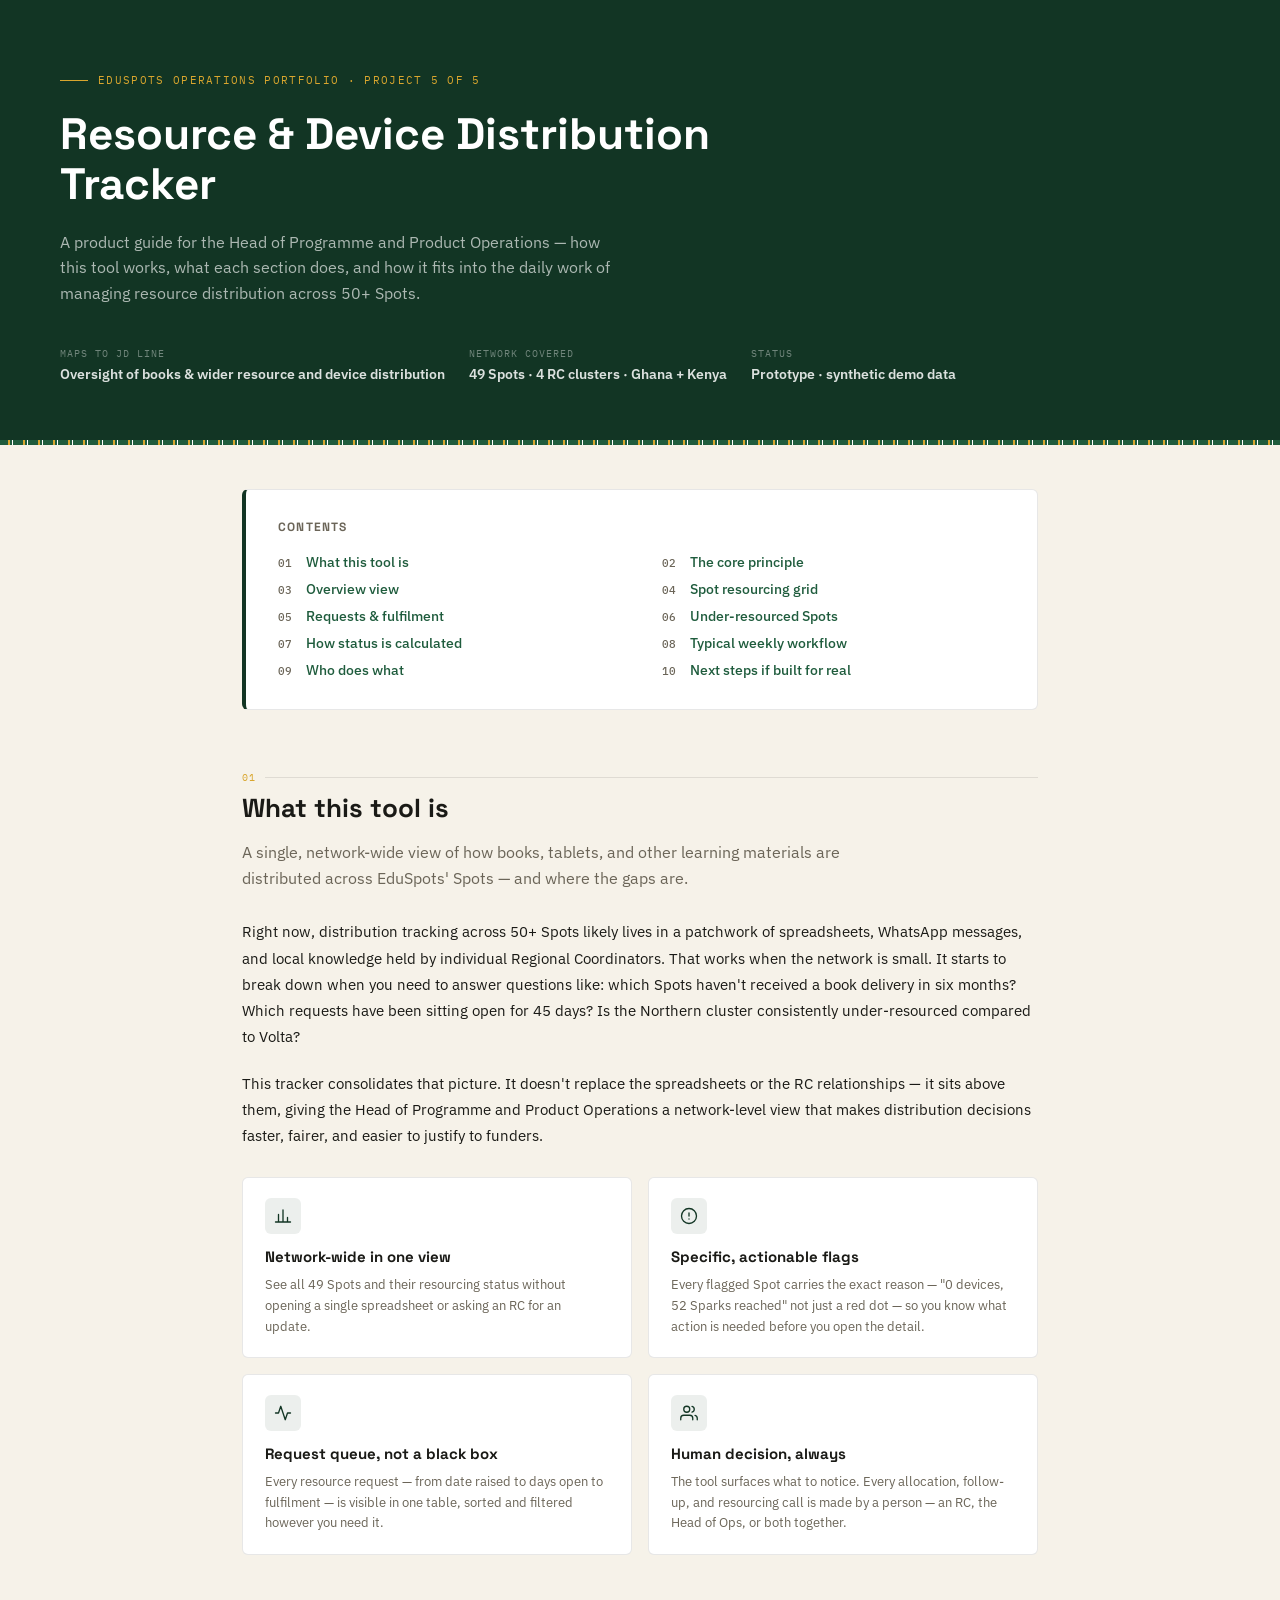
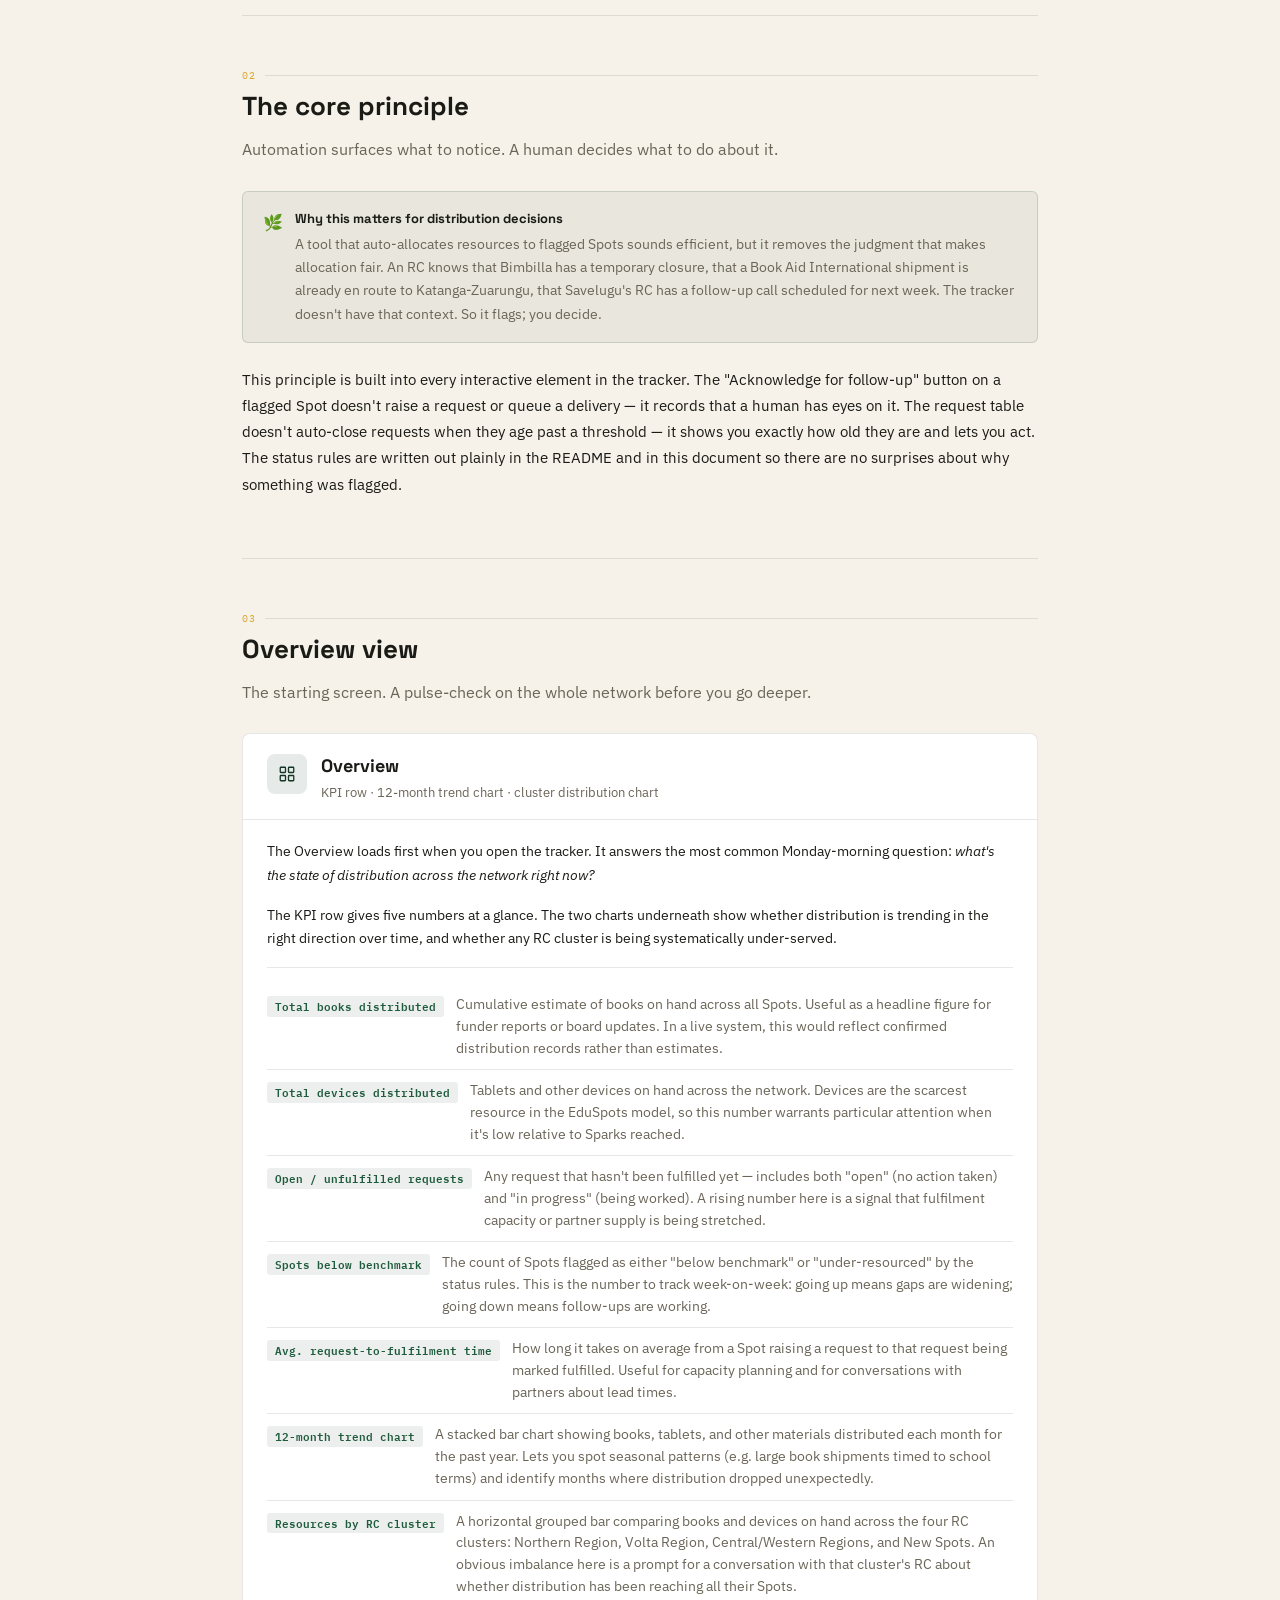
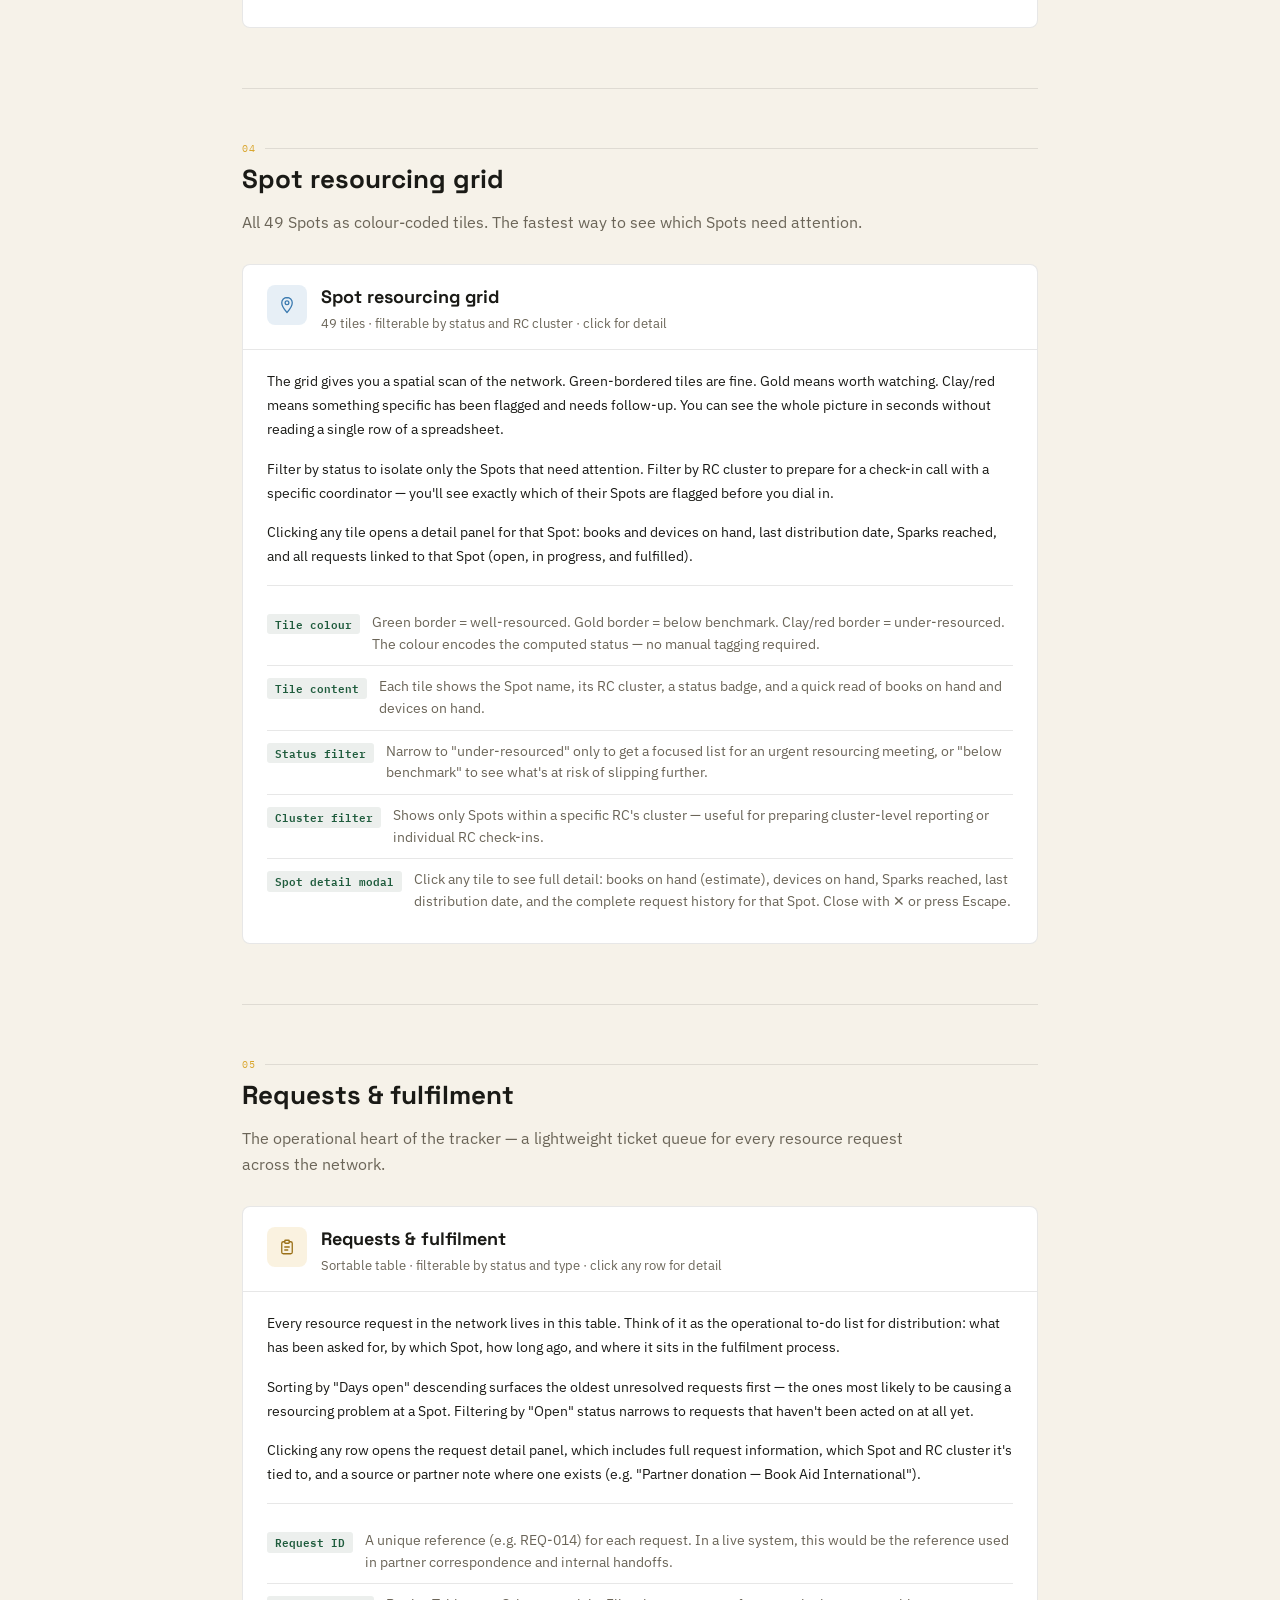
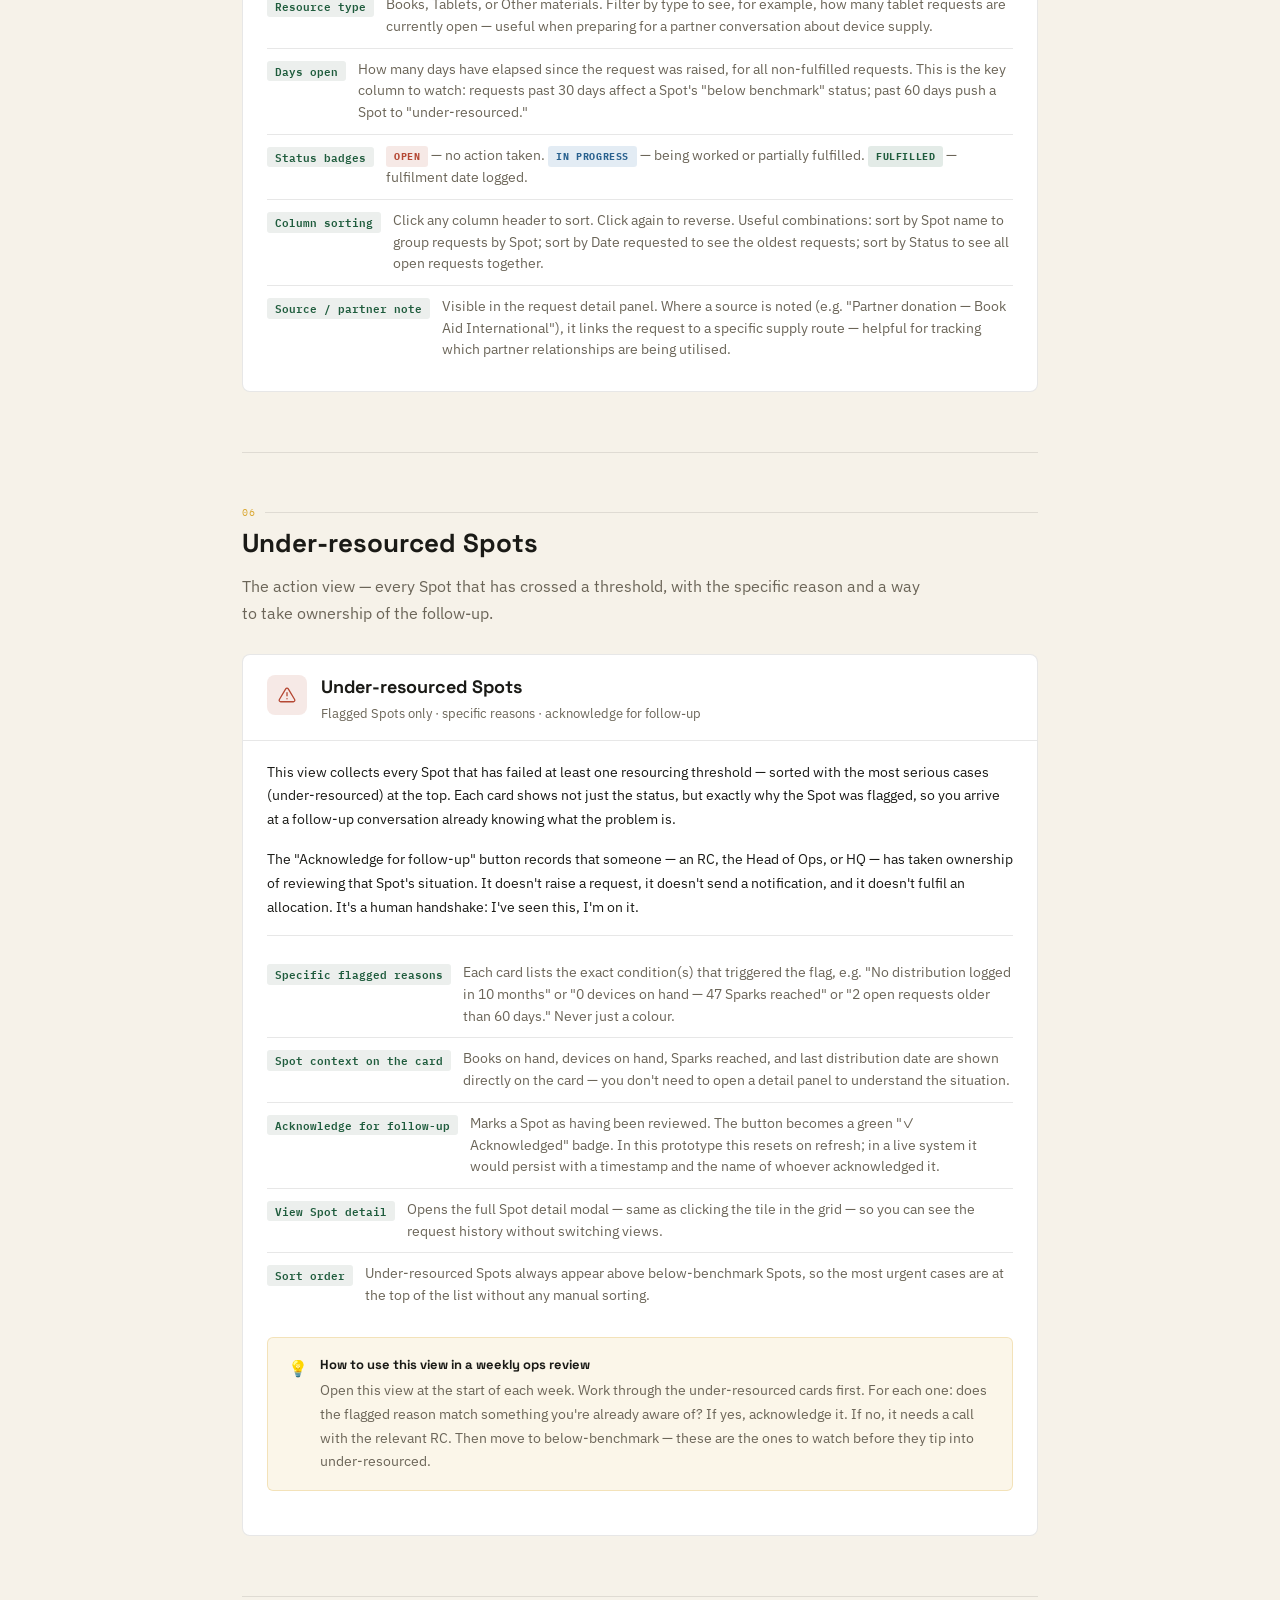
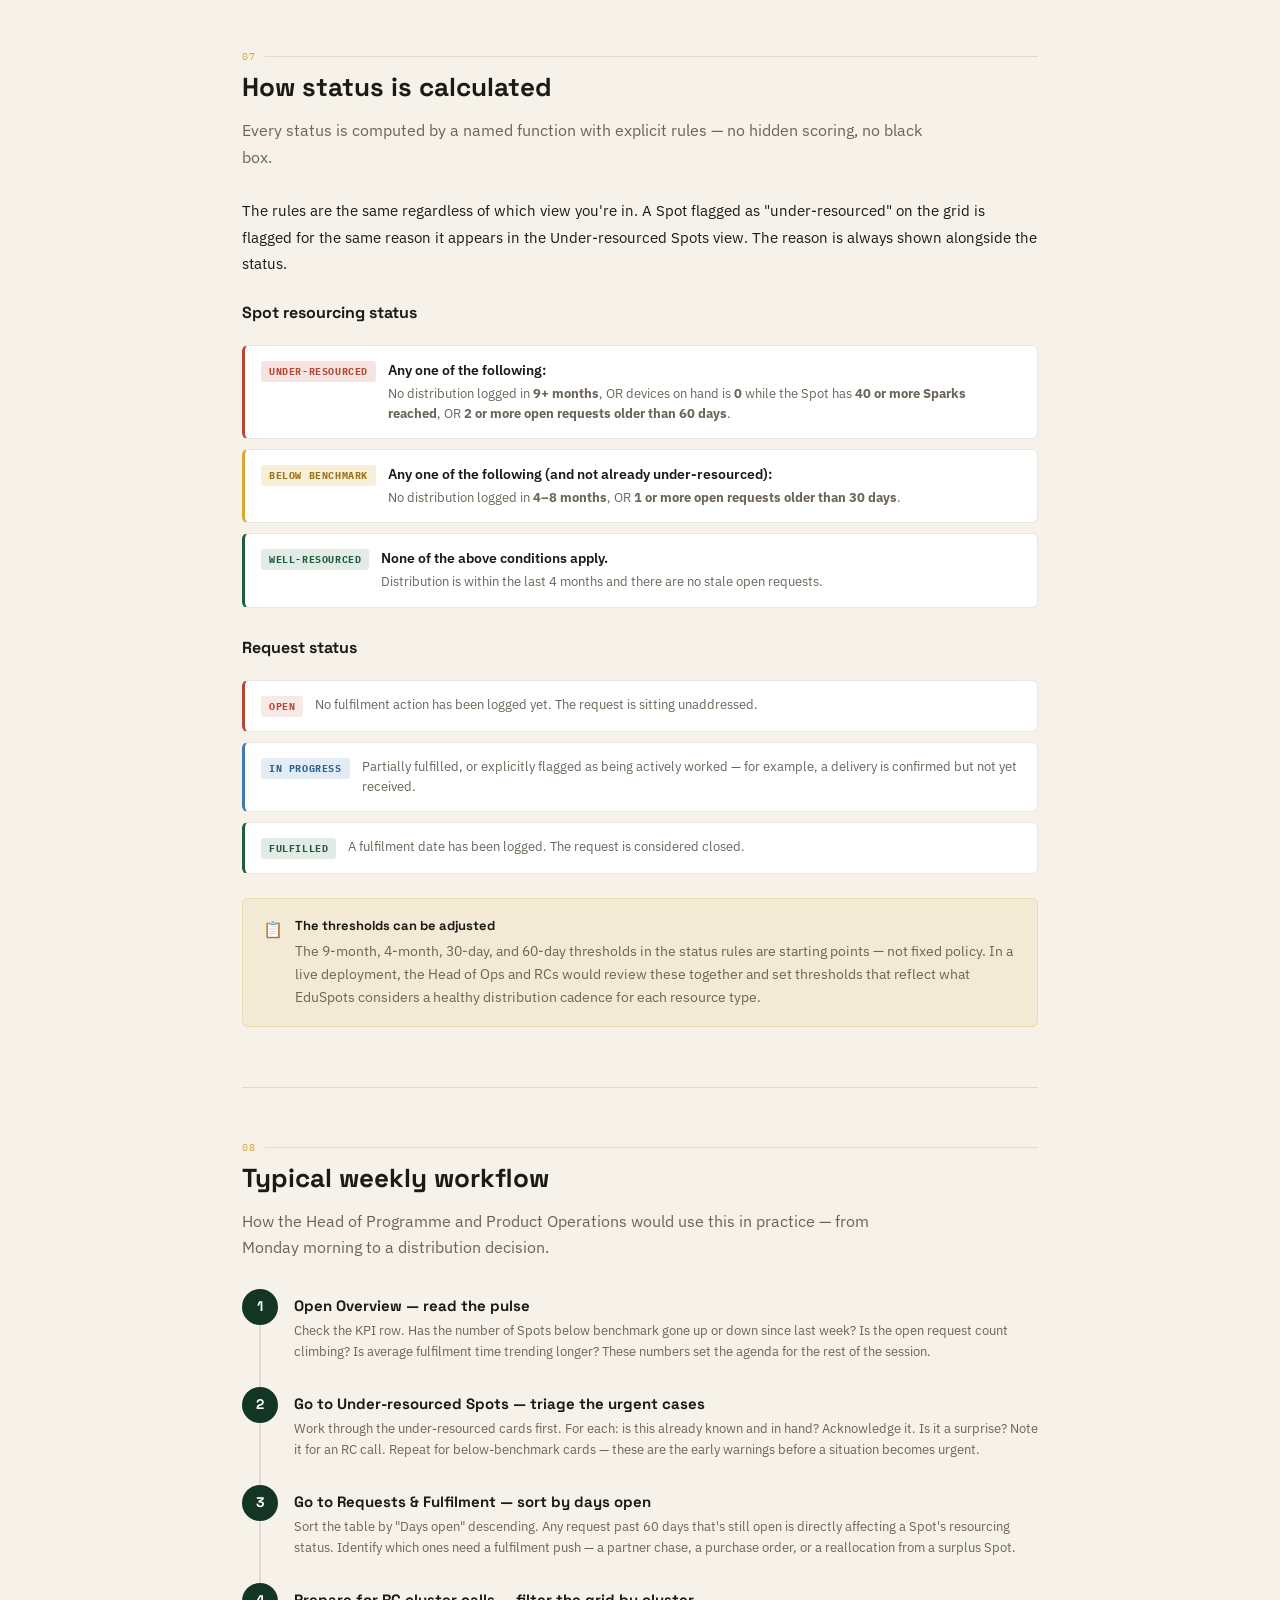
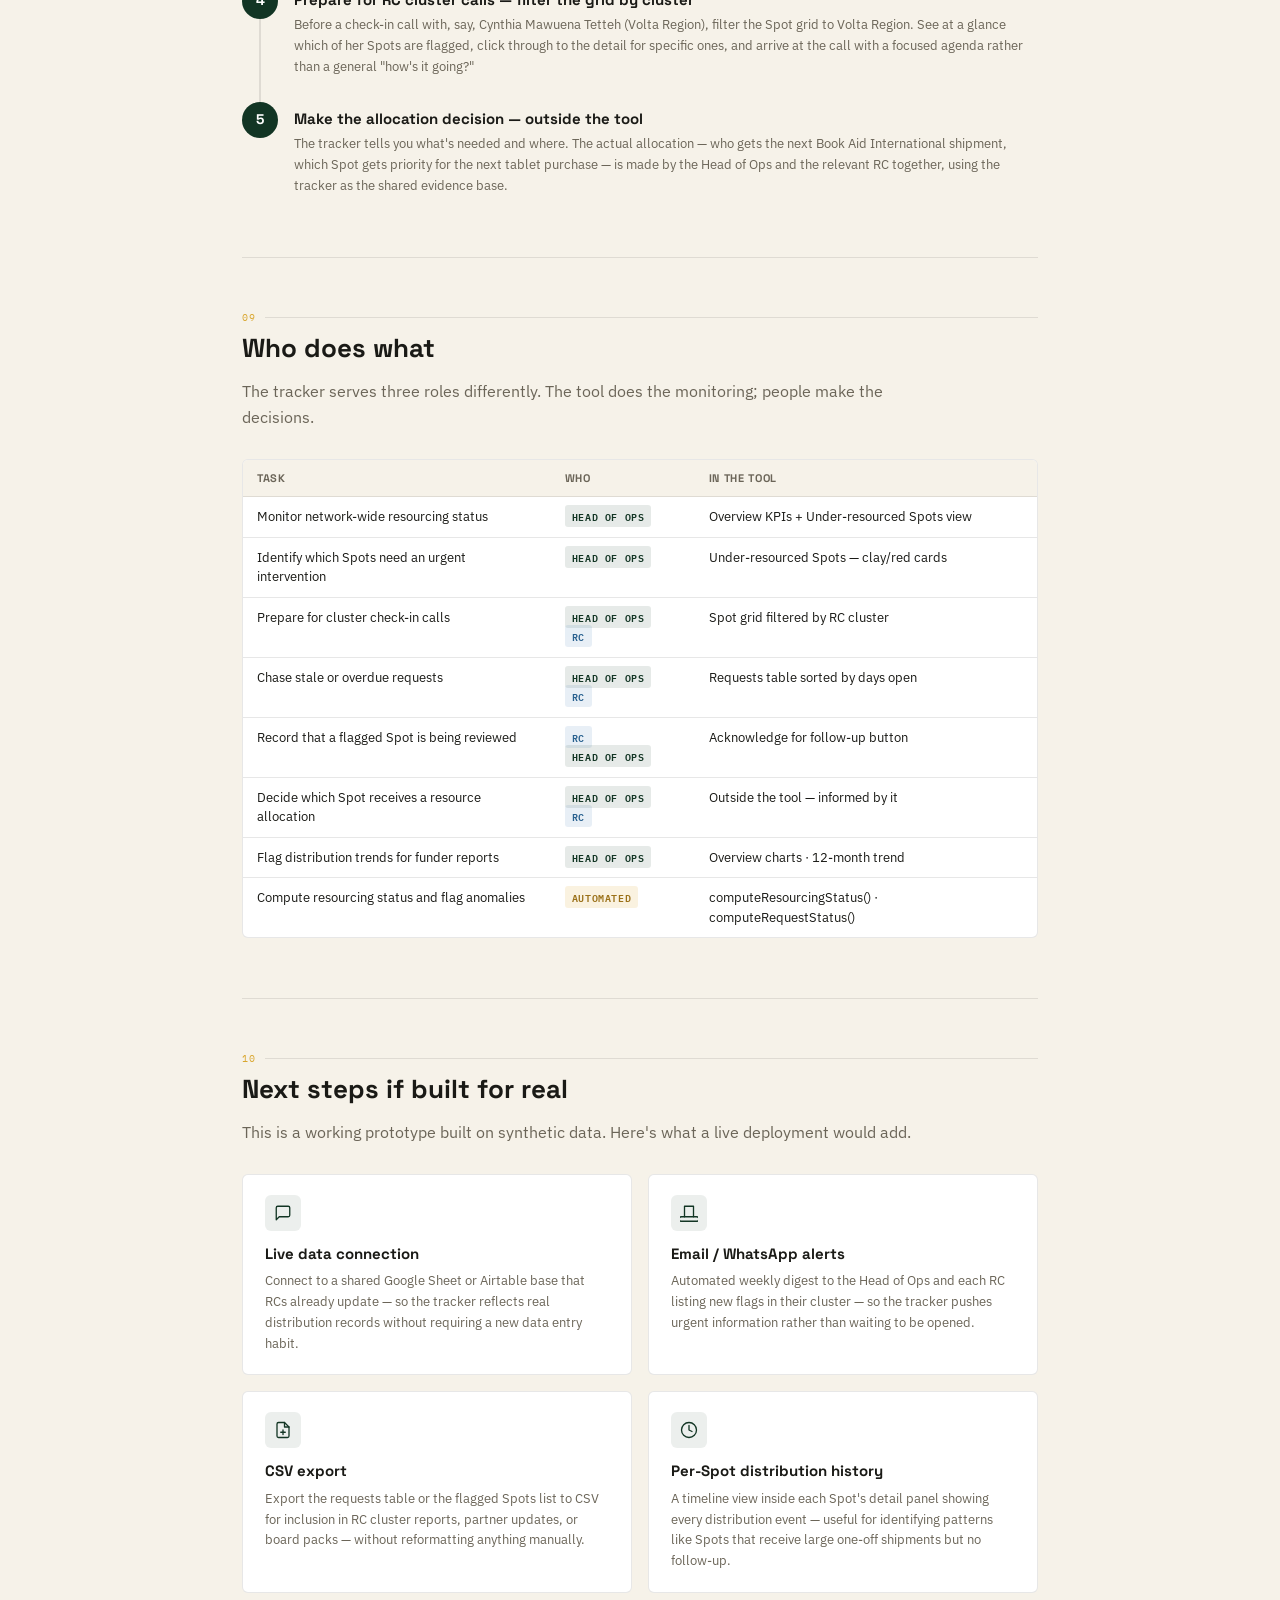
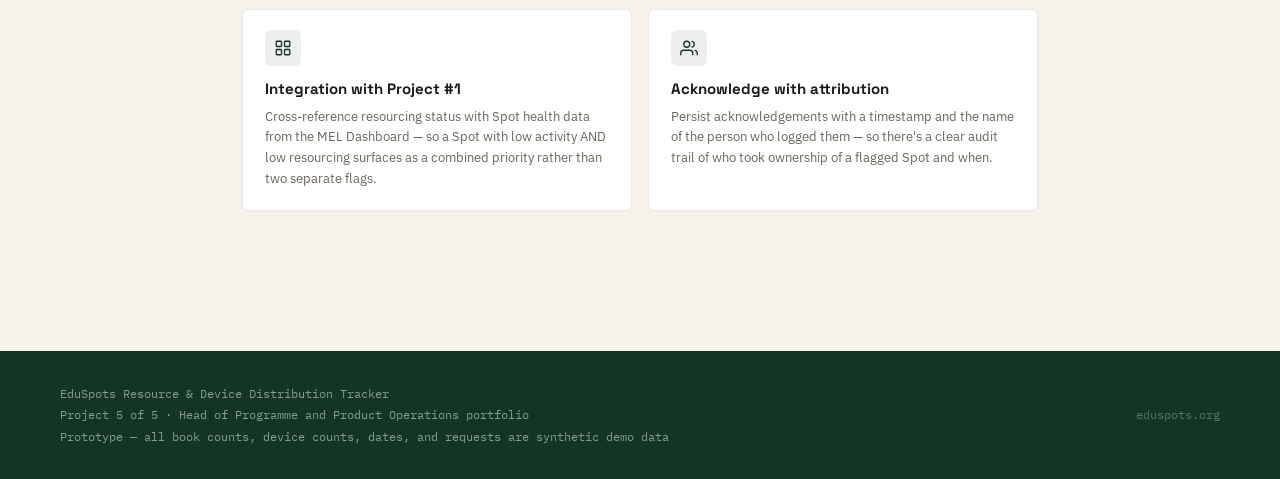
==== commit 2f586e80: "Remove app sidebar from product guide, keep it a standalone document The guide doesn't need the trac" ====
--- a/resource-tracker-guide.html
+++ b/resource-tracker-guide.html
@@ -15,62 +15,6 @@
   <link rel="stylesheet" href="css/styles.css" />
 </head>
 <body>
-
-<div class="app-shell">
-
-  <!-- =====================================================================
-       Sidebar
-  ====================================================================== -->
-  <aside class="sidebar" role="navigation" aria-label="Main navigation">
-
-    <div class="sidebar-brand">
-      <div class="sidebar-logo-plate">
-        <img src="assets/eduspots-logo-horz.svg" alt="EduSpots" width="160" height="38" />
-      </div>
-      <p class="sidebar-app-name">Resource &amp; Device Tracker</p>
-    </div>
-
-    <nav class="sidebar-nav">
-      <a class="nav-link" href="index.html">
-        <span class="nav-icon">
-          <svg xmlns="http://www.w3.org/2000/svg" width="16" height="16" fill="none" viewBox="0 0 24 24" stroke="currentColor" stroke-width="1.75" stroke-linecap="round" stroke-linejoin="round"><rect x="3" y="3" width="7" height="7" rx="1"/><rect x="14" y="3" width="7" height="7" rx="1"/><rect x="3" y="14" width="7" height="7" rx="1"/><rect x="14" y="14" width="7" height="7" rx="1"/></svg>
-        </span> Overview
-      </a>
-      <a class="nav-link" href="index.html">
-        <span class="nav-icon">
-          <svg xmlns="http://www.w3.org/2000/svg" width="16" height="16" fill="none" viewBox="0 0 24 24" stroke="currentColor" stroke-width="1.75" stroke-linecap="round" stroke-linejoin="round"><path d="M12 2C8.13 2 5 5.13 5 9c0 5.25 7 13 7 13s7-7.75 7-13c0-3.87-3.13-7-7-7z"/><circle cx="12" cy="9" r="2.5"/></svg>
-        </span> Spot resourcing grid
-      </a>
-      <a class="nav-link" href="index.html">
-        <span class="nav-icon">
-          <svg xmlns="http://www.w3.org/2000/svg" width="16" height="16" fill="none" viewBox="0 0 24 24" stroke="currentColor" stroke-width="1.75" stroke-linecap="round" stroke-linejoin="round"><path d="M9 5H7a2 2 0 00-2 2v12a2 2 0 002 2h10a2 2 0 002-2V7a2 2 0 00-2-2h-2"/><rect x="9" y="3" width="6" height="4" rx="1"/><line x1="9" y1="12" x2="15" y2="12"/><line x1="9" y1="16" x2="13" y2="16"/></svg>
-        </span> Requests &amp; fulfilment
-      </a>
-      <a class="nav-link" href="index.html">
-        <span class="nav-icon">
-          <svg xmlns="http://www.w3.org/2000/svg" width="16" height="16" fill="none" viewBox="0 0 24 24" stroke="currentColor" stroke-width="1.75" stroke-linecap="round" stroke-linejoin="round"><path d="M10.29 3.86L1.82 18a2 2 0 001.71 3h16.94a2 2 0 001.71-3L13.71 3.86a2 2 0 00-3.42 0z"/><line x1="12" y1="9" x2="12" y2="13"/><line x1="12" y1="17" x2="12.01" y2="17"/></svg>
-        </span> Under-resourced Spots
-      </a>
-    </nav>
-
-    <div class="sidebar-footer">
-      <a href="index.html" class="guide-link">
-        <svg xmlns="http://www.w3.org/2000/svg" width="13" height="13" fill="none" viewBox="0 0 24 24" stroke="currentColor" stroke-width="1.75" stroke-linecap="round" stroke-linejoin="round"><line x1="19" y1="12" x2="5" y2="12"/><polyline points="12 19 5 12 12 5"/></svg>
-        Back to tracker
-      </a>
-      <p class="sidebar-footer-text">
-        Prototype — synthetic data<br />
-        EduSpots operations portfolio<br />
-        Project 5 of 5
-      </p>
-    </div>
-
-  </aside>
-
-  <!-- =====================================================================
-       Main content — full document: cover, guide body, footer
-  ====================================================================== -->
-  <main class="main" id="main" role="main">
 
     <!-- ================================================================
          COVER
@@ -99,8 +43,7 @@
       </div>
     </div>
 
-    <div class="main-inner">
-      <div class="guide-page">
+    <div class="guide-page">
 
         <!-- ================================================================
              TABLE OF CONTENTS
@@ -683,7 +626,6 @@
           </div>
         </section>
 
-      </div>
     </div>
 
     <!-- ================================================================
@@ -700,9 +642,5 @@
       </div>
     </footer>
 
-  </main>
-
-</div>
-
 </body>
 </html>
--- a/css/styles.css
+++ b/css/styles.css
@@ -835,14 +835,14 @@
 
 /* =============================================================================
    Guide page (resource-tracker-guide.html)
-   Document-only components with no equivalent elsewhere in the app. Shares
-   every token, the sidebar/main shell, and the badge/table components above
-   instead of redefining them.
+   A standalone document — no sidebar/main app shell. Shares every design
+   token and the badge/table components above instead of redefining them.
 ============================================================================= */
 
 .guide-page {
   max-width: 860px;
   margin: 0 auto;
+  padding: 0 32px 80px;
 }
 
 /* ── Cover ──────────────────────────────────────────────────── */
@@ -1359,13 +1359,12 @@
 .footer-left { line-height: 1.8; }
 .footer-right { color: rgba(255,255,255,0.3); }
 
-/* ── Print — hide the app chrome, print the document only ───────────────── */
+/* ── Print ────────────────────────────────────────────────────────────────── */
 @media print {
-  .sidebar { display: none; }
-  .main { height: auto; overflow: visible; }
+  body { background: #fff; }
   .cover { -webkit-print-color-adjust: exact; print-color-adjust: exact; }
   .footer { -webkit-print-color-adjust: exact; print-color-adjust: exact; }
-  .main-inner { padding: 0 20px 40px; }
+  .guide-page { padding: 0 20px 40px; }
   .view-block, .feature-card, .status-item, .callout { break-inside: avoid; }
   .section { break-inside: avoid; }
 }
@@ -1373,6 +1372,7 @@
 /* ── Guide-specific responsive tweaks ────────────────────────────────────── */
 @media (max-width: 680px) {
   .cover { padding: 48px 24px 44px; }
+  .guide-page { padding: 0 20px 60px; }
   .feature-grid { grid-template-columns: 1fr; }
   .toc-list { grid-template-columns: 1fr; }
   .footer { padding: 24px; flex-direction: column; align-items: flex-start; }
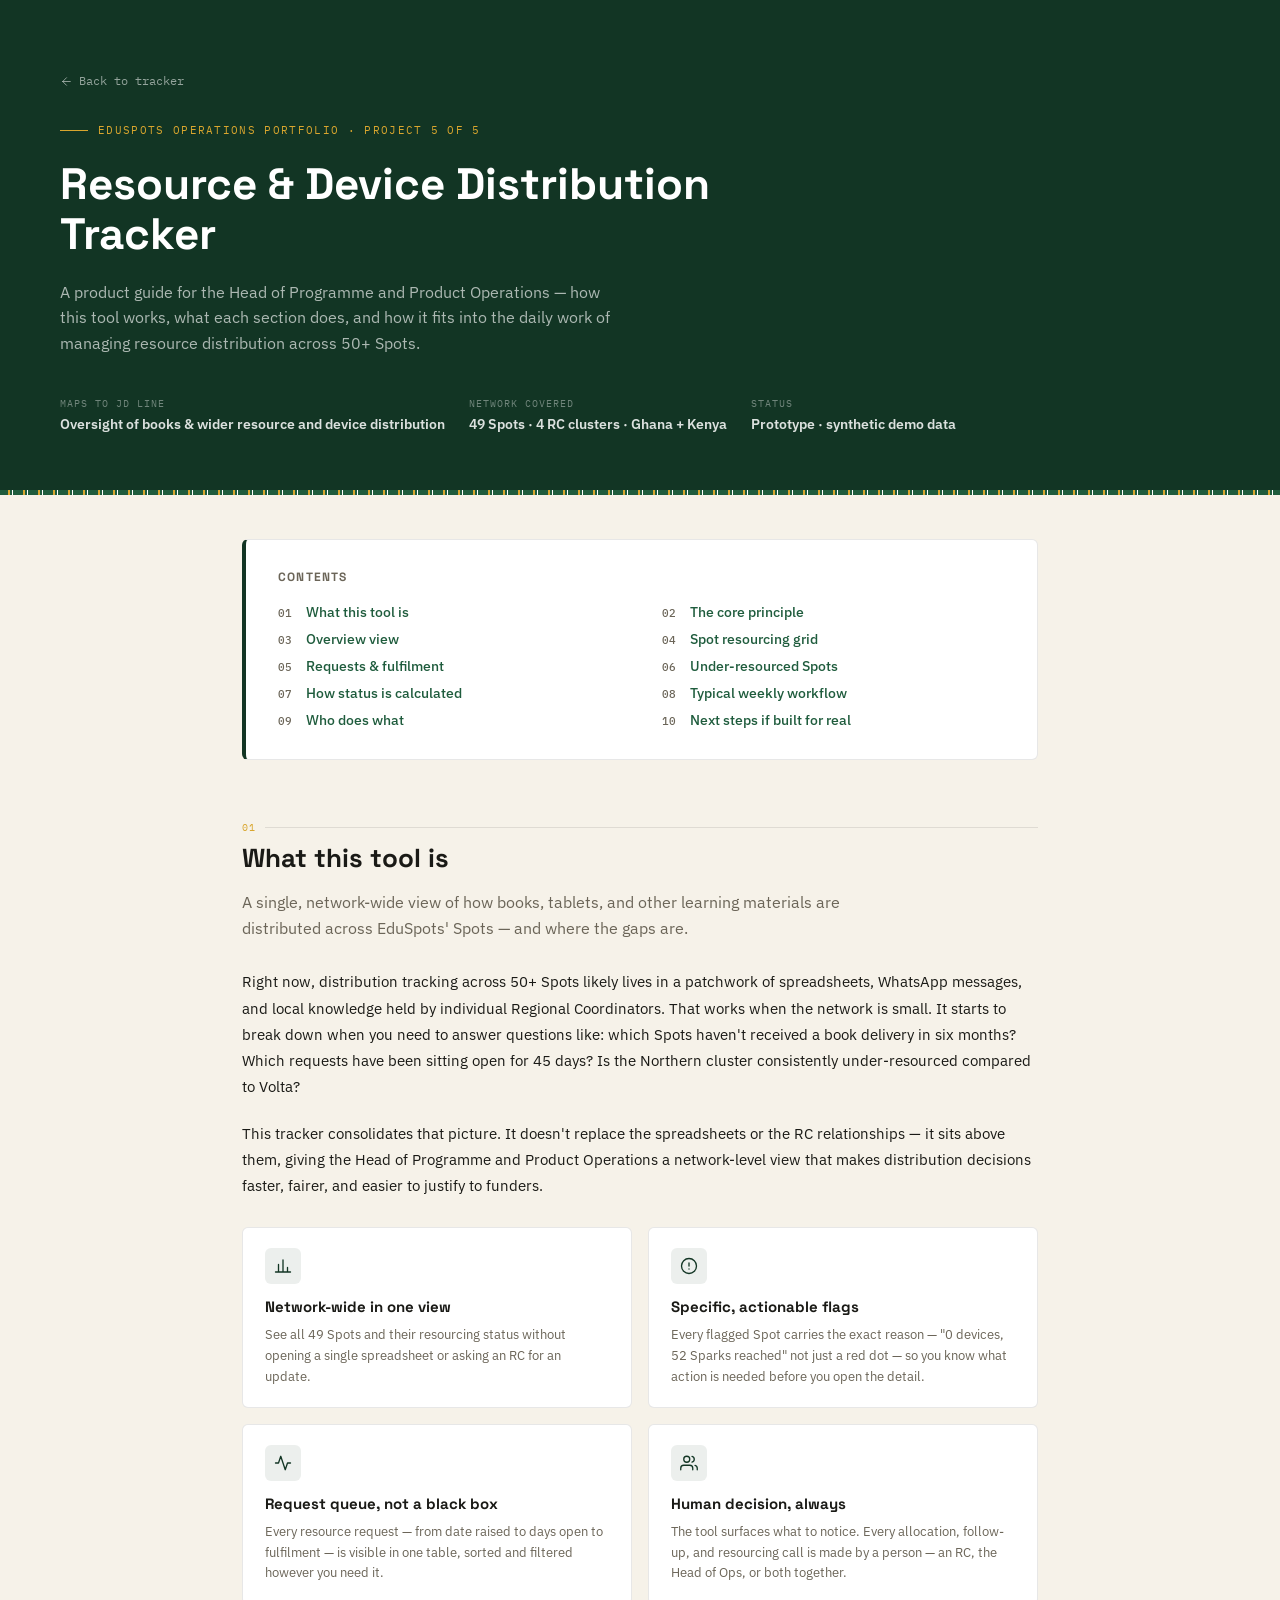
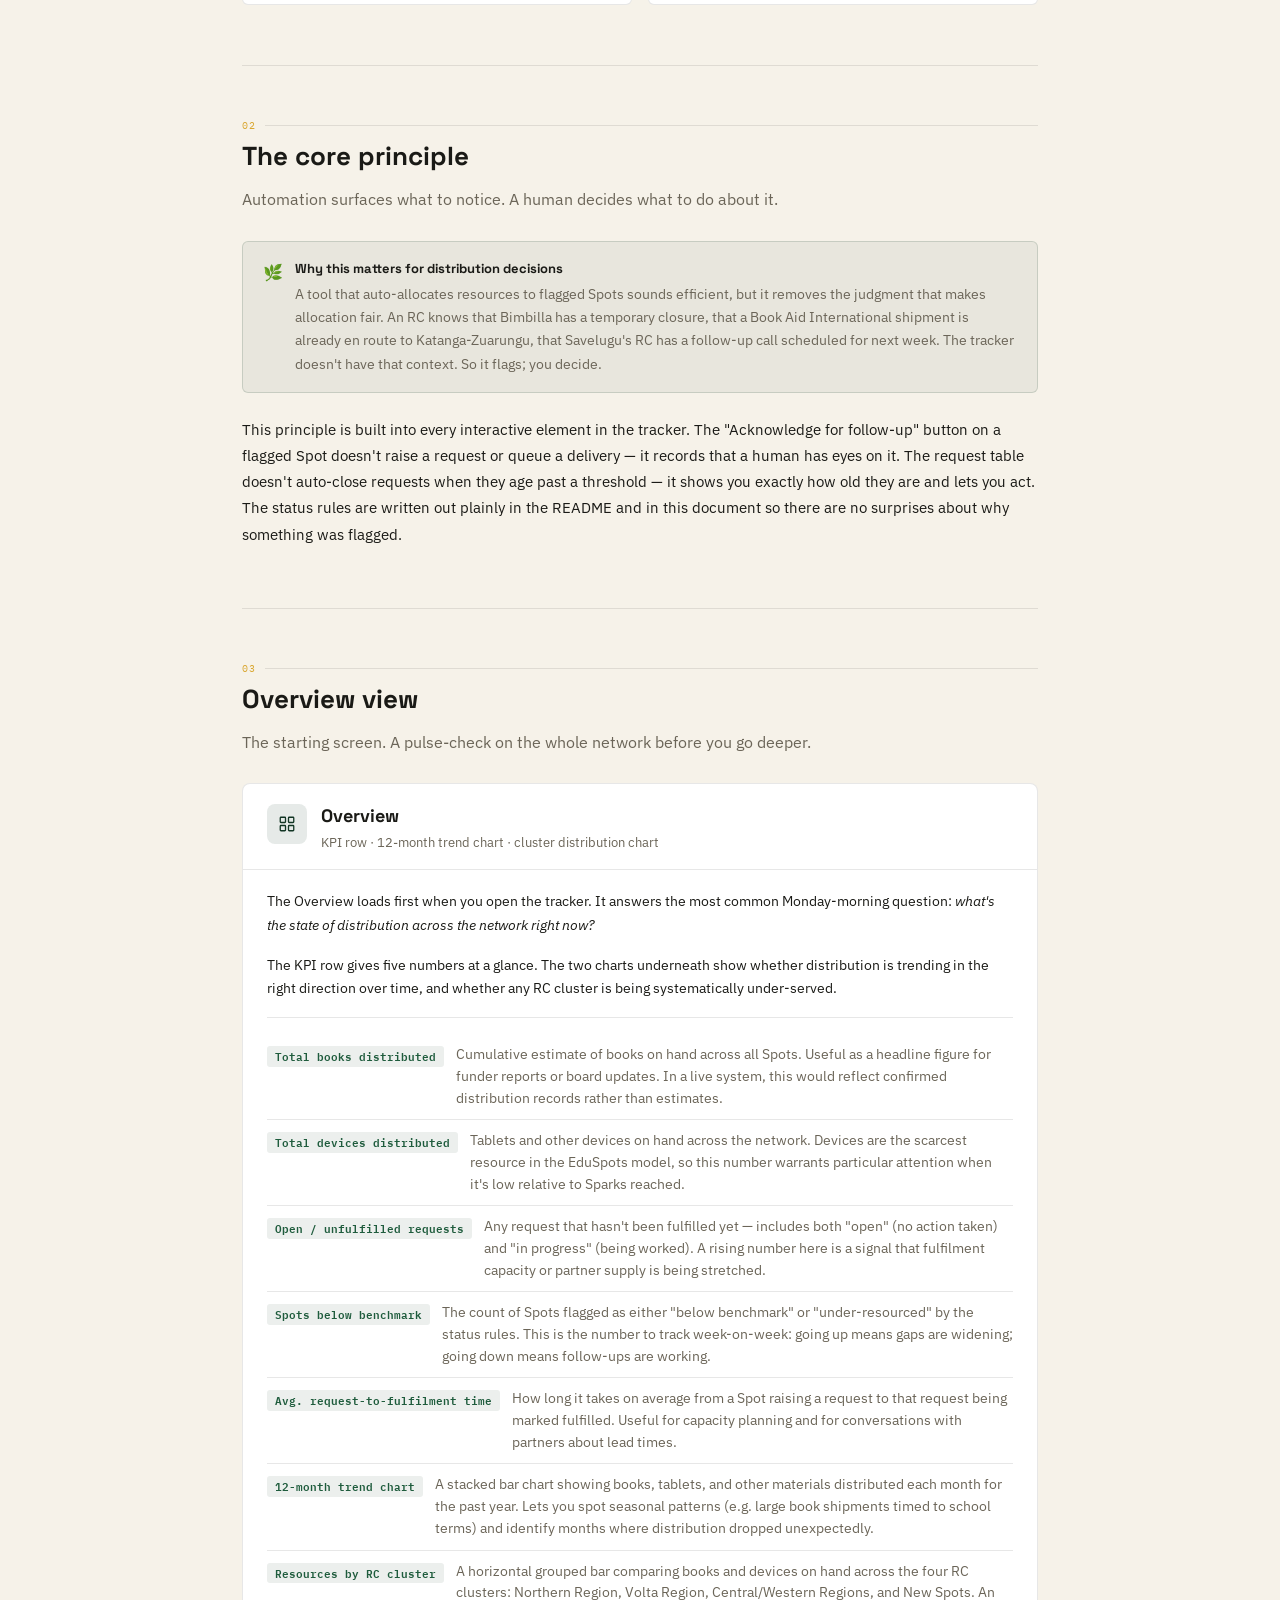
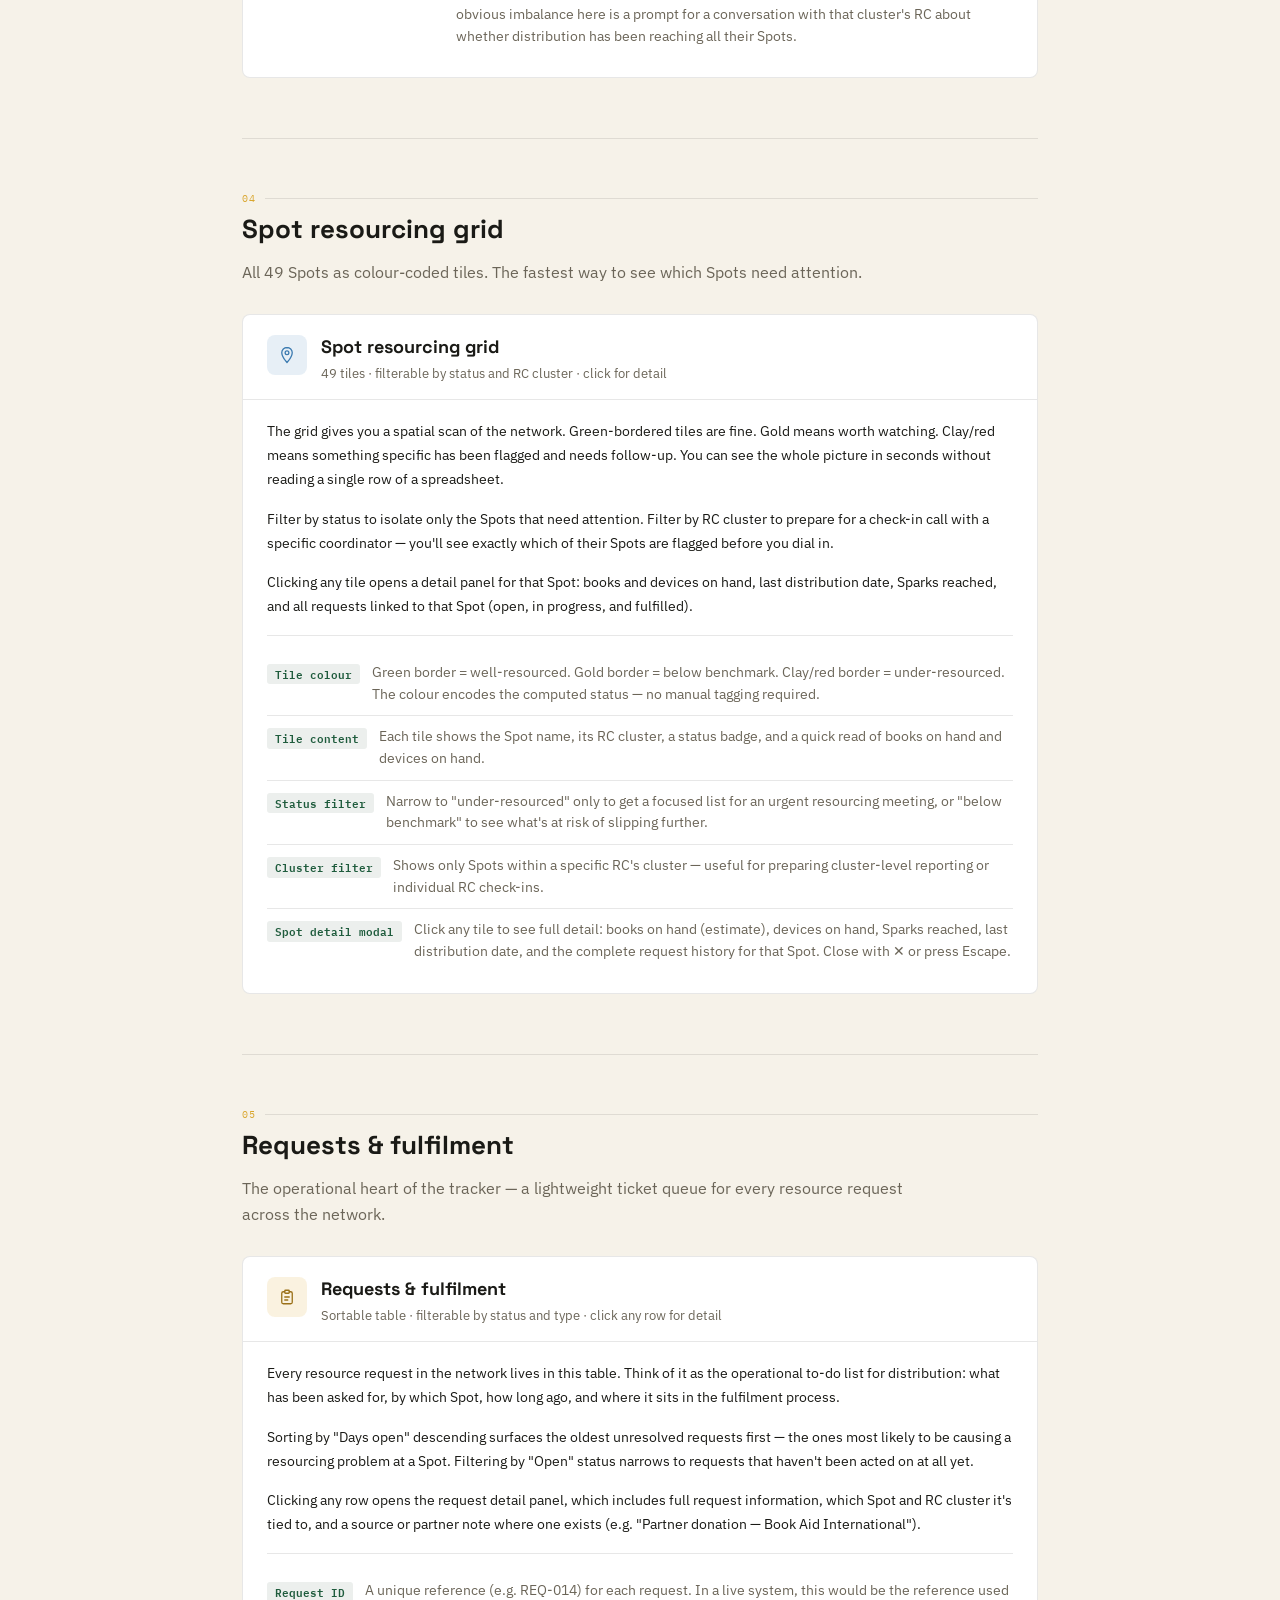
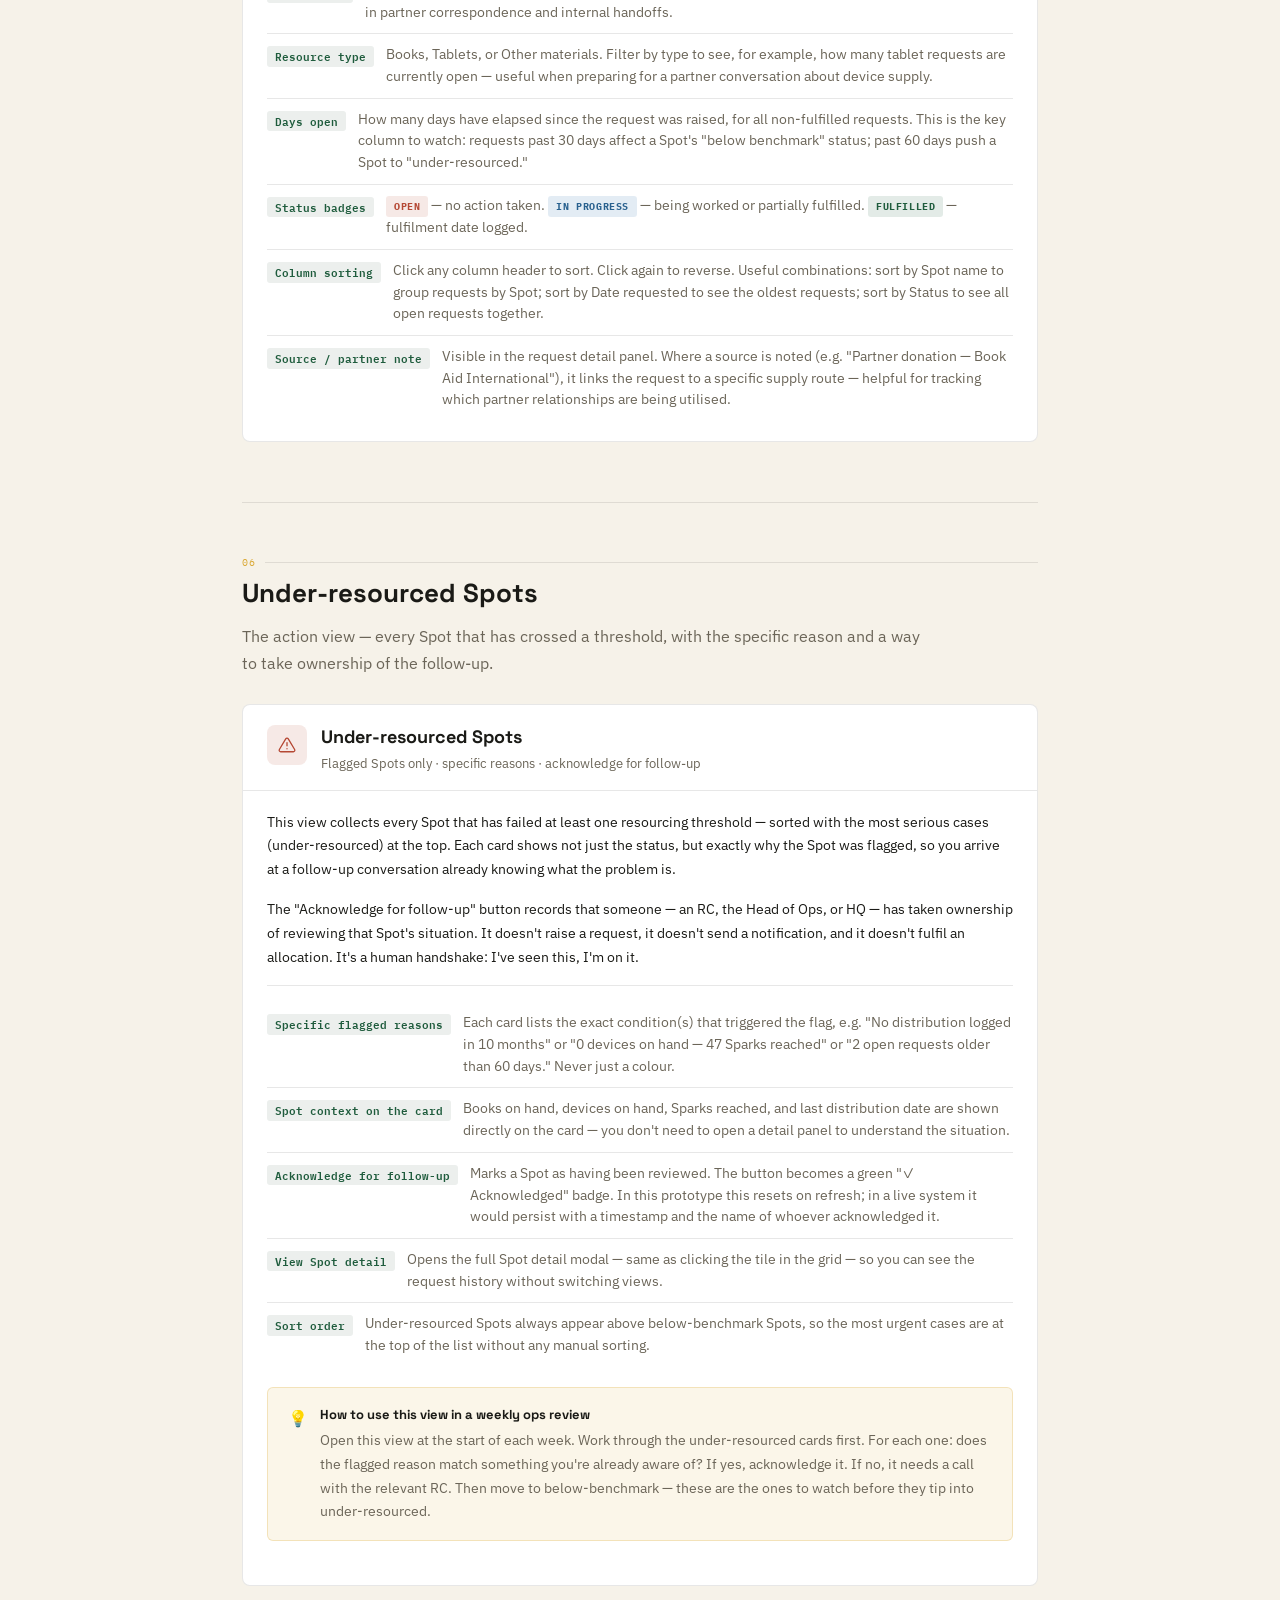
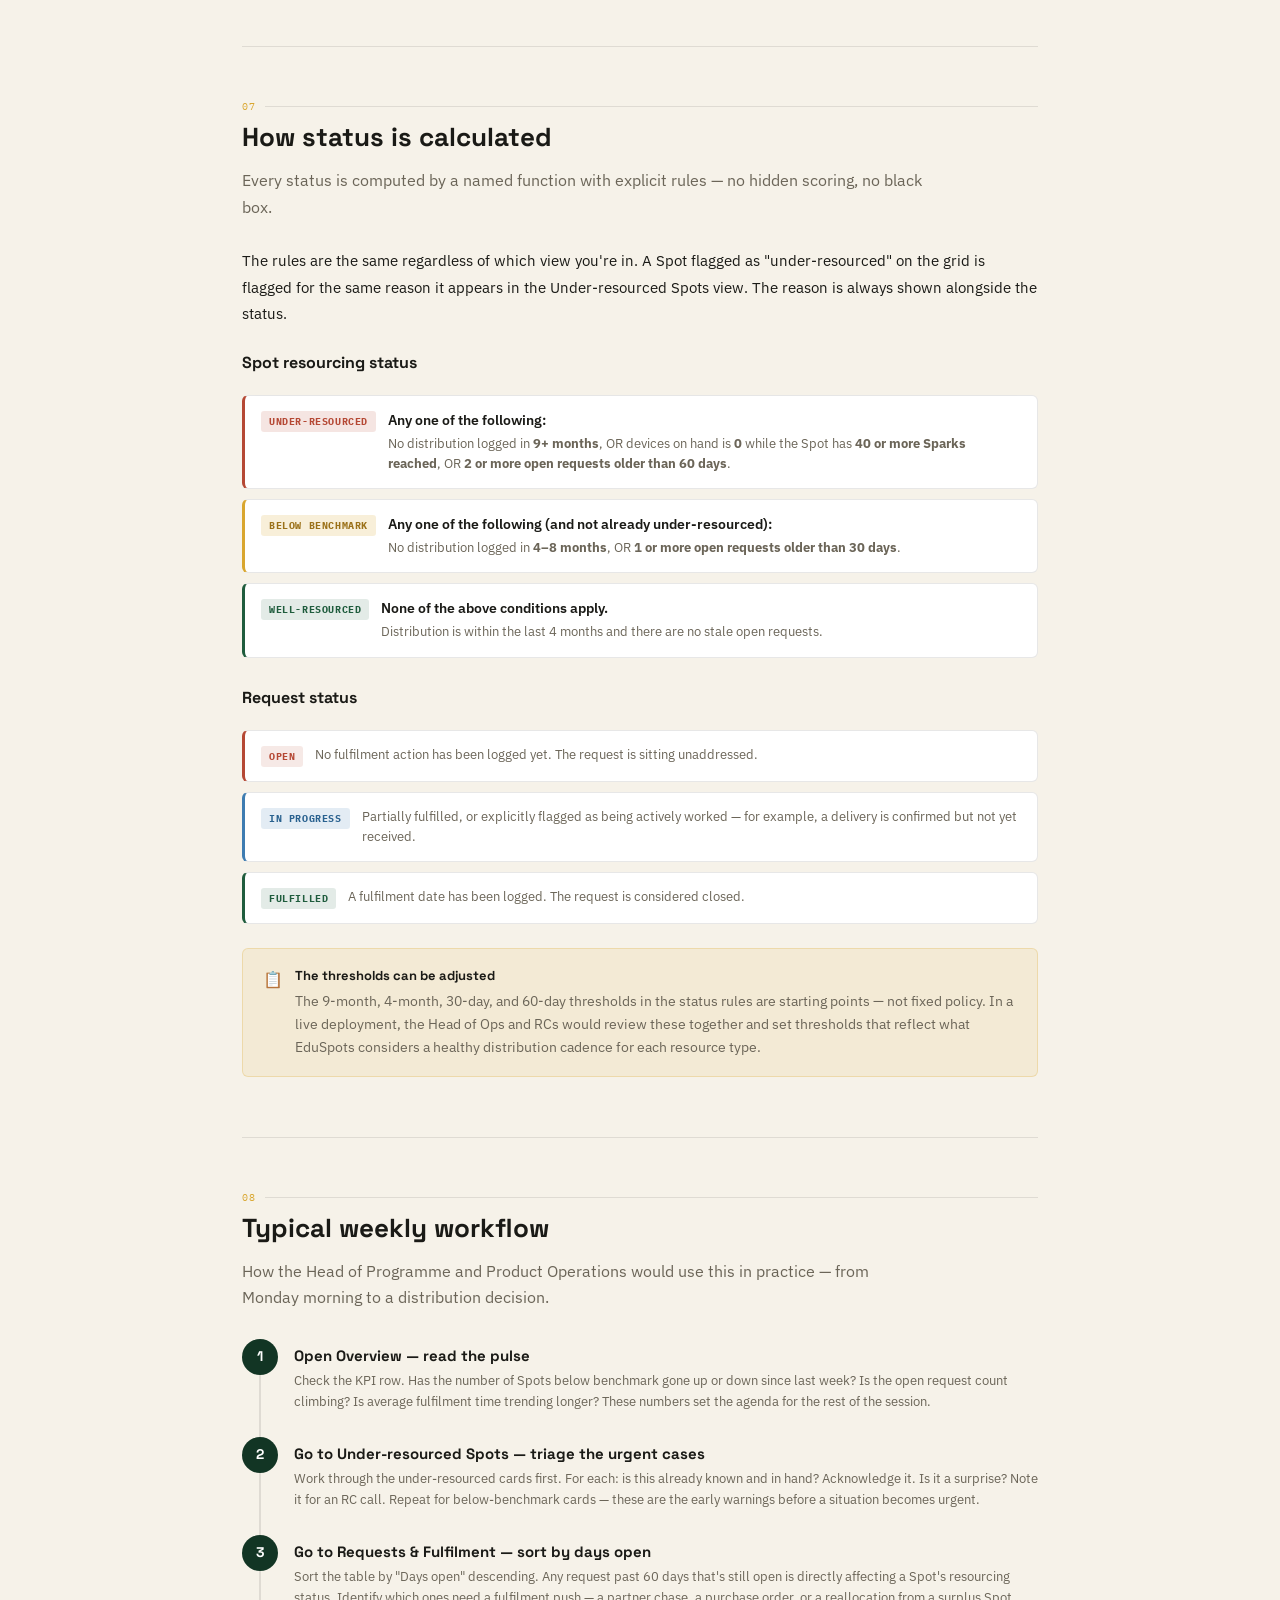
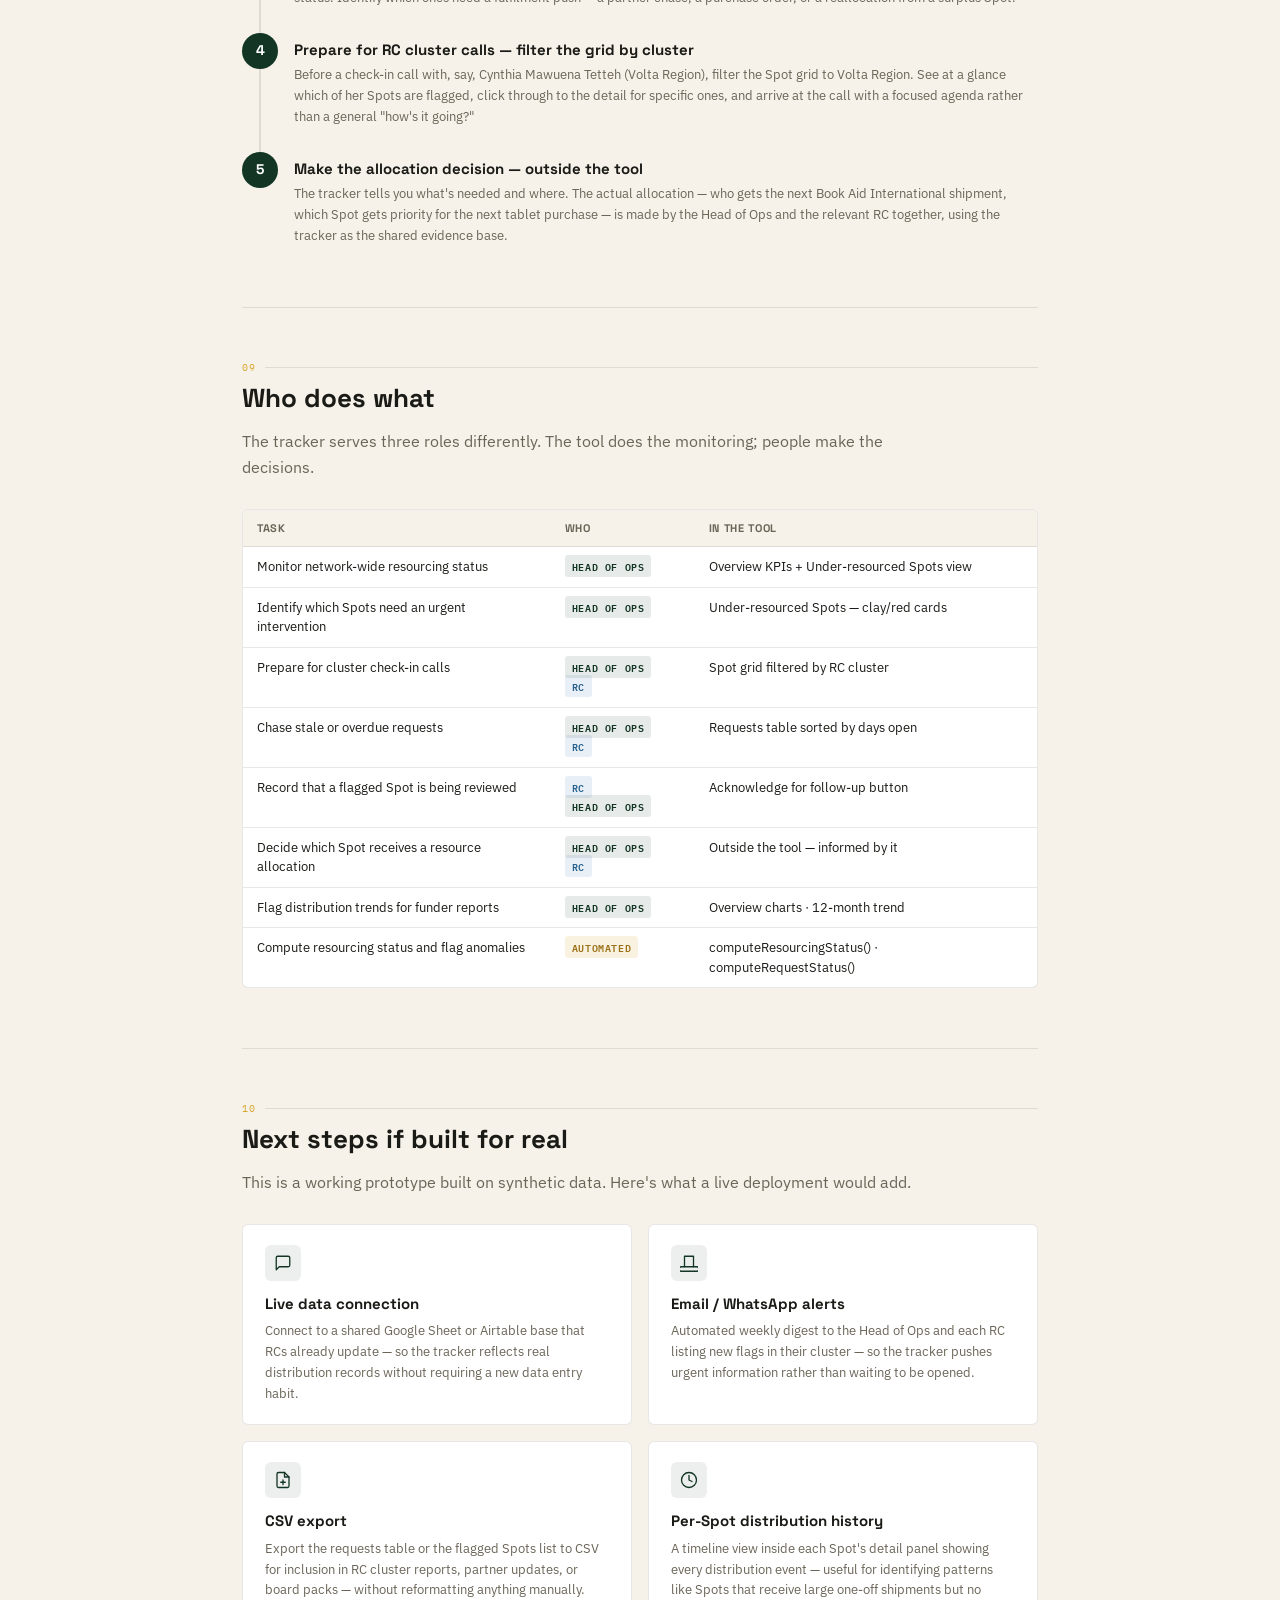
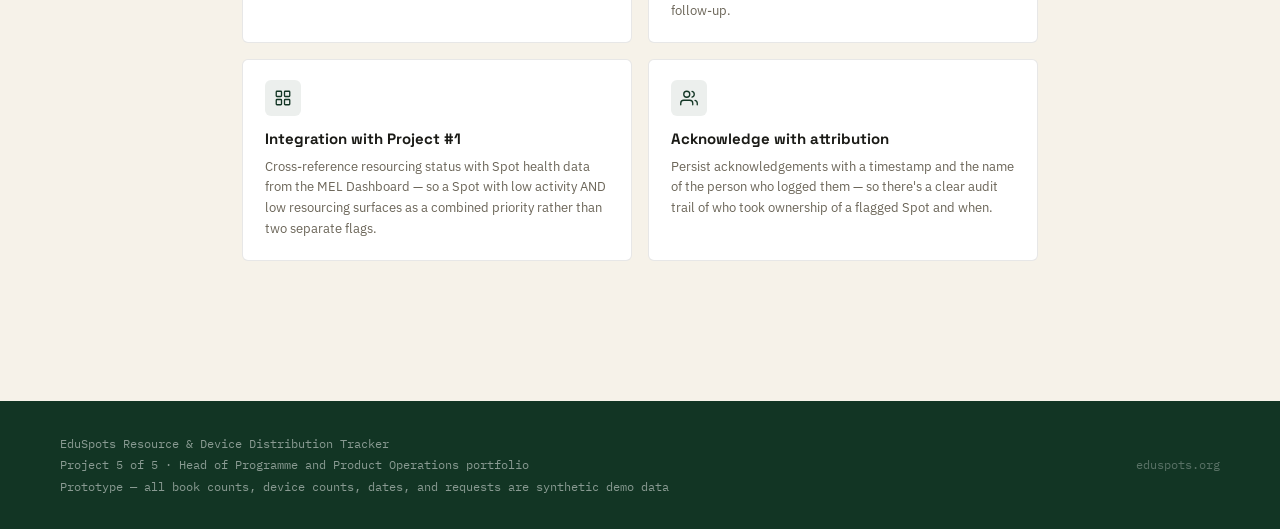
==== commit 104aab00: "Add a back-to-tracker link on the product guide cover The guide lost its way back to the app when th" ====
--- a/resource-tracker-guide.html
+++ b/resource-tracker-guide.html
@@ -20,6 +20,10 @@
          COVER
     ================================================================ -->
     <div class="cover">
+      <a href="index.html" class="guide-link" style="margin-bottom:32px;">
+        <svg xmlns="http://www.w3.org/2000/svg" width="13" height="13" fill="none" viewBox="0 0 24 24" stroke="currentColor" stroke-width="1.75" stroke-linecap="round" stroke-linejoin="round"><line x1="19" y1="12" x2="5" y2="12"/><polyline points="12 19 5 12 12 5"/></svg>
+        Back to tracker
+      </a>
       <div class="cover-eyebrow">EduSpots Operations Portfolio · Project 5 of 5</div>
       <h1 class="cover-title">Resource &amp; Device Distribution Tracker</h1>
       <p class="cover-subtitle">
--- a/css/styles.css
+++ b/css/styles.css
@@ -1365,6 +1365,7 @@
   .cover { -webkit-print-color-adjust: exact; print-color-adjust: exact; }
   .footer { -webkit-print-color-adjust: exact; print-color-adjust: exact; }
   .guide-page { padding: 0 20px 40px; }
+  .guide-link { display: none; }
   .view-block, .feature-card, .status-item, .callout { break-inside: avoid; }
   .section { break-inside: avoid; }
 }
